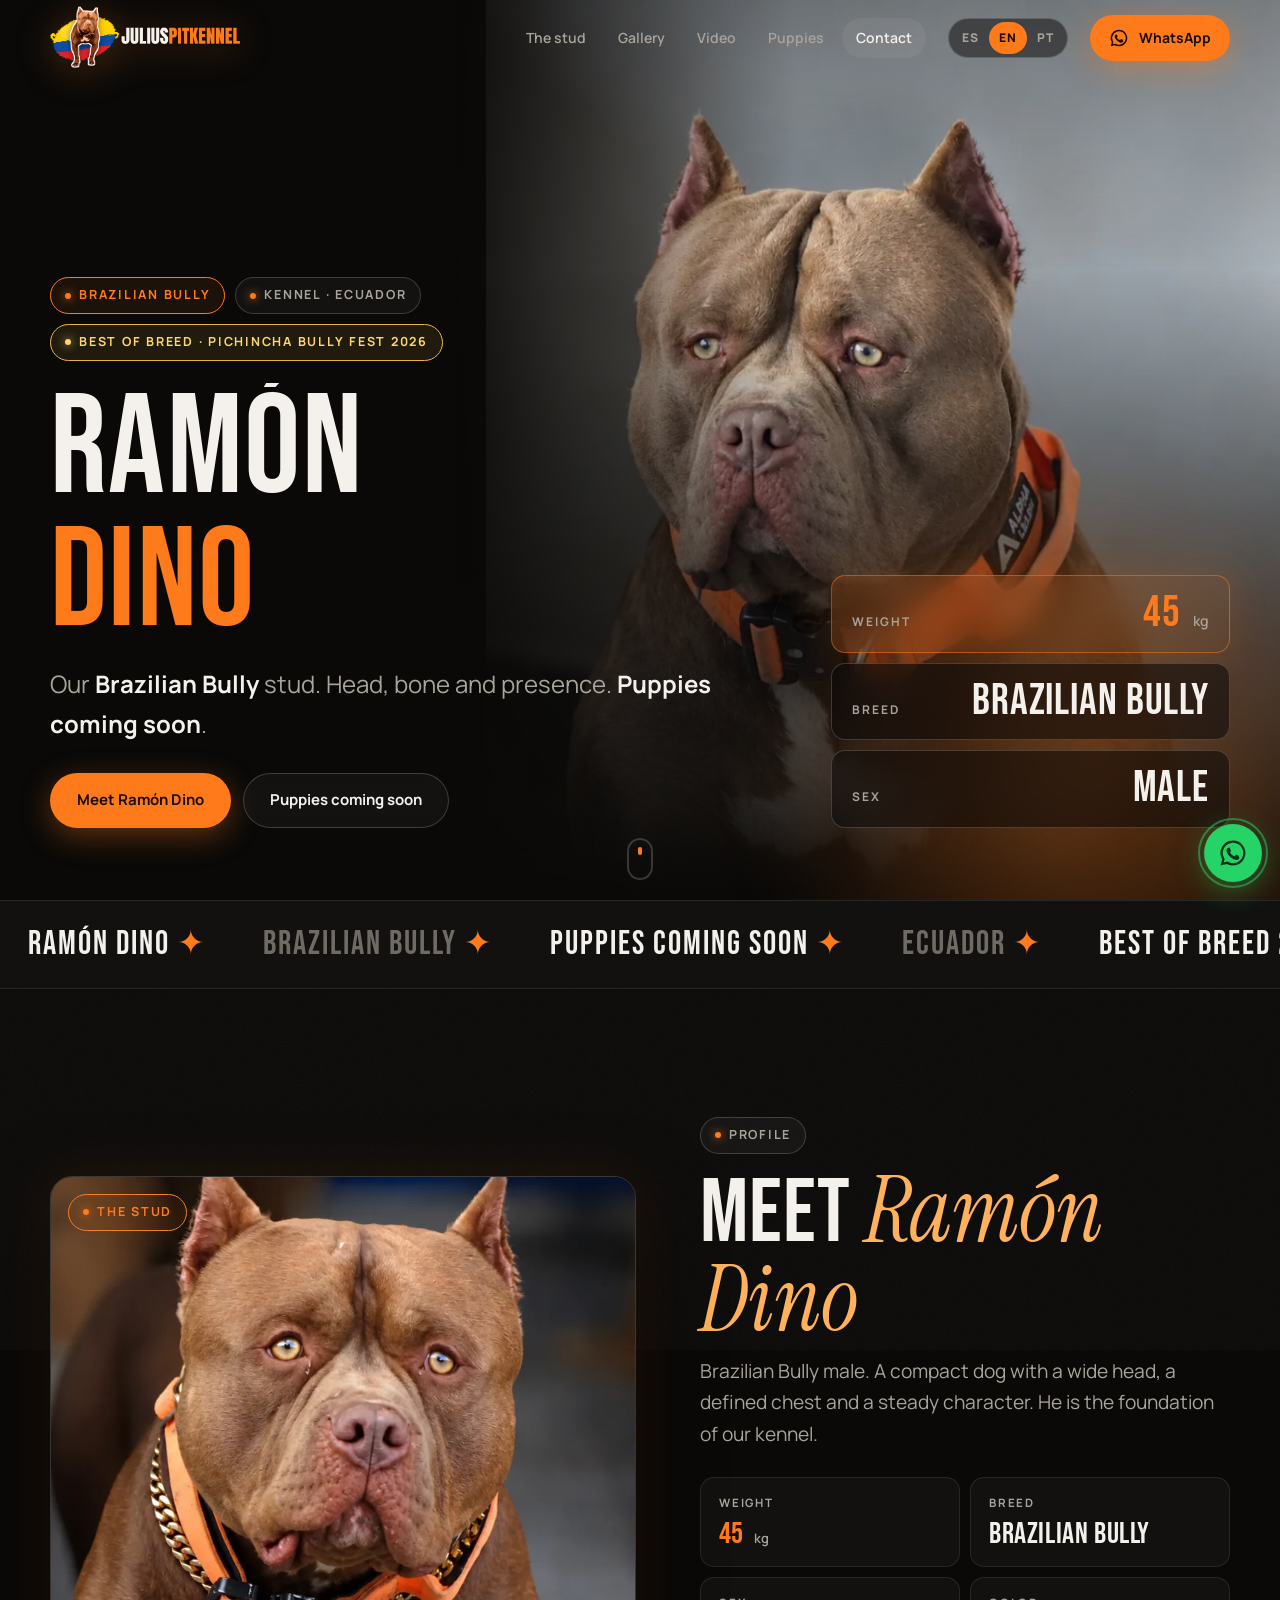
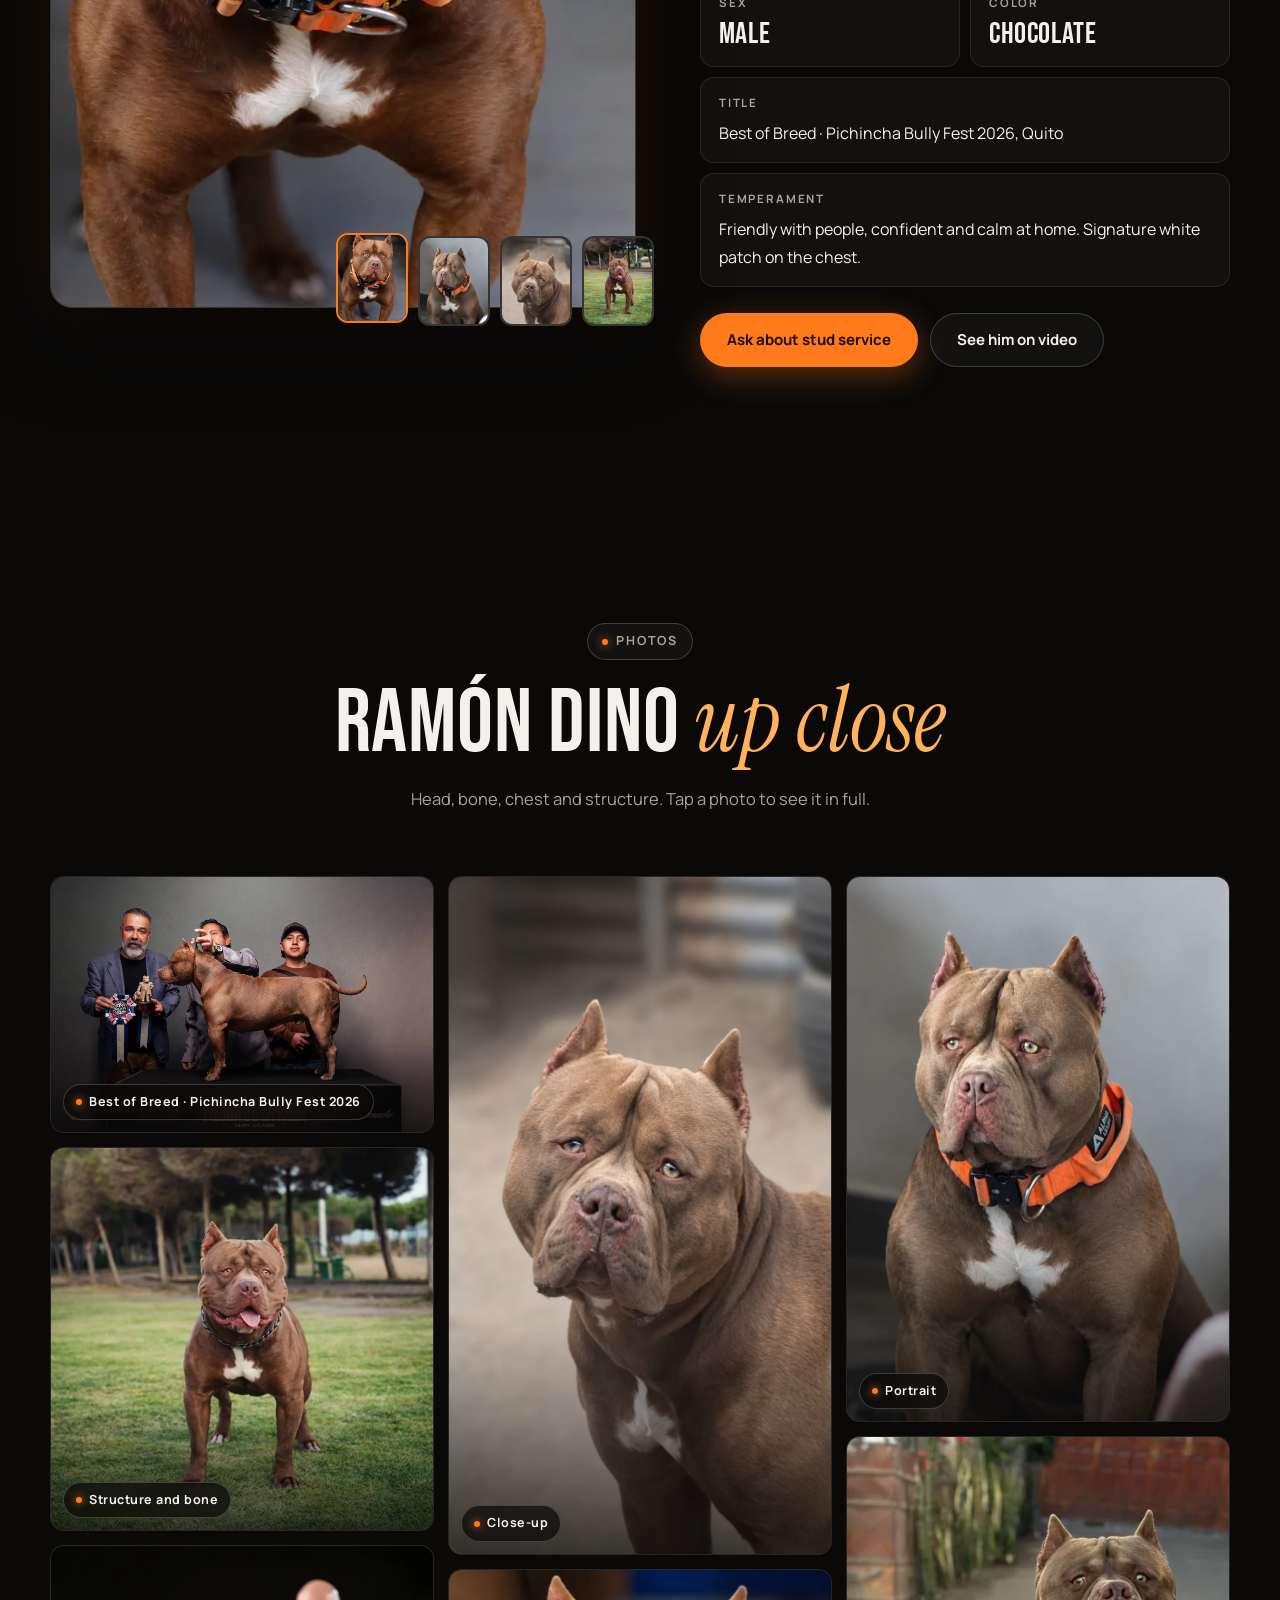
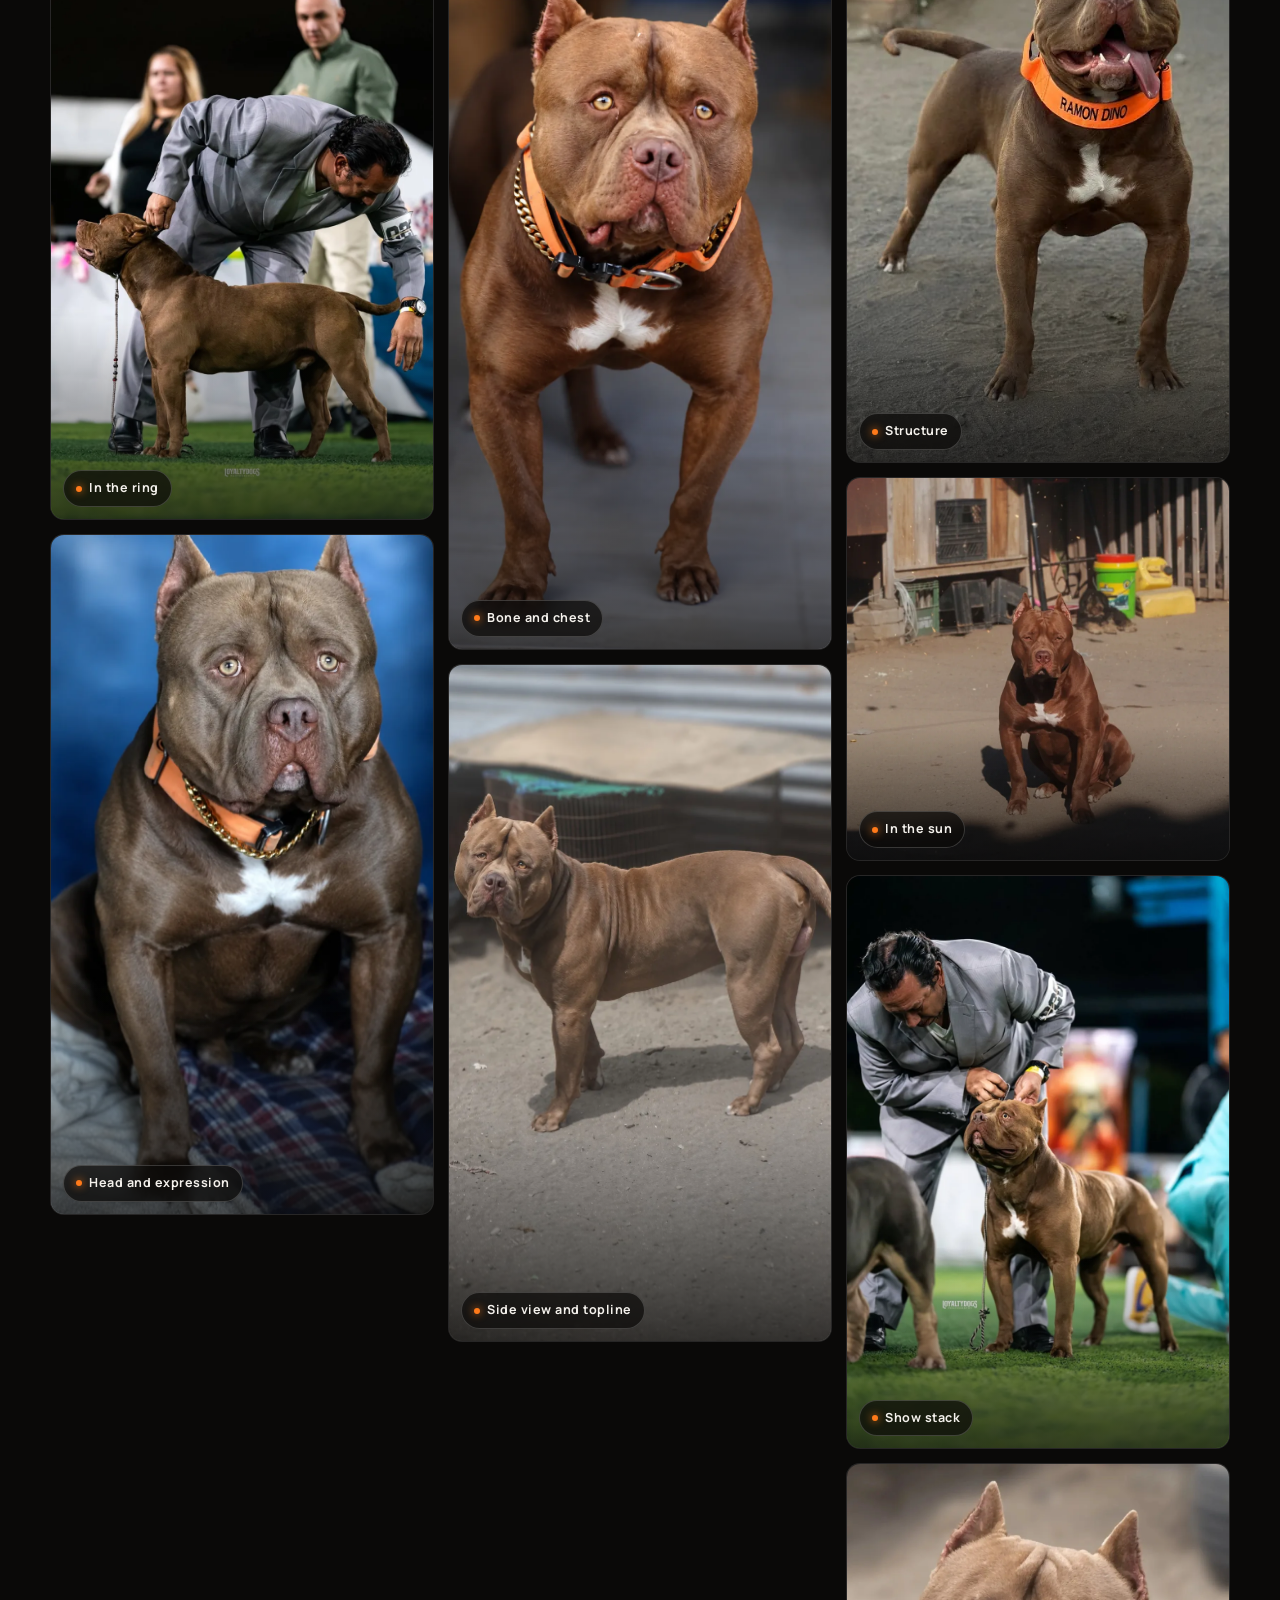
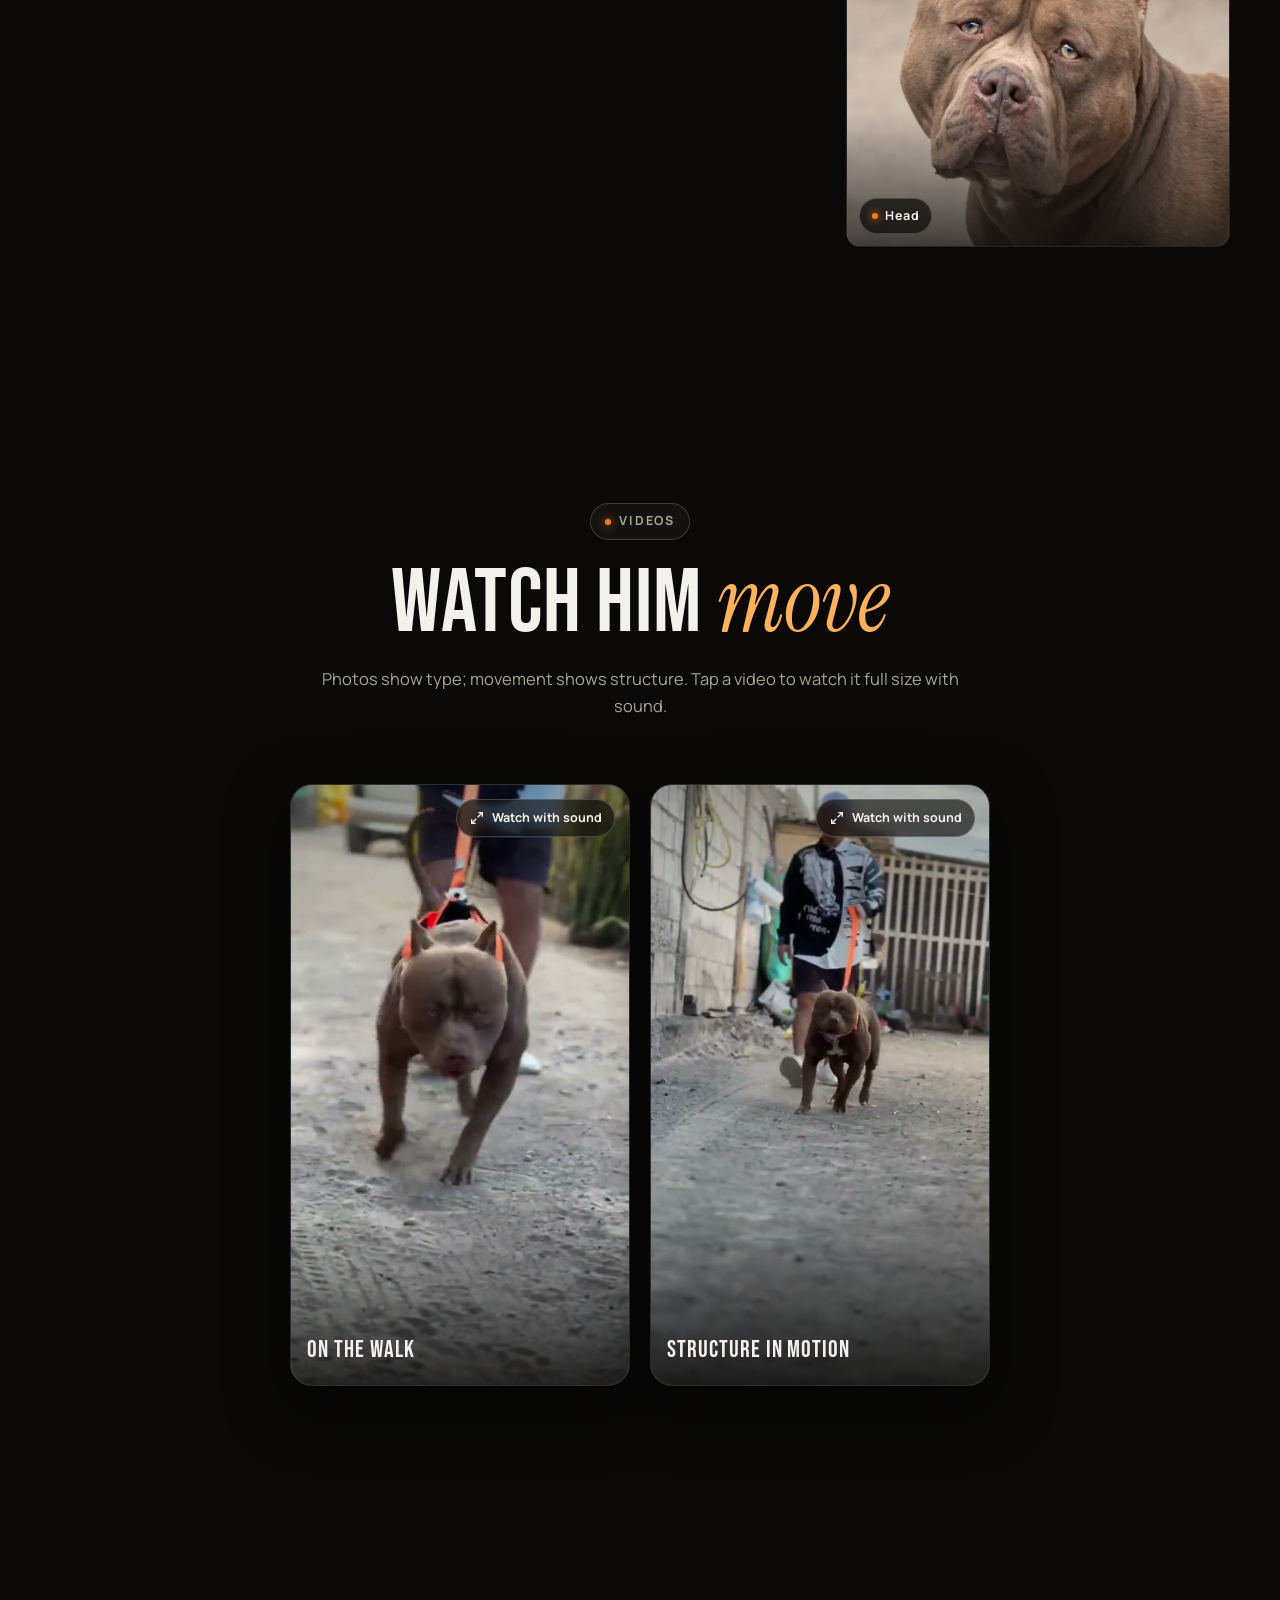
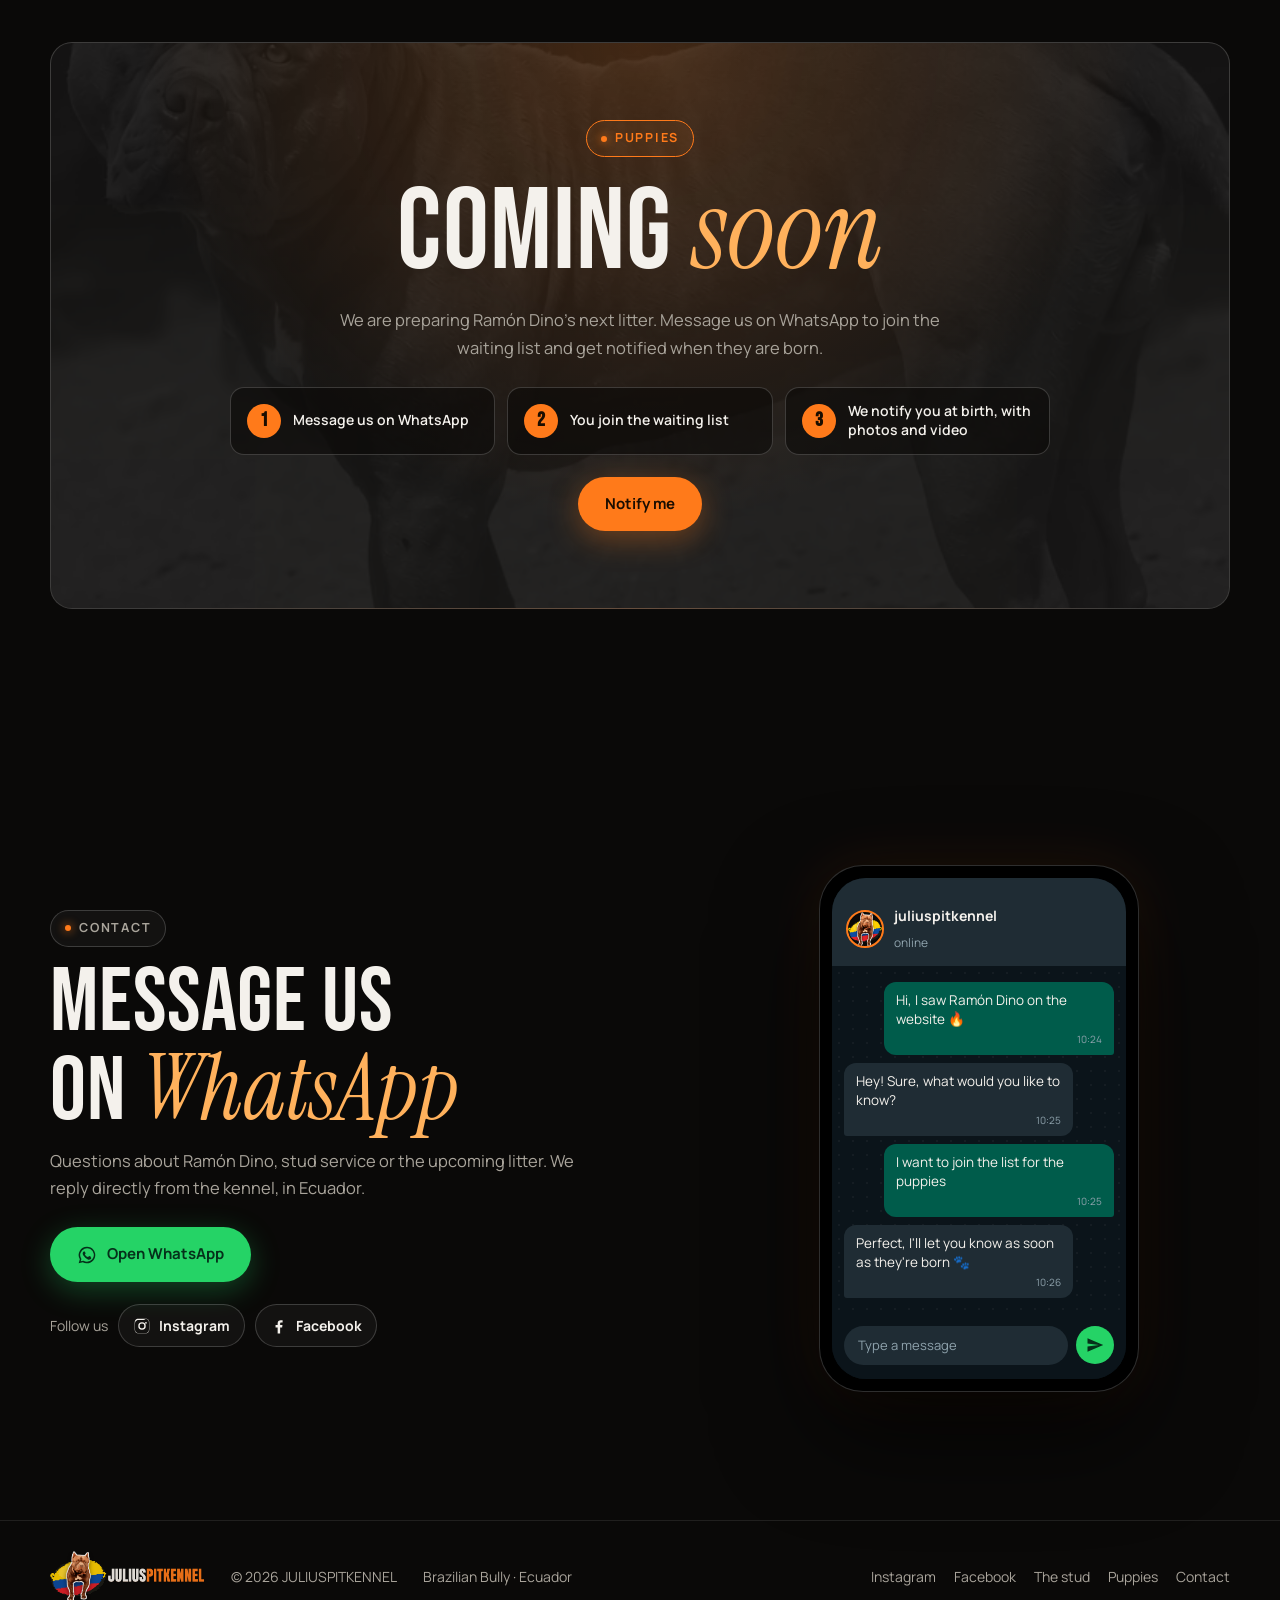
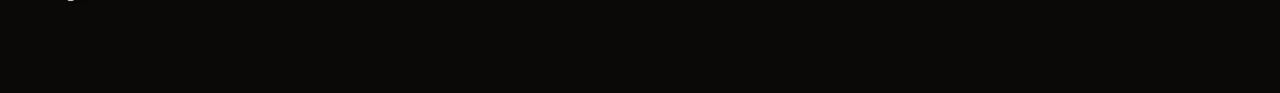
==== index.html @ 2fcb2f7b "Seis fotos nuevas de Instagram en la galería; título Mejor de la Raza, Pichincha Bully Fest 2026" ====
<!DOCTYPE html>
<html lang="es">
<head>
<meta charset="utf-8">
<meta name="viewport" content="width=device-width, initial-scale=1">
<title data-i18n="meta.title">JULIUSPITKENNEL | Ramón Dino, Brazilian Bully</title>
<meta name="description" data-i18n-content="meta.desc" content="Criadero de bullies en Ecuador. Conoce a Ramón Dino, nuestro macho Brazilian Bully. Cachorros próximamente.">
<meta name="theme-color" content="#0a0908">
<meta property="og:title" content="JULIUSPITKENNEL | Ramón Dino, Brazilian Bully">
<meta property="og:description" content="Conoce a Ramón Dino, Brazilian Bully. Cachorros próximamente.">
<meta property="og:type" content="website">
<meta property="og:image" content="img/logo/og.jpg">
<link rel="icon" type="image/png" href="img/logo/favicon.png">
<link rel="apple-touch-icon" href="img/logo/favicon.png">
<link rel="preconnect" href="https://fonts.googleapis.com">
<link rel="preconnect" href="https://fonts.gstatic.com" crossorigin>
<link rel="stylesheet" href="https://fonts.googleapis.com/css2?family=Bebas+Neue&family=Instrument+Serif:ital@1&family=Manrope:wght@400;500;600;700&display=swap">
<link rel="preload" as="image" href="img/ramon-retrato.webp" type="image/webp">
<link rel="stylesheet" href="css/style.css">
<script type="application/ld+json">
{ "@context": "https://schema.org", "@type": "LocalBusiness", "name": "JULIUSPITKENNEL", "sameAs": ["https://www.instagram.com/juliuspitkennel", "https://www.facebook.com/julio.ortiz.232523"],
  "description": "Criadero de bullies en Ecuador. Ramón Dino, macho Brazilian Bully.",
  "image": "img/logo/og.jpg", "address": { "@type": "PostalAddress", "addressCountry": "EC" } }
</script>
</head>
<body>

<a class="skip" href="#macho" data-i18n="skip">Ir al contenido</a>
<div class="progress" aria-hidden="true"><span></span></div>
<div class="grain" aria-hidden="true"></div>

<header class="nav" id="top">
  <div class="wrap nav__in">
    <a class="brand" href="#top" aria-label="JULIUSPITKENNEL, inicio">
      <img class="brand__logo" src="img/logo/logo-nav.png" width="1200" height="403" alt="JULIUSPITKENNEL">
    </a>
    <nav class="nav__links" id="menu" aria-label="Secciones">
      <a href="#macho" data-i18n="nav.stud">El macho</a>
      <a href="#galeria" data-i18n="nav.gallery">Galería</a>
      <a href="#video" data-i18n="nav.video">Video</a>
      <a href="#cachorros" data-i18n="nav.puppies">Cachorros</a>
      <a href="#contacto" data-i18n="nav.contact">Contacto</a>
    </nav>
    <div class="lang" role="group" aria-label="Idioma">
      <button type="button" data-lang="es" class="is-active" lang="es">ES</button>
      <button type="button" data-lang="en" lang="en">EN</button>
      <button type="button" data-lang="pt" lang="pt">PT</button>
    </div>
    <a class="btn btn--accent btn--sm js-wa" href="#contacto">
      <svg viewBox="0 0 24 24" aria-hidden="true"><path d="M12 2a10 10 0 0 0-8.6 15.1L2 22l5-1.3A10 10 0 1 0 12 2Zm0 18.2a8.2 8.2 0 0 1-4.2-1.2l-.3-.2-3 .8.8-2.9-.2-.3A8.2 8.2 0 1 1 12 20.2Zm4.5-6.1c-.2-.1-1.5-.7-1.7-.8-.2-.1-.4-.1-.6.1l-.8 1c-.1.2-.3.2-.5.1a6.7 6.7 0 0 1-3.3-2.9c-.3-.4.3-.4.7-1.3.1-.2 0-.3 0-.4l-.8-1.8c-.2-.5-.4-.4-.6-.4h-.5a1 1 0 0 0-.7.3 3 3 0 0 0-.9 2.2 5.2 5.2 0 0 0 1.1 2.8 12 12 0 0 0 4.6 4c1.7.7 2.1.6 2.8.5a2.4 2.4 0 0 0 1.6-1.1 2 2 0 0 0 .1-1.1c0-.1-.2-.2-.5-.3Z"/></svg>
      <span data-i18n="nav.cta">WhatsApp</span>
    </a>
    <button class="nav__toggle" type="button" aria-expanded="false" aria-controls="menu" aria-label="Abrir menú">
      <span></span><span></span>
    </button>
  </div>
</header>

<main>

<!-- HERO -->
<section class="hero">
  <div class="hero__bg" aria-hidden="true">
    <img src="img/ramon-retrato.webp" alt="" width="841" height="1197" fetchpriority="high">
  </div>
  <div class="hero__glow" aria-hidden="true"></div>

  <div class="wrap hero__in">
    <div class="hero__text">
      <div class="hero__kicker">
        <span class="pill pill--accent" data-i18n="hero.pill1">Brazilian Bully</span>
        <span class="pill" data-i18n="hero.pill2">Criadero · Ecuador</span>
        <span class="pill pill--gold" data-i18n="hero.pill3">Mejor de la Raza · Pichincha Bully Fest 2026</span>
      </div>
      <h1><span class="line"><span>Ramón</span></span><span class="line"><span class="accent">Dino</span></span></h1>
      <p class="hero__sub" data-i18n="hero.sub">Nuestro macho <b>Brazilian Bully</b>. Cabeza, hueso y presencia. <b>Cachorros próximamente</b>.</p>
      <div class="hero__cta">
        <a class="btn btn--accent" href="#macho" data-i18n="hero.btn1">Conocer a Ramón Dino</a>
        <a class="btn btn--ghost" href="#cachorros" data-i18n="hero.btn2">Cachorros próximamente</a>
      </div>
    </div>
    <ul class="stats" aria-label="Datos de Ramón Dino">
      <li class="stat stat--main"><span class="stat__k" data-i18n="stat.weight">Peso</span><span class="stat__v js-weight">— <small>kg</small></span></li>
      <li class="stat"><span class="stat__k" data-i18n="stat.breed">Raza</span><span class="stat__v">Brazilian Bully</span></li>
      <li class="stat"><span class="stat__k" data-i18n="stat.sex">Sexo</span><span class="stat__v" data-i18n="stat.male">Macho</span></li>
    </ul>
  </div>
  <a class="hero__scroll" href="#macho" aria-label="Bajar"><span></span></a>
</section>

<!-- MARQUEE -->
<div class="marquee" aria-hidden="true">
  <div class="marquee__track js-marquee">
    <span>Ramón Dino <i>✦</i></span><span>Brazilian Bully <i>✦</i></span><span data-i18n="mq.puppies">Cachorros próximamente <i>✦</i></span><span>Ecuador <i>✦</i></span><span data-i18n="mq.title">Mejor de la Raza 2026 <i>✦</i></span>
  </div>
</div>

<!-- EL MACHO -->
<section class="section" id="macho">
  <div class="wrap stud">
    <div class="stud__media reveal">
      <div class="stud__main">
        <img class="js-stud-img" src="img/ramon-frontal.webp" width="788" height="1400" alt="Ramón Dino, Brazilian Bully, de frente" loading="lazy">
      </div>
      <span class="stud__badge pill pill--accent" data-i18n="stud.badge">El macho</span>
      <div class="stud__thumbs" role="tablist" aria-label="Fotos de Ramón Dino">
        <button type="button" class="is-active" data-src="img/ramon-frontal.webp"><img src="img/ramon-frontal.webp" alt="" loading="lazy"></button>
        <button type="button" data-src="img/ramon-retrato.webp"><img src="img/ramon-retrato.webp" alt="" loading="lazy"></button>
        <button type="button" data-src="img/ramon-cabeza.webp"><img style="object-position:50% 30%" src="img/ramon-cabeza.webp" alt="" loading="lazy"></button>
        <button type="button" data-src="img/ramon-cesped.webp"><img src="img/ramon-cesped.webp" alt="" loading="lazy"></button>
      </div>
    </div>
    <div class="stud__text reveal" data-delay="1">
      <span class="pill" data-i18n="stud.pill">Ficha</span>
      <h2 data-i18n="stud.title">Conoce a <em>Ramón Dino</em></h2>
      <p class="lead" data-i18n="stud.lead">Brazilian Bully macho. Un ejemplar compacto, de cabeza ancha, pecho marcado y carácter estable. Es el pilar de nuestro criadero.</p>
      <ul class="specs">
        <li class="spec spec--accent"><span class="spec__k" data-i18n="stat.weight">Peso</span><span class="spec__v js-weight">— <small>kg</small></span></li>
        <li class="spec"><span class="spec__k" data-i18n="stat.breed">Raza</span><span class="spec__v">Brazilian Bully</span></li>
        <li class="spec"><span class="spec__k" data-i18n="stat.sex">Sexo</span><span class="spec__v" data-i18n="stat.male">Macho</span></li>
        <li class="spec"><span class="spec__k" data-i18n="stat.color">Color</span><span class="spec__v" data-i18n="stat.colorv">Chocolate</span></li>
        <li class="spec spec--wide spec--gold"><span class="spec__k" data-i18n="stat.title">Título</span><span class="spec__v" data-i18n="stat.titlev">Mejor de la Raza · Pichincha Bully Fest 2026, Quito</span></li>
        <li class="spec spec--wide"><span class="spec__k" data-i18n="stat.temper">Temperamento</span><span class="spec__v" data-i18n="stat.temperv">Sociable con personas, seguro y tranquilo en casa. Pecho con mancha blanca característica.</span></li>
      </ul>
      <div class="stud__cta">
        <a class="btn btn--accent js-wa" href="#contacto" data-i18n="stud.btn1">Consultar monta</a>
        <a class="btn btn--ghost" href="#video" data-i18n="stud.btn2">Verlo en video</a>
      </div>
    </div>
  </div>
</section>

<!-- GALERÍA -->
<section class="section" id="galeria">
  <div class="wrap">
    <div class="section__head reveal">
      <span class="pill" data-i18n="gal.pill">Fotos</span>
      <h2 data-i18n="gal.title">Ramón Dino <em>de cerca</em></h2>
      <p data-i18n="gal.p">Cabeza, hueso, pecho y estructura. Toca una foto para verla completa.</p>
    </div>
    <div class="masonry reveal" data-delay="1">
      <button class="tile" type="button" data-full="img/ramon-mejor-raza.webp"><img src="img/ramon-mejor-raza.webp" width="1400" height="934" alt="Ramón Dino en el podio del Pichincha Bully Fest 2026 como Mejor de la Raza" loading="lazy"><span class="tile__cap" data-i18n="gal.c7">Mejor de la Raza · Pichincha Bully Fest 2026</span></button>
      <button class="tile" type="button" data-full="img/ramon-cesped.webp"><img src="img/ramon-cesped.webp" width="1080" height="1080" alt="Ramón Dino de pie sobre el césped" loading="lazy"><span class="tile__cap" data-i18n="gal.c8">Estructura y hueso</span></button>
      <button class="tile" type="button" data-full="img/ramon-ring-1.webp"><img src="img/ramon-ring-1.webp" width="934" height="1400" alt="Ramón Dino en el ring, evaluado por el juez" loading="lazy"><span class="tile__cap" data-i18n="gal.c9">En el ring</span></button>
      <button class="tile" type="button" data-full="img/ramon-estudio.webp"><img src="img/ramon-estudio.webp" width="788" height="1400" alt="Ramón Dino sentado, foto de estudio con fondo azul" loading="lazy"><span class="tile__cap" data-i18n="gal.c1">Cabeza y expresión</span></button>
      <button class="tile" type="button" data-full="img/ramon-cabeza.webp"><img src="img/ramon-cabeza.webp" width="768" height="1360" alt="Primer plano de la cabeza de Ramón Dino" loading="lazy"><span class="tile__cap" data-i18n="gal.c4">Primer plano</span></button>
      <button class="tile" type="button" data-full="img/ramon-frontal.webp"><img src="img/ramon-frontal.webp" width="788" height="1400" alt="Ramón Dino de frente" loading="lazy"><span class="tile__cap" data-i18n="gal.c6">Hueso y pecho</span></button>
      <button class="tile" type="button" data-full="img/ramon-perfil.webp"><img src="img/ramon-perfil.webp" width="768" height="1360" alt="Ramón Dino de perfil, de pie" loading="lazy"><span class="tile__cap" data-i18n="gal.c2">Perfil y línea superior</span></button>
      <button class="tile" type="button" data-full="img/ramon-retrato.webp"><img src="img/ramon-retrato.webp" width="841" height="1197" alt="Retrato de Ramón Dino mirando a un lado" loading="lazy"><span class="tile__cap" data-i18n="gal.c5">Retrato</span></button>
      <button class="tile" type="button" data-full="img/ramon-calle.webp"><img src="img/ramon-calle.webp" width="458" height="749" alt="Ramón Dino de pie con su collar naranja" loading="lazy"><span class="tile__cap" data-i18n="gal.c3">Estructura</span></button>
      <button class="tile" type="button" data-full="img/ramon-sol.webp"><img src="img/ramon-sol.webp" width="1080" height="1080" alt="Ramón Dino sentado al sol" loading="lazy"><span class="tile__cap" data-i18n="gal.c10">Al sol</span></button>
      <button class="tile" type="button" data-full="img/ramon-ring-2.webp"><img src="img/ramon-ring-2.webp" width="934" height="1400" alt="Ramón Dino posando en el ring" loading="lazy"><span class="tile__cap" data-i18n="gal.c11">Pose de exposición</span></button>
      <button class="tile" type="button" data-full="img/ramon-cabeza-2.webp"><img src="img/ramon-cabeza-2.webp" width="1080" height="1080" alt="Primer plano de la cabeza de Ramón Dino" loading="lazy"><span class="tile__cap" data-i18n="gal.c12">Cabeza</span></button>
    </div>
  </div>
</section>

<!-- VIDEO -->
<section class="section" id="video">
  <div class="wrap">
    <div class="section__head reveal">
      <span class="pill" data-i18n="vid.pill">Videos</span>
      <h2 data-i18n="vid.title">Míralo <em>caminar</em></h2>
      <p data-i18n="vid.p">Las fotos muestran el tipo; el movimiento muestra la estructura. Toca un video para verlo en grande y con sonido.</p>
    </div>
    <div class="reel">
      <figure class="vcard reveal">
        <video src="video/ramon-paseo-1.mp4" poster="video/ramon-paseo-1.jpg" preload="metadata" autoplay muted loop playsinline></video>
        <button class="vcard__open" type="button" aria-label="Ver en grande"><svg viewBox="0 0 24 24"><path d="M14 3h7v7h-2V6.4l-5.3 5.3-1.4-1.4L17.6 5H14V3ZM3 14h2v3.6l5.3-5.3 1.4 1.4L6.4 19H10v2H3v-7Z"/></svg><span data-i18n="vid.open">Ver con sonido</span></button>
        <figcaption data-i18n="vid.c1">Caminando</figcaption>
      </figure>
      <figure class="vcard reveal" data-delay="1">
        <video src="video/ramon-paseo-2.mp4" poster="video/ramon-paseo-2.jpg" preload="metadata" autoplay muted loop playsinline></video>
        <button class="vcard__open" type="button" aria-label="Ver en grande"><svg viewBox="0 0 24 24"><path d="M14 3h7v7h-2V6.4l-5.3 5.3-1.4-1.4L17.6 5H14V3ZM3 14h2v3.6l5.3-5.3 1.4 1.4L6.4 19H10v2H3v-7Z"/></svg><span data-i18n="vid.open">Ver con sonido</span></button>
        <figcaption data-i18n="vid.c2">Estructura en movimiento</figcaption>
      </figure>
    </div>
  </div>
</section>

<!-- CACHORROS -->
<section class="section" id="cachorros">
  <div class="wrap">
    <div class="soon reveal">
      <span class="pill pill--accent" data-i18n="pup.pill">Cachorros</span>
      <h2 data-i18n="pup.title">Muy <em>pronto</em></h2>
      <p data-i18n="pup.p">Estamos preparando la próxima camada de Ramón Dino. Escríbenos por WhatsApp para entrar en la lista de espera y recibir aviso cuando nazcan.</p>
      <ol class="steps">
        <li><b>1</b><span data-i18n="pup.s1">Escríbenos por WhatsApp</span></li>
        <li><b>2</b><span data-i18n="pup.s2">Entras a la lista de espera</span></li>
        <li><b>3</b><span data-i18n="pup.s3">Te avisamos al nacer, con fotos y video</span></li>
      </ol>
      <a class="btn btn--accent js-wa" href="#contacto" data-i18n="pup.btn">Quiero que me avisen</a>
    </div>
  </div>
</section>

<!-- CONTACTO -->
<section class="section" id="contacto">
  <div class="wrap contact">
    <div class="contact__text reveal">
      <span class="pill" data-i18n="ct.pill">Contacto</span>
      <h2 data-i18n="ct.title">Escríbenos por <em>WhatsApp</em></h2>
      <p data-i18n="ct.p">Preguntas sobre Ramón Dino, montas o la próxima camada. Respondemos directo desde el criadero.</p>
      <a class="btn btn--wa js-wa" href="#contacto">
        <svg viewBox="0 0 24 24" aria-hidden="true"><path d="M12 2a10 10 0 0 0-8.6 15.1L2 22l5-1.3A10 10 0 1 0 12 2Zm0 18.2a8.2 8.2 0 0 1-4.2-1.2l-.3-.2-3 .8.8-2.9-.2-.3A8.2 8.2 0 1 1 12 20.2Zm4.5-6.1c-.2-.1-1.5-.7-1.7-.8-.2-.1-.4-.1-.6.1l-.8 1c-.1.2-.3.2-.5.1a6.7 6.7 0 0 1-3.3-2.9c-.3-.4.3-.4.7-1.3.1-.2 0-.3 0-.4l-.8-1.8c-.2-.5-.4-.4-.6-.4h-.5a1 1 0 0 0-.7.3 3 3 0 0 0-.9 2.2 5.2 5.2 0 0 0 1.1 2.8 12 12 0 0 0 4.6 4c1.7.7 2.1.6 2.8.5a2.4 2.4 0 0 0 1.6-1.1 2 2 0 0 0 .1-1.1c0-.1-.2-.2-.5-.3Z"/></svg>
        <span data-i18n="ct.btn">Abrir WhatsApp</span>
      </a>
      <div class="social">
        <span data-i18n="ct.social">Síguenos</span>
        <a href="https://www.instagram.com/juliuspitkennel" target="_blank" rel="noopener" aria-label="Instagram">
          <svg viewBox="0 0 24 24" aria-hidden="true"><path d="M12 2.2c3.2 0 3.6 0 4.8.1 1.2.1 1.8.2 2.2.4.6.2 1 .5 1.4.9.4.4.7.8.9 1.4.2.4.4 1 .4 2.2.1 1.3.1 1.6.1 4.8s0 3.6-.1 4.8c-.1 1.2-.2 1.8-.4 2.2-.2.6-.5 1-.9 1.4-.4.4-.8.7-1.4.9-.4.2-1 .4-2.2.4-1.3.1-1.6.1-4.8.1s-3.6 0-4.8-.1c-1.2-.1-1.8-.2-2.2-.4-.6-.2-1-.5-1.4-.9-.4-.4-.7-.8-.9-1.4-.2-.4-.4-1-.4-2.2C2.2 15.6 2.2 15.2 2.2 12s0-3.6.1-4.8c.1-1.2.2-1.8.4-2.2.2-.6.5-1 .9-1.4.4-.4.8-.7 1.4-.9.4-.2 1-.4 2.2-.4C8.4 2.2 8.8 2.2 12 2.2Zm0 1.8c-3.1 0-3.5 0-4.7.1-1.1 0-1.7.2-2.1.4-.5.2-.9.4-1.3.8-.4.4-.6.8-.8 1.3-.2.4-.3 1-.4 2.1C2.6 9.9 2.6 10.3 2.6 12s0 3.5.1 4.7c0 1.1.2 1.7.4 2.1.2.5.4.9.8 1.3.4.4.8.6 1.3.8.4.2 1 .3 2.1.4 1.2.1 1.6.1 4.7.1s3.5 0 4.7-.1c1.1 0 1.7-.2 2.1-.4.5-.2.9-.4 1.3-.8.4-.4.6-.8.8-1.3.2-.4.3-1 .4-2.1.1-1.2.1-1.6.1-4.7s0-3.5-.1-4.7c0-1.1-.2-1.7-.4-2.1-.2-.5-.4-.9-.8-1.3-.4-.4-.8-.6-1.3-.8-.4-.2-1-.3-2.1-.4C15.5 4 15.1 4 12 4Zm0 3a5 5 0 1 1 0 10 5 5 0 0 1 0-10Zm0 1.8a3.2 3.2 0 1 0 0 6.4 3.2 3.2 0 0 0 0-6.4Zm5.3-2.2a1.2 1.2 0 1 1 0 2.4 1.2 1.2 0 0 1 0-2.4Z"/></svg>
          <span>Instagram</span>
        </a>
        <a href="https://www.facebook.com/julio.ortiz.232523" target="_blank" rel="noopener" aria-label="Facebook">
          <svg viewBox="0 0 24 24" aria-hidden="true"><path d="M13.5 22v-8h2.7l.4-3.2h-3.1V8.8c0-.9.3-1.6 1.6-1.6h1.7V4.4c-.3 0-1.3-.1-2.5-.1-2.5 0-4.1 1.5-4.1 4.2v2.3H7.4V14h2.8v8h3.3Z"/></svg>
          <span>Facebook</span>
        </a>
      </div>
    </div>
    <div class="phone reveal" data-delay="1" aria-hidden="true">
      <div class="phone__screen">
        <div class="phone__top">
          <span class="phone__avatar"><img src="img/logo/mark-240.png" alt=""></span>
          <div><b>juliuspitkennel</b><small data-i18n="ph.status">en línea</small></div>
        </div>
        <div class="phone__chat">
          <div class="bubble bubble--me" data-i18n="ph.b1">Hola, vi a Ramón Dino en la web 🔥<time>10:24</time></div>
          <div class="bubble" data-i18n="ph.b2">¡Hola! Claro, ¿qué te gustaría saber?<time>10:25</time></div>
          <div class="bubble bubble--me" data-i18n="ph.b3">Quiero entrar en la lista para los cachorros<time>10:25</time></div>
          <div class="bubble" data-i18n="ph.b4">Perfecto, te aviso apenas nazcan 🐾<time>10:26</time></div>
        </div>
        <div class="phone__input"><span data-i18n="ph.input">Escribe un mensaje</span><i><svg viewBox="0 0 24 24"><path d="M2 21l21-9L2 3v7l15 2-15 2z"/></svg></i></div>
      </div>
    </div>
  </div>
</section>

</main>

<footer class="footer">
  <div class="wrap footer__in">
    <img class="footer__logo" src="img/logo/logo-nav.png" width="1200" height="403" alt="JULIUSPITKENNEL">
    <span>© <span class="js-year">2026</span> JULIUSPITKENNEL</span>
    <span data-i18n="ft.tag">Brazilian Bully · Ecuador</span>
    <nav class="footer__links" aria-label="Pie">
      <a href="https://www.instagram.com/juliuspitkennel" target="_blank" rel="noopener">Instagram</a>
      <a href="https://www.facebook.com/julio.ortiz.232523" target="_blank" rel="noopener">Facebook</a>
      <a href="#macho" data-i18n="nav.stud">El macho</a>
      <a href="#cachorros" data-i18n="nav.puppies">Cachorros</a>
      <a href="#contacto" data-i18n="nav.contact">Contacto</a>
    </nav>
  </div>
</footer>

<a class="wa-float js-wa" href="#contacto" aria-label="WhatsApp">
  <svg viewBox="0 0 24 24" aria-hidden="true"><path d="M12 2a10 10 0 0 0-8.6 15.1L2 22l5-1.3A10 10 0 1 0 12 2Zm0 18.2a8.2 8.2 0 0 1-4.2-1.2l-.3-.2-3 .8.8-2.9-.2-.3A8.2 8.2 0 1 1 12 20.2Zm4.5-6.1c-.2-.1-1.5-.7-1.7-.8-.2-.1-.4-.1-.6.1l-.8 1c-.1.2-.3.2-.5.1a6.7 6.7 0 0 1-3.3-2.9c-.3-.4.3-.4.7-1.3.1-.2 0-.3 0-.4l-.8-1.8c-.2-.5-.4-.4-.6-.4h-.5a1 1 0 0 0-.7.3 3 3 0 0 0-.9 2.2 5.2 5.2 0 0 0 1.1 2.8 12 12 0 0 0 4.6 4c1.7.7 2.1.6 2.8.5a2.4 2.4 0 0 0 1.6-1.1 2 2 0 0 0 .1-1.1c0-.1-.2-.2-.5-.3Z"/></svg>
</a>

<div class="lightbox" id="lightbox" hidden role="dialog" aria-modal="true" aria-label="Foto ampliada">
  <button class="lightbox__close" type="button" aria-label="Cerrar">×</button>
  <button class="lightbox__nav lightbox__nav--prev" type="button" aria-label="Anterior">‹</button>
  <figure><img src="" alt=""><figcaption></figcaption></figure>
  <button class="lightbox__nav lightbox__nav--next" type="button" aria-label="Siguiente">›</button>
</div>

<div class="vmodal" id="vmodal" hidden role="dialog" aria-modal="true" aria-label="Video">
  <button class="vmodal__close" type="button" aria-label="Cerrar">×</button>
  <video controls playsinline></video>
</div>

<script src="js/i18n.js"></script>
<script src="js/main.js"></script>
</body>
</html>
---- css/style.css ----
/* Criadero — hoja de estilos
   Tema oscuro: fondo casi negro, acento naranja (como el collar de Ramón Dino),
   títulos Bebas Neue, tarjetas redondeadas con borde sutil y resplandor. */

:root {
  --bg: #0a0908;
  --bg-2: #121110;
  --bg-3: #1a1816;
  --card: rgba(255,255,255,.035);
  --line: rgba(255,255,255,.09);
  --line-2: rgba(255,255,255,.18);
  --text: #f4f1ec;
  --muted: #a9a49b;
  --muted-2: #6f6b64;
  --accent: #ff7a1a;
  --accent-2: #ffb15c;
  --accent-ink: #1a0d00;
  --accent-glow: rgba(255,122,26,.35);
  --wa: #25d366;
  --wa-ink: #05301a;

  --display: "Bebas Neue", "Oswald", Impact, "Arial Narrow", sans-serif;
  --serif: "Instrument Serif", Georgia, serif;
  --font: "Manrope", "Helvetica Neue", Arial, sans-serif;
  --wrap: 1180px;
  --gutter: clamp(18px, 4vw, 40px);
  --section: clamp(72px, 10vw, 128px);
  --r: 22px;
  --r-sm: 14px;
}

*, *::before, *::after { box-sizing: border-box; }
html { scroll-behavior: smooth; -webkit-text-size-adjust: 100%; background: var(--bg); }
body { margin: 0; font-family: var(--font); font-size: 16.5px; line-height: 1.65; color: var(--text); background: var(--bg); overflow-x: hidden; }
img { display: block; max-width: 100%; height: auto; }
video { display: block; max-width: 100%; }
a { color: inherit; }
p { margin: 0; }
ul, ol { margin: 0; padding: 0; list-style: none; }
button { font: inherit; color: inherit; cursor: pointer; background: none; border: 0; }
:focus-visible { outline: 2px solid var(--accent); outline-offset: 3px; }
::selection { background: var(--accent); color: var(--accent-ink); }

h1, h2, h3 { margin: 0; font-weight: 400; line-height: .95; text-wrap: balance; }
h1, h2 { font-family: var(--display); text-transform: uppercase; letter-spacing: .01em; }
h1 { font-size: clamp(64px, 11vw, 150px); }
h2 { font-size: clamp(46px, 7vw, 96px); }
h3 { font-family: var(--display); font-size: clamp(26px, 3vw, 36px); text-transform: uppercase; letter-spacing: .02em; }
h1 em, h2 em, h3 em, .serif { font-family: var(--serif); font-style: italic; font-weight: 400; text-transform: none; letter-spacing: 0; color: var(--accent-2); }
h1 .accent, h2 .accent { color: var(--accent); }

.wrap { width: min(var(--wrap), 100% - 2 * var(--gutter)); margin-inline: auto; }
.skip { position: absolute; left: -999px; top: 8px; background: var(--accent); color: var(--accent-ink); padding: 8px 12px; z-index: 100; border-radius: 8px; }
.skip:focus { left: 8px; }

.grain { position: fixed; inset: -50%; z-index: 1; pointer-events: none; opacity: .045; mix-blend-mode: screen;
  background-image: url("data:image/svg+xml,%3Csvg xmlns='http://www.w3.org/2000/svg' width='300' height='300'%3E%3Cfilter id='n'%3E%3CfeTurbulence type='fractalNoise' baseFrequency='.9' numOctaves='3' stitchTiles='stitch'/%3E%3C/filter%3E%3Crect width='100%25' height='100%25' filter='url(%23n)'/%3E%3C/svg%3E"); }
.progress { position: fixed; top: 0; left: 0; right: 0; height: 2px; z-index: 60; pointer-events: none; }
.progress span { display: block; height: 100%; width: 0; background: linear-gradient(90deg, var(--accent), var(--accent-2)); }

.pill { display: inline-flex; align-items: center; gap: 8px; padding: 7px 14px; border-radius: 999px; border: 1px solid var(--line-2); background: rgba(255,255,255,.04);
  font-size: 12.5px; font-weight: 700; letter-spacing: .14em; text-transform: uppercase; color: var(--muted); }
.pill::before { content: ""; width: 6px; height: 6px; border-radius: 50%; background: var(--accent); box-shadow: 0 0 10px var(--accent); }
.pill--gold { border-color: #e6b64a; color: #ffd66b; background: rgba(230,182,74,.1); }
.pill--gold::before { background: #ffd66b; box-shadow: 0 0 10px #ffd66b; }
.spec--gold { border-color: rgba(230,182,74,.45); background: linear-gradient(135deg, rgba(230,182,74,.14), rgba(230,182,74,.03)); }
.spec--gold .spec__v { color: #ffd66b; }
.pill--accent { border-color: var(--accent); color: var(--accent); background: rgba(255,122,26,.08); }
.lead { font-size: clamp(17px, 1.5vw, 20px); color: var(--muted); max-width: 36em; }
.section { padding: var(--section) 0; position: relative; z-index: 2; }
.section__head { text-align: center; max-width: 52em; margin: 0 auto clamp(36px, 5vw, 64px); display: grid; justify-items: center; gap: 18px; }
.section__head p { color: var(--muted); max-width: 40em; }

/* ---------- Botones ---------- */
.btn { display: inline-flex; align-items: center; justify-content: center; gap: 10px; padding: 14px 26px; min-height: 52px; border-radius: 999px;
  font-weight: 700; font-size: 15px; text-decoration: none; border: 1.5px solid transparent; transition: transform .2s, box-shadow .2s, background .2s, border-color .2s; white-space: nowrap; }
.btn svg { width: 20px; height: 20px; fill: currentColor; flex: none; }
.btn:hover { transform: translateY(-2px); }
.btn--accent { background: var(--accent); color: var(--accent-ink); box-shadow: 0 8px 30px var(--accent-glow); }
.btn--accent:hover { background: var(--accent-2); box-shadow: 0 12px 40px var(--accent-glow); }
.btn--ghost { background: rgba(255,255,255,.04); color: var(--text); border-color: var(--line-2); backdrop-filter: blur(8px); }
.btn--ghost:hover { border-color: var(--text); }
.btn--wa { background: var(--wa); color: var(--wa-ink); box-shadow: 0 8px 30px rgba(37,211,102,.3); }
.btn--sm { padding: 10px 18px; min-height: 42px; font-size: 14px; }

/* ---------- Navegación ---------- */
.nav { position: fixed; top: 0; left: 0; right: 0; z-index: 50; transition: background .3s, border-color .3s; border-bottom: 1px solid transparent; }
.nav.is-scrolled { background: rgba(10,9,8,.8); backdrop-filter: blur(14px); -webkit-backdrop-filter: blur(14px); border-color: var(--line); }
.nav__in { display: flex; align-items: center; gap: 22px; min-height: 76px; }
.brand { display: inline-flex; align-items: center; gap: 12px; text-decoration: none; margin-right: auto; }
.brand__logo { height: 64px; width: auto; filter: drop-shadow(0 4px 18px rgba(255,122,26,.25)); }
.footer__logo { height: 52px; width: auto; opacity: .9; }
.nav__links { display: flex; gap: 4px; }
.nav__links a { text-decoration: none; font-size: 14px; font-weight: 600; color: var(--muted); padding: 8px 14px; border-radius: 999px; transition: color .2s, background .2s; }
.nav__links a:hover, .nav__links a.is-active { color: var(--text); background: rgba(255,255,255,.06); }
.nav__toggle { display: none; width: 44px; height: 44px; padding: 10px; flex-direction: column; justify-content: center; gap: 6px; }
.nav__toggle span { display: block; height: 2px; border-radius: 2px; background: var(--text); transition: transform .2s; }

/* ---------- Hero ---------- */
.hero { position: relative; min-height: 100svh; display: grid; align-items: end; overflow: hidden; padding: 120px 0 clamp(40px, 6vw, 72px); z-index: 2; }
.hero__bg { position: absolute; inset: 0; z-index: -2; }
.hero__bg img { position: absolute; top: 0; right: 0; width: 62%; height: 100%; object-fit: cover; object-position: 50% 0; transform: scale(1.04); transform-origin: 50% 0; animation: heroZoom 14s ease-out forwards; }
@keyframes heroZoom { to { transform: scale(1); } }
.hero__bg::after { content: ""; position: absolute; inset: 0;
  background: linear-gradient(180deg, rgba(10,9,8,.35) 0%, rgba(10,9,8,0) 30%, rgba(10,9,8,.55) 68%, var(--bg) 100%),
              linear-gradient(90deg, var(--bg) 34%, rgba(10,9,8,.55) 46%, rgba(10,9,8,0) 62%); }
.hero__glow { position: absolute; z-index: -1; width: 60vw; height: 60vw; max-width: 800px; max-height: 800px; right: -15vw; bottom: -20vw; border-radius: 50%;
  background: radial-gradient(circle, var(--accent-glow), transparent 60%); filter: blur(40px); pointer-events: none; }
.hero__in { display: grid; grid-template-columns: 1.3fr .7fr; gap: 40px; align-items: end; }
.hero__kicker { display: flex; flex-wrap: wrap; gap: 10px; margin-bottom: 22px; }
.hero h1 { margin-bottom: 14px; }
.hero h1 .line { display: block; overflow: hidden; }
.hero h1 .line > span { display: inline-block; transform: translateY(110%); animation: rise .9s cubic-bezier(.2,.8,.2,1) forwards; }
.hero h1 .line:nth-child(2) > span { animation-delay: .12s; }
@keyframes rise { to { transform: translateY(0); } }
.hero__sub { font-size: clamp(18px, 2vw, 24px); color: var(--muted); max-width: 30em; }
.hero__sub b { color: var(--text); font-weight: 700; }
.hero__cta { display: flex; flex-wrap: wrap; gap: 12px; margin-top: 30px; }

.stats { display: grid; gap: 10px; }
.stat { background: rgba(10,9,8,.55); backdrop-filter: blur(14px); -webkit-backdrop-filter: blur(14px); border: 1px solid var(--line-2); border-radius: var(--r-sm); padding: 16px 20px; display: flex; align-items: baseline; justify-content: space-between; gap: 14px; }
.stat--main { background: linear-gradient(135deg, rgba(255,122,26,.22), rgba(255,122,26,.06)); border-color: rgba(255,122,26,.5); box-shadow: 0 0 40px rgba(255,122,26,.15); }
.stat__k { font-size: 12px; letter-spacing: .16em; text-transform: uppercase; color: var(--muted); font-weight: 700; }
.stat__v { font-family: var(--display); font-size: clamp(30px, 3.4vw, 44px); line-height: 1; letter-spacing: .02em; }
.stat__v .dash, .spec__v .dash { font-family: var(--font); font-weight: 700; color: var(--muted); }
.stat__v small { font-family: var(--font); font-size: 14px; font-weight: 600; color: var(--muted); letter-spacing: 0; margin-left: 4px; }
.stat--main .stat__v { color: var(--accent); }
.hero__scroll { position: absolute; left: 50%; bottom: 20px; width: 26px; height: 42px; margin-left: -13px; border: 2px solid var(--line-2); border-radius: 14px; display: none; }
.hero__scroll span { position: absolute; left: 50%; top: 7px; width: 4px; height: 8px; margin-left: -2px; border-radius: 2px; background: var(--accent); animation: wheel 1.6s infinite; }
@keyframes wheel { 50% { transform: translateY(12px); opacity: .2; } }

/* ---------- Marquee ---------- */
.marquee { position: relative; z-index: 2; overflow: hidden; border-block: 1px solid var(--line); background: var(--bg-2); padding: 16px 0; }
.marquee__track { display: flex; width: max-content; gap: 0; animation: marquee 32s linear infinite; }
.marquee span { font-family: var(--display); font-size: clamp(22px, 2.6vw, 34px); letter-spacing: .06em; text-transform: uppercase; color: var(--muted-2); padding: 0 28px; white-space: nowrap; }
.marquee span:nth-child(odd) { color: var(--text); }
.marquee i { color: var(--accent); font-style: normal; }
@keyframes marquee { to { transform: translateX(-50%); } }

/* ---------- Ficha del macho ---------- */
.stud { display: grid; grid-template-columns: 1.05fr .95fr; gap: clamp(28px, 5vw, 72px); align-items: center; }
.stud__media { position: relative; }
.stud__main { border-radius: var(--r); overflow: hidden; border: 1px solid var(--line-2); box-shadow: 0 30px 80px rgba(0,0,0,.6), 0 0 60px rgba(255,122,26,.12); aspect-ratio: 4 / 5; }
.stud__main img { width: 100%; height: 100%; object-fit: cover; object-position: 50% 10%; transition: transform .8s; }
.stud__main:hover img { transform: scale(1.04); }
.stud__badge { position: absolute; top: 18px; left: 18px; }
.stud__thumbs { position: absolute; right: -18px; bottom: -18px; display: flex; gap: 10px; }
.stud__thumbs button { width: 72px; height: 90px; border-radius: 12px; overflow: hidden; border: 2px solid var(--line-2); background: var(--bg); padding: 0; transition: border-color .2s, transform .2s; }
.stud__thumbs button img { width: 100%; height: 100%; object-fit: cover; object-position: 50% 12%; }
.stud__thumbs button.is-active, .stud__thumbs button:hover { border-color: var(--accent); transform: translateY(-3px); }
.stud__text h2 { margin: 14px 0 10px; }
.stud__text .lead { margin-bottom: 26px; }
.specs { display: grid; grid-template-columns: 1fr 1fr; gap: 10px; }
.spec { background: var(--card); border: 1px solid var(--line); border-radius: var(--r-sm); padding: 16px 18px; transition: border-color .2s, box-shadow .2s; }
.spec:hover { border-color: rgba(255,122,26,.5); box-shadow: 0 0 30px rgba(255,122,26,.1); }
.spec__k { display: block; font-size: 11.5px; letter-spacing: .16em; text-transform: uppercase; color: var(--muted); font-weight: 700; margin-bottom: 6px; }
.spec__v { font-family: var(--display); font-size: 30px; line-height: 1; letter-spacing: .02em; }
.spec__v small { font-family: var(--font); font-size: 13px; font-weight: 600; color: var(--muted); letter-spacing: 0; margin-left: 4px; }
.spec--accent .spec__v { color: var(--accent); }
.spec--wide { grid-column: 1 / -1; }
.spec--wide .spec__v { font-family: var(--font); font-size: 16px; color: var(--text); line-height: 1.5; letter-spacing: 0; }
.stud__cta { display: flex; flex-wrap: wrap; gap: 12px; margin-top: 26px; }

/* ---------- Galería (masonry: cada foto completa, sin recorte) ---------- */
.masonry { columns: 3; column-gap: 14px; }
.tile { position: relative; display: block; width: 100%; margin: 0 0 14px; break-inside: avoid; border-radius: var(--r-sm); overflow: hidden; border: 1px solid var(--line); background: var(--bg-2); cursor: zoom-in; padding: 0; transition: border-color .3s, box-shadow .3s; }
.tile img { width: 100%; height: auto; transition: transform .7s; }
.tile:hover { border-color: rgba(255,122,26,.5); box-shadow: 0 0 40px rgba(255,122,26,.12); }
.tile:hover img { transform: scale(1.03); }
.tile::after { content: ""; position: absolute; inset: 0; background: linear-gradient(180deg, transparent 65%, rgba(10,9,8,.7)); }
.tile__cap { position: absolute; left: 12px; bottom: 12px; z-index: 2; display: inline-flex; align-items: center; gap: 7px; padding: 7px 12px; border-radius: 999px; background: rgba(10,9,8,.7); border: 1px solid var(--line-2); backdrop-filter: blur(8px); font-size: 12.5px; font-weight: 700; letter-spacing: .04em; }
.tile__cap::before { content: ""; width: 6px; height: 6px; border-radius: 50%; background: var(--accent); box-shadow: 0 0 8px var(--accent); }

/* ---------- Video ---------- */
.reel { display: grid; grid-template-columns: repeat(2, minmax(0, 340px)); justify-content: center; gap: 20px; }
.vcard { margin: 0; position: relative; border-radius: var(--r); overflow: hidden; border: 1px solid var(--line-2); background: #000; box-shadow: 0 20px 60px rgba(0,0,0,.5); cursor: pointer; }
.vcard video { width: 100%; aspect-ratio: 9 / 16; object-fit: cover; display: block; }
.vcard::after { content: ""; position: absolute; inset: 0; pointer-events: none; background: linear-gradient(180deg, rgba(10,9,8,.3) 0%, transparent 25%, transparent 70%, rgba(10,9,8,.85) 100%); }
.vcard figcaption { position: absolute; left: 16px; bottom: 16px; right: 16px; z-index: 2; font-family: var(--display); font-size: 24px; letter-spacing: .04em; text-transform: uppercase; pointer-events: none; }
.vcard__open { position: absolute; top: 14px; right: 14px; z-index: 2; display: inline-flex; align-items: center; gap: 7px; padding: 8px 12px; border-radius: 999px; background: rgba(10,9,8,.6); border: 1px solid var(--line-2); backdrop-filter: blur(8px); font-size: 12.5px; font-weight: 700; transition: background .2s; }
.vcard__open svg { width: 16px; height: 16px; fill: currentColor; }
.vcard:hover .vcard__open { background: var(--accent); color: var(--accent-ink); border-color: var(--accent); }
.vmodal { position: fixed; inset: 0; z-index: 95; background: rgba(10,9,8,.96); display: flex; align-items: center; justify-content: center; padding: 20px; }
.vmodal[hidden] { display: none; }
.vmodal video { max-width: min(560px, 100%); max-height: 92vh; width: auto; border-radius: var(--r); background: #000; box-shadow: 0 30px 90px rgba(0,0,0,.8), 0 0 60px rgba(255,122,26,.15); }
.vmodal__close { position: absolute; top: 14px; right: 14px; width: 50px; height: 50px; border-radius: 50%; background: rgba(255,255,255,.06); border: 1px solid var(--line-2); color: #fff; font-size: 30px; line-height: 1; display: flex; align-items: center; justify-content: center; }

/* ---------- Pareja / cruce ---------- */
.pair { display: grid; grid-template-columns: 1fr auto 1fr; gap: clamp(14px, 3vw, 32px); align-items: stretch; }
.pcard { position: relative; border-radius: var(--r); overflow: hidden; border: 1px solid var(--line-2); background: var(--bg-2); min-height: 520px; display: flex; flex-direction: column; justify-content: flex-end; box-shadow: 0 30px 70px rgba(0,0,0,.5); transition: box-shadow .3s, border-color .3s; }
.pcard:hover { border-color: rgba(255,122,26,.5); box-shadow: 0 30px 70px rgba(0,0,0,.5), 0 0 60px rgba(255,122,26,.15); }
.pcard img { position: absolute; inset: 0; width: 100%; height: 100%; object-fit: cover; object-position: 50% 15%; }
.pcard::after { content: ""; position: absolute; inset: 0; background: linear-gradient(180deg, rgba(10,9,8,0) 30%, rgba(10,9,8,.92) 100%); }
.pcard__body { position: relative; z-index: 2; padding: 24px; display: grid; gap: 8px; }
.pcard__body h3 { font-size: clamp(34px, 4vw, 52px); }
.pcard__body p { color: var(--muted); font-size: 15px; }
.pcard--soon { background: radial-gradient(circle at 50% 30%, rgba(255,122,26,.12), transparent 55%), var(--bg-2); justify-content: center; align-items: center; text-align: center; border-style: dashed; }
.pcard--soon::after { display: none; }
.pcard--soon .pcard__body { justify-items: center; }
.pcard__sil { width: 150px; height: 150px; border-radius: 50%; border: 1px solid var(--line-2); display: grid; place-items: center; background: rgba(255,255,255,.03); margin-bottom: 10px; }
.pcard__sil svg { width: 84px; height: 84px; fill: var(--muted-2); }
.pair__x { align-self: center; display: grid; place-items: center; width: 64px; height: 64px; border-radius: 50%; background: var(--accent); color: var(--accent-ink); font-family: var(--display); font-size: 34px; box-shadow: 0 0 40px var(--accent-glow); }

/* ---------- Cachorros ---------- */
.soon { position: relative; border-radius: var(--r); overflow: hidden; border: 1px solid var(--line-2); padding: clamp(36px, 6vw, 80px) clamp(24px, 5vw, 72px); text-align: center; display: grid; justify-items: center; gap: 18px;
  background: radial-gradient(ellipse at 50% 0%, rgba(255,122,26,.22), transparent 60%), var(--bg-2); }
.soon::before { content: ""; position: absolute; inset: 0; background: url("../img/ramon-perfil.webp") center 40% / cover; opacity: .12; filter: grayscale(1); }
.soon > * { position: relative; }
.soon h2 { font-size: clamp(54px, 9vw, 120px); }
.soon p { color: var(--muted); max-width: 38em; }
.soon__list { display: flex; flex-wrap: wrap; justify-content: center; gap: 10px; margin-top: 4px; }
.soon__list li { padding: 9px 16px; border-radius: 999px; border: 1px solid var(--line-2); background: rgba(10,9,8,.5); font-size: 14px; font-weight: 600; }

.steps { display: grid; grid-template-columns: repeat(3, 1fr); gap: 12px; width: min(820px, 100%); margin: 8px 0 4px; }
.steps li { display: flex; align-items: center; gap: 12px; text-align: left; padding: 14px 16px; border-radius: var(--r-sm); background: rgba(10,9,8,.6); border: 1px solid var(--line-2); font-size: 14px; font-weight: 600; line-height: 1.35; }
.steps b { flex: none; width: 34px; height: 34px; border-radius: 50%; background: var(--accent); color: var(--accent-ink); font-family: var(--display); font-size: 20px; display: grid; place-items: center; }

/* ---------- Contacto ---------- */
.contact { display: grid; grid-template-columns: 1.1fr .9fr; gap: clamp(28px, 5vw, 72px); align-items: center; }
.contact__text h2 { margin: 14px 0 12px; }
.contact__text > p { color: var(--muted); max-width: 32em; margin-bottom: 26px; }
.phone { margin-inline: auto; width: min(320px, 100%); border-radius: 44px; border: 1px solid var(--line-2); background: #000; padding: 12px; box-shadow: 0 40px 100px rgba(0,0,0,.7), 0 0 60px rgba(255,122,26,.1); }
.phone__screen { border-radius: 34px; background: #0b141a; overflow: hidden; }
.phone__top { display: flex; align-items: center; gap: 10px; padding: 26px 14px 12px; background: #1f2c34; }
.phone__avatar { width: 38px; height: 38px; border-radius: 50%; overflow: hidden; border: 2px solid var(--accent); background: var(--bg); display: grid; place-items: center; }
.phone__avatar img { width: 90%; height: 90%; object-fit: contain; }
.phone__avatar img { width: 100%; height: 100%; object-fit: cover; }
.phone__top b { font-size: 14px; display: block; }
.phone__top small { color: #8fa3ad; font-size: 12px; }
.phone__chat { padding: 16px 12px 18px; display: grid; gap: 8px; min-height: 250px; background-image: radial-gradient(rgba(255,255,255,.04) 1px, transparent 1px); background-size: 14px 14px; }
.bubble { max-width: 85%; padding: 9px 12px; border-radius: 12px; font-size: 13.5px; line-height: 1.4; background: #1f2c34; border-bottom-left-radius: 3px; opacity: 0; transform: translateY(8px); animation: bub .5s forwards; }
.bubble--me { margin-left: auto; background: #005c4b; border-bottom-left-radius: 12px; border-bottom-right-radius: 3px; }
.bubble:nth-child(2) { animation-delay: .6s; } .bubble:nth-child(3) { animation-delay: 1.3s; } .bubble:nth-child(4) { animation-delay: 2s; }
@keyframes bub { to { opacity: 1; transform: none; } }
.bubble time { display: block; text-align: right; font-size: 10px; color: #8fa3ad; margin-top: 3px; }
.phone__input { display: flex; align-items: center; gap: 8px; padding: 10px 12px 14px; background: #0b141a; }
.phone__input span { flex: 1; background: #1f2c34; border-radius: 999px; padding: 9px 14px; font-size: 13px; color: #8fa3ad; }
.phone__input i { width: 38px; height: 38px; border-radius: 50%; background: var(--wa); display: grid; place-items: center; }
.phone__input svg { width: 18px; height: 18px; fill: var(--wa-ink); }

/* ---------- Redes ---------- */
.social { display: flex; flex-wrap: wrap; align-items: center; gap: 10px; margin-top: 22px; font-size: 14px; color: var(--muted); }
.social a { display: inline-flex; align-items: center; gap: 8px; padding: 9px 14px; border-radius: 999px; border: 1px solid var(--line-2); background: rgba(255,255,255,.04); text-decoration: none; font-weight: 700; color: var(--text); transition: border-color .2s, background .2s; }
.social a:hover { border-color: var(--accent); background: rgba(255,122,26,.08); }
.social svg { width: 18px; height: 18px; fill: currentColor; }

/* ---------- Footer ---------- */
.footer { position: relative; z-index: 2; border-top: 1px solid var(--line); padding: 30px 0 90px; font-size: 14px; color: var(--muted); }
.footer__in { display: flex; flex-wrap: wrap; gap: 14px 26px; align-items: center; }
.footer a { text-decoration: none; }
.footer__links { margin-left: auto; display: flex; gap: 18px; }
.footer__links a:hover { color: var(--text); }

/* ---------- WhatsApp flotante ---------- */
.wa-float { position: fixed; right: 18px; bottom: 18px; z-index: 40; width: 58px; height: 58px; border-radius: 50%; background: var(--wa); display: flex; align-items: center; justify-content: center; box-shadow: 0 8px 30px rgba(37,211,102,.4); transition: transform .2s; }
.wa-float:hover { transform: scale(1.06); }
.wa-float svg { width: 30px; height: 30px; fill: var(--wa-ink); }
.wa-float::before { content: ""; position: absolute; inset: -6px; border-radius: 50%; border: 2px solid var(--wa); opacity: .5; animation: pulse 2s infinite; }
@keyframes pulse { to { transform: scale(1.5); opacity: 0; } }

/* ---------- Lightbox ---------- */
.lightbox { position: fixed; inset: 0; z-index: 90; background: rgba(10,9,8,.95); display: flex; align-items: center; justify-content: center; }
.lightbox[hidden] { display: none; }
.lightbox figure { margin: 0; max-width: min(1100px, 92vw); max-height: 92vh; display: flex; flex-direction: column; align-items: center; gap: 12px; }
.lightbox img { max-width: 100%; max-height: 84vh; object-fit: contain; border-radius: var(--r-sm); }
.lightbox figcaption { color: var(--muted); font-size: 14px; }
.lightbox__close, .lightbox__nav { position: absolute; background: rgba(255,255,255,.06); border: 1px solid var(--line-2); border-radius: 50%; color: #fff; font-size: 30px; line-height: 1; width: 50px; height: 50px; display: flex; align-items: center; justify-content: center; }
.lightbox__close { top: 14px; right: 14px; }
.lightbox__nav { top: 50%; margin-top: -25px; }
.lightbox__nav--prev { left: 12px; }
.lightbox__nav--next { right: 12px; }
body.has-lightbox { overflow: hidden; }

/* ---------- Animación de aparición ---------- */
.reveal { opacity: 0; transform: translateY(28px); transition: opacity .8s cubic-bezier(.2,.8,.2,1), transform .8s cubic-bezier(.2,.8,.2,1); }
.reveal.is-in { opacity: 1; transform: none; }
.reveal[data-delay="1"] { transition-delay: .1s; } .reveal[data-delay="2"] { transition-delay: .2s; } .reveal[data-delay="3"] { transition-delay: .3s; }

/* ---------- Responsive ---------- */
@media (min-width: 861px) { .hero__scroll { display: block; } }
@media (max-width: 1020px) {
  .steps { grid-template-columns: 1fr; }
}
@media (max-width: 860px) {
  .nav__in { gap: 12px; min-height: 68px; }
  .brand__logo { height: 54px; }
  .nav { background: rgba(10,9,8,.8); backdrop-filter: blur(14px); border-color: var(--line); }
  .nav__links { display: none; position: absolute; left: 0; right: 0; top: 100%; padding: 10px var(--gutter) 16px; flex-direction: column; gap: 2px; background: rgba(10,9,8,.96); border-bottom: 1px solid var(--line); }
  .nav__links a { padding: 12px 14px; }
  .nav.is-open .nav__links { display: flex; }
  .nav__toggle { display: flex; }
  .nav.is-open .nav__toggle span:first-child { transform: translateY(4px) rotate(45deg); }
  .nav.is-open .nav__toggle span:last-child { transform: translateY(-4px) rotate(-45deg); }
  .nav .btn--sm { display: none; }
  .hero { padding-top: 58svh; }
  .hero__in { grid-template-columns: 1fr; gap: 26px; }
  .hero__bg img { width: 100%; height: 72svh; object-position: 50% 0; }
  .hero__bg::after { background: linear-gradient(180deg, rgba(10,9,8,.5) 0%, rgba(10,9,8,0) 18%, rgba(10,9,8,0) 42%, rgba(10,9,8,.9) 66%, var(--bg) 74%); }
  .stats { grid-template-columns: 1fr 1fr; }
  .stat--main { grid-column: 1 / -1; }
  .stud { grid-template-columns: 1fr; }
  .stud__thumbs { right: 10px; bottom: 10px; }
  .pair { grid-template-columns: 1fr; }
  .pair__x { justify-self: center; }
  .pcard { min-height: 420px; }
  .contact { grid-template-columns: 1fr; }
}
@media (max-width: 600px) {
  body { font-size: 16px; }
  h1 { font-size: clamp(58px, 17vw, 84px); }
  .stats { grid-template-columns: 1fr; }
  .stat { padding: 13px 16px; }
  .masonry { columns: 2; column-gap: 8px; }
  .tile { margin-bottom: 8px; }
  .tile__cap { left: 8px; bottom: 8px; padding: 5px 9px; font-size: 11px; }
  .vcard figcaption { font-size: 20px; }
  .reel { grid-template-columns: 1fr; }
  .specs { grid-template-columns: 1fr; }
  .stud__thumbs button { width: 54px; height: 68px; }
  .hero__cta .btn, .stud__cta .btn { width: 100%; }
}
@media (prefers-reduced-motion: reduce) {
  html { scroll-behavior: auto; }
  .reveal { opacity: 1; transform: none; transition: none; }
  .marquee__track, .hero__bg img, .hero h1 .line > span, .bubble { animation: none; transform: none; opacity: 1; }
}

/* ---------- Selector de idioma ---------- */
.lang { display: inline-flex; padding: 3px; border-radius: 999px; border: 1px solid var(--line-2); background: rgba(10,9,8,.5); backdrop-filter: blur(8px); }
.lang button { padding: 6px 10px; border-radius: 999px; font-size: 12px; font-weight: 800; letter-spacing: .08em; color: var(--muted); transition: background .2s, color .2s; }
.lang button:hover { color: var(--text); }
.lang button.is-active { background: var(--accent); color: var(--accent-ink); }

.pcard__body .pill { justify-self: start; }
.pcard--soon .pcard__body .pill { justify-self: center; }
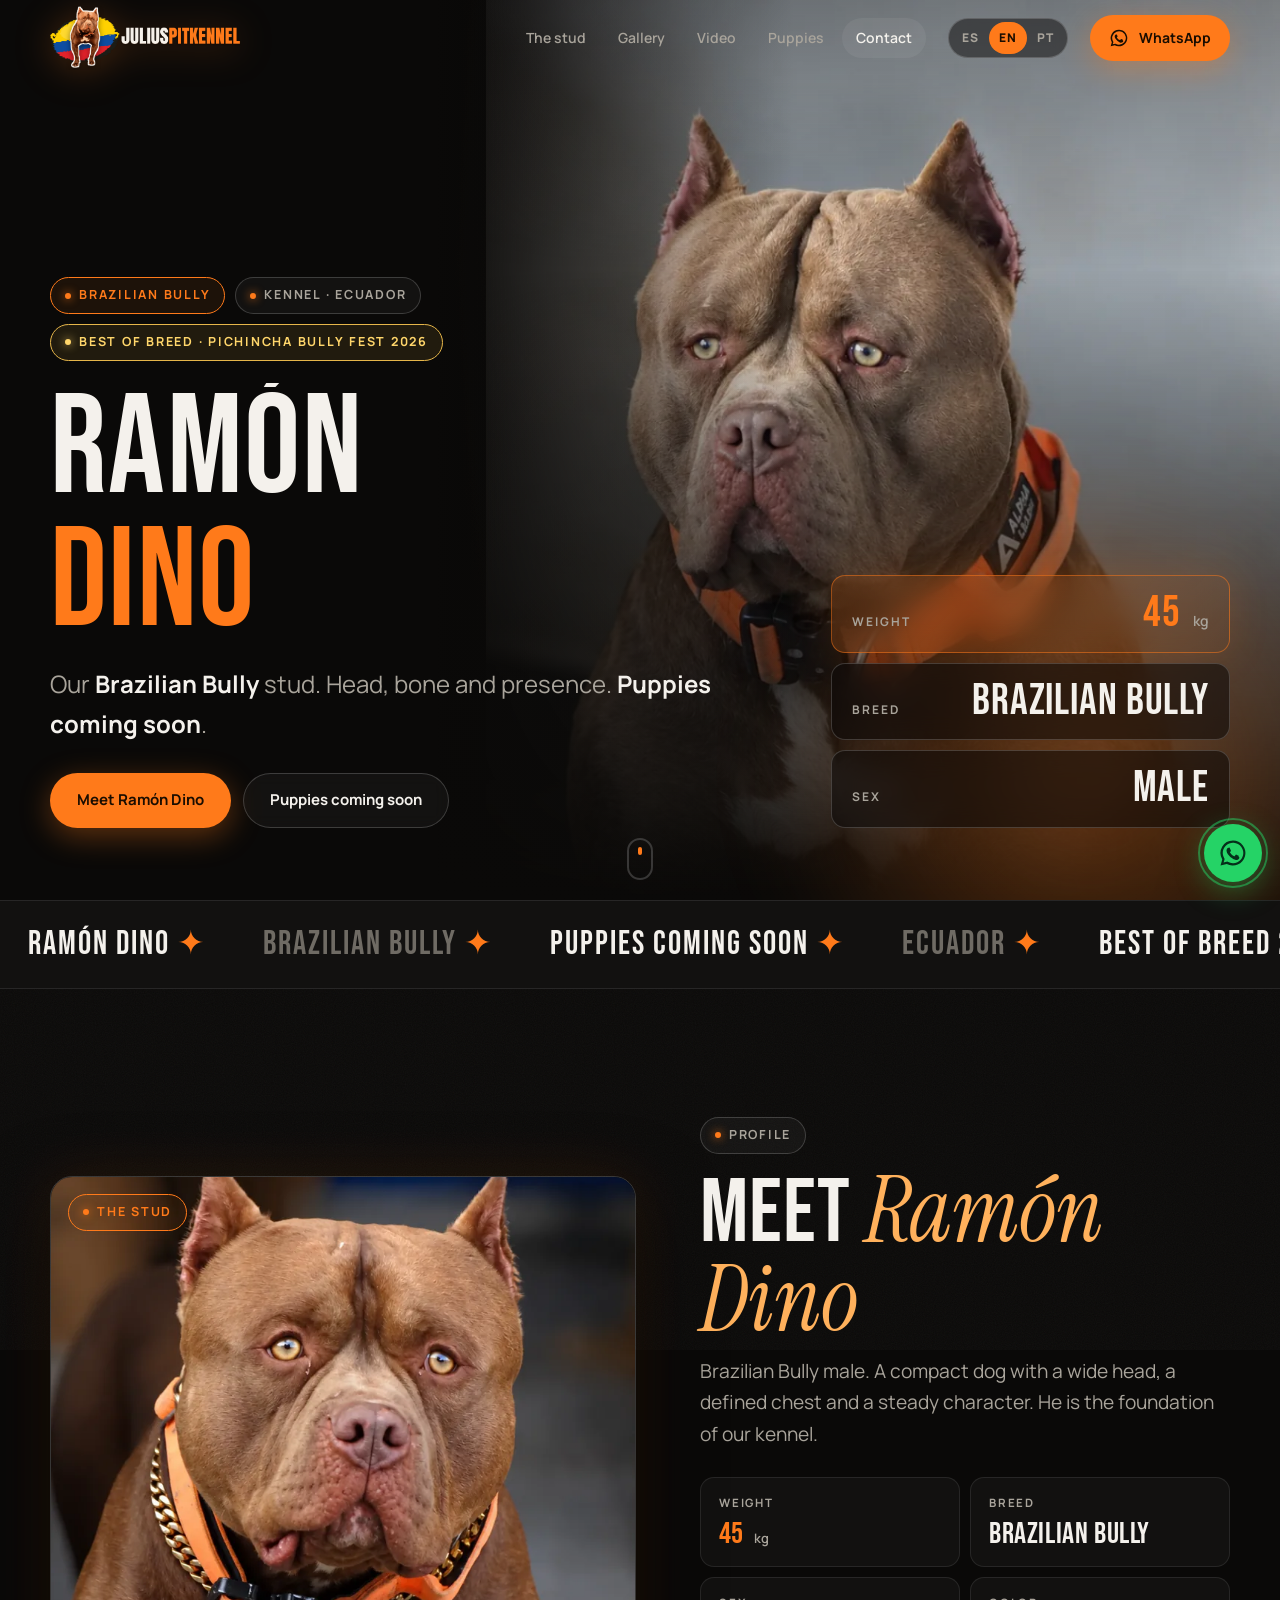
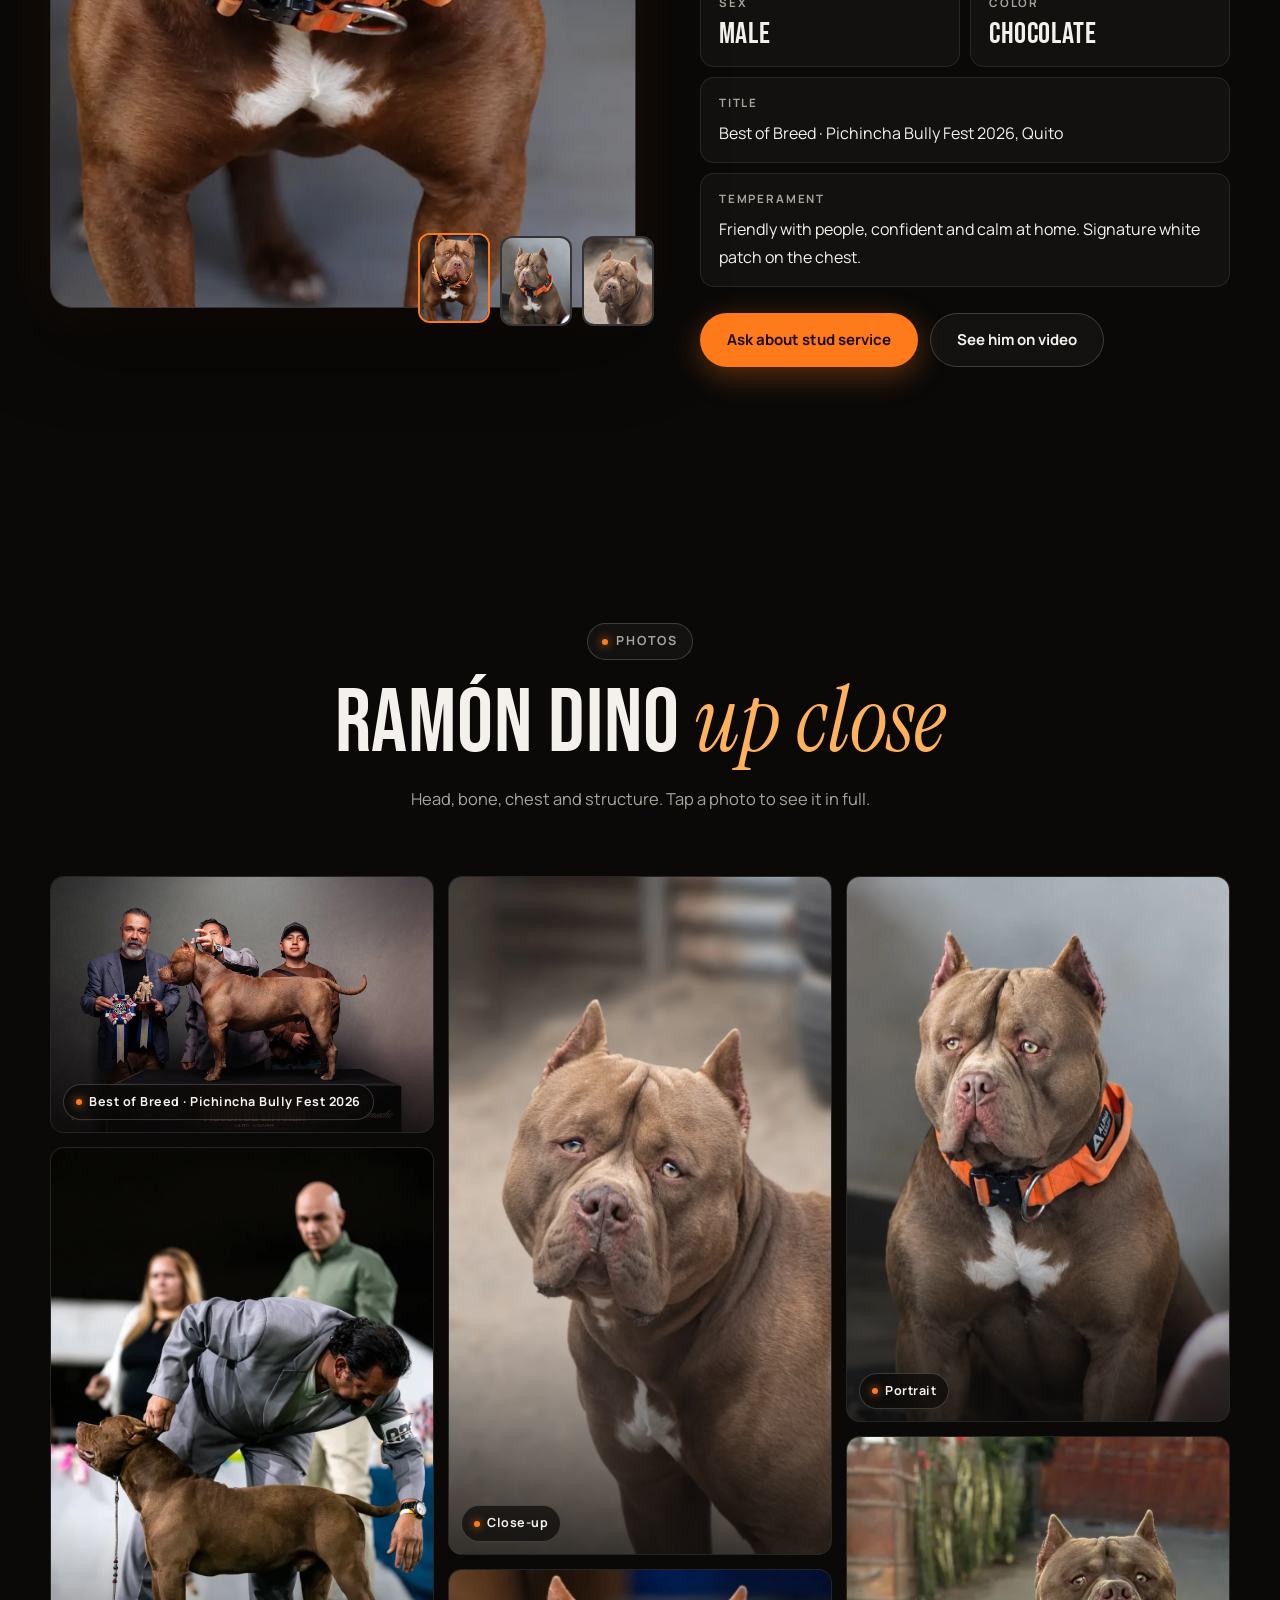
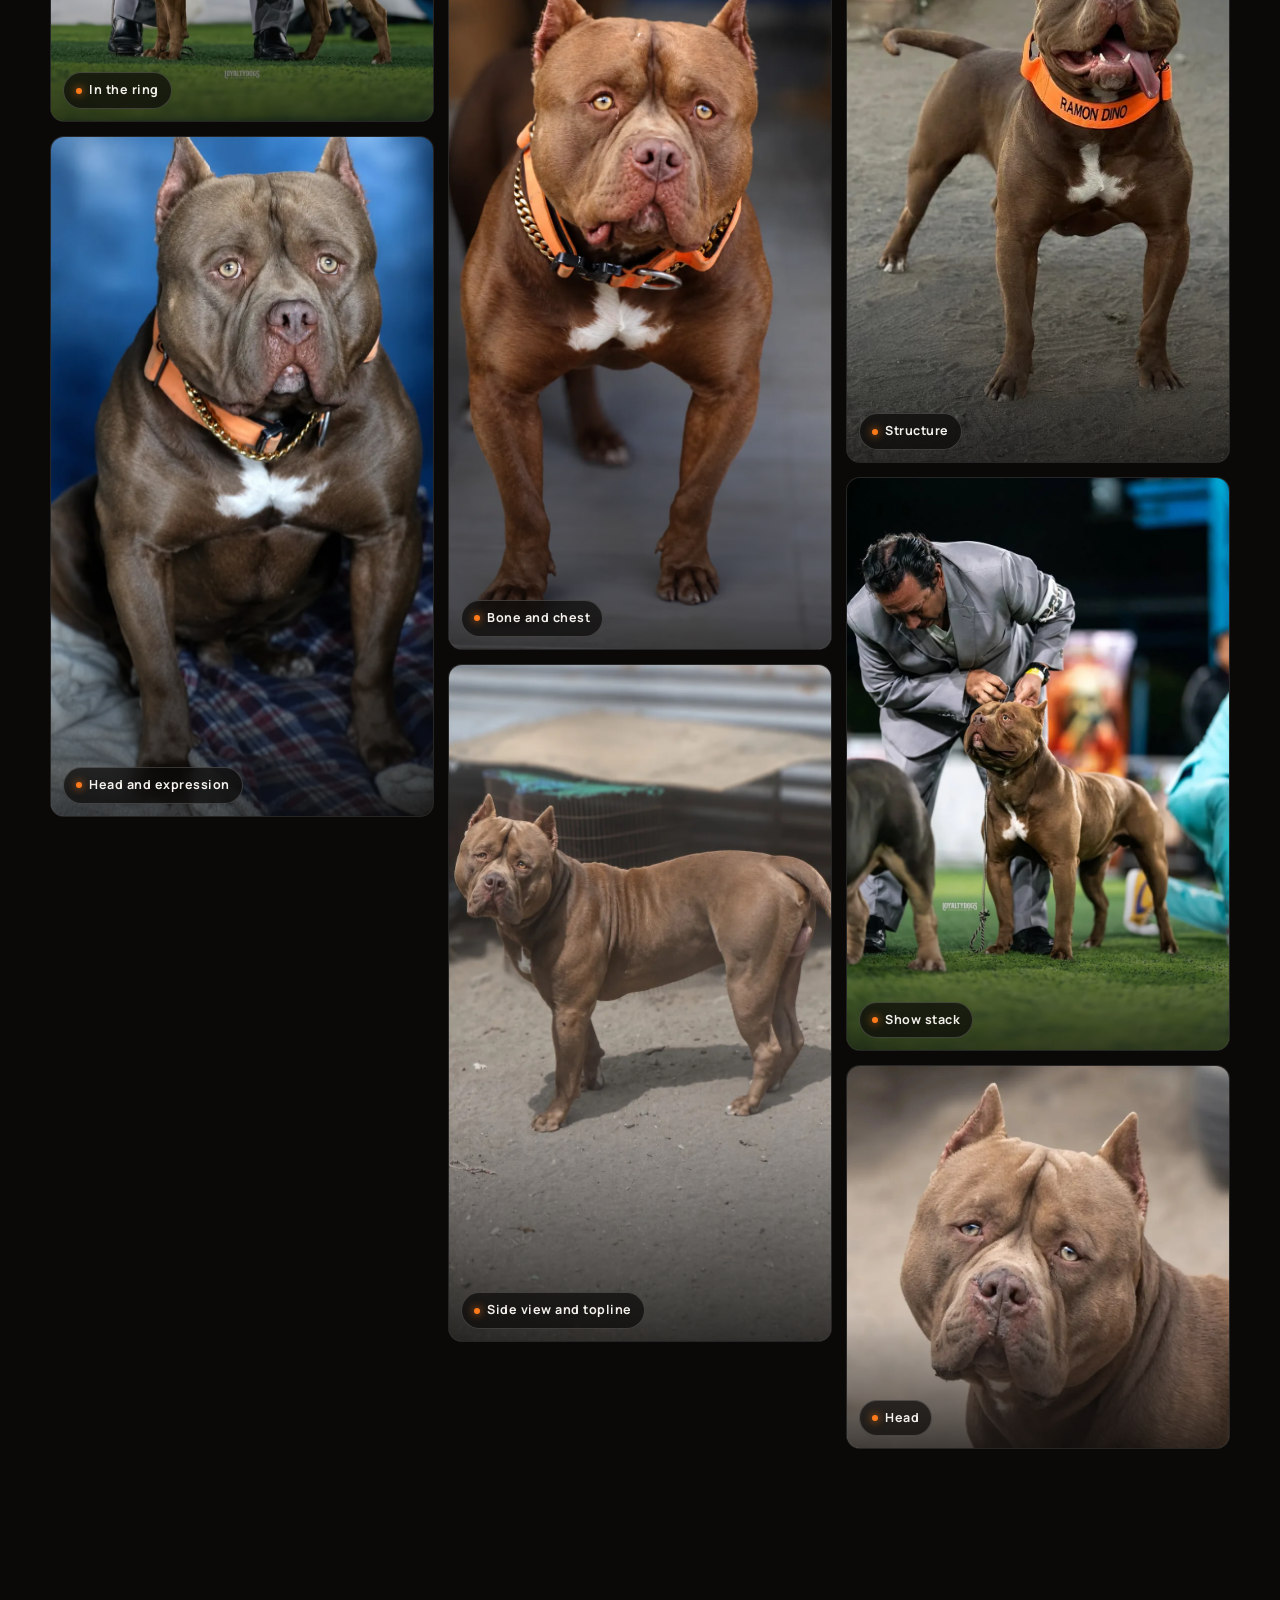
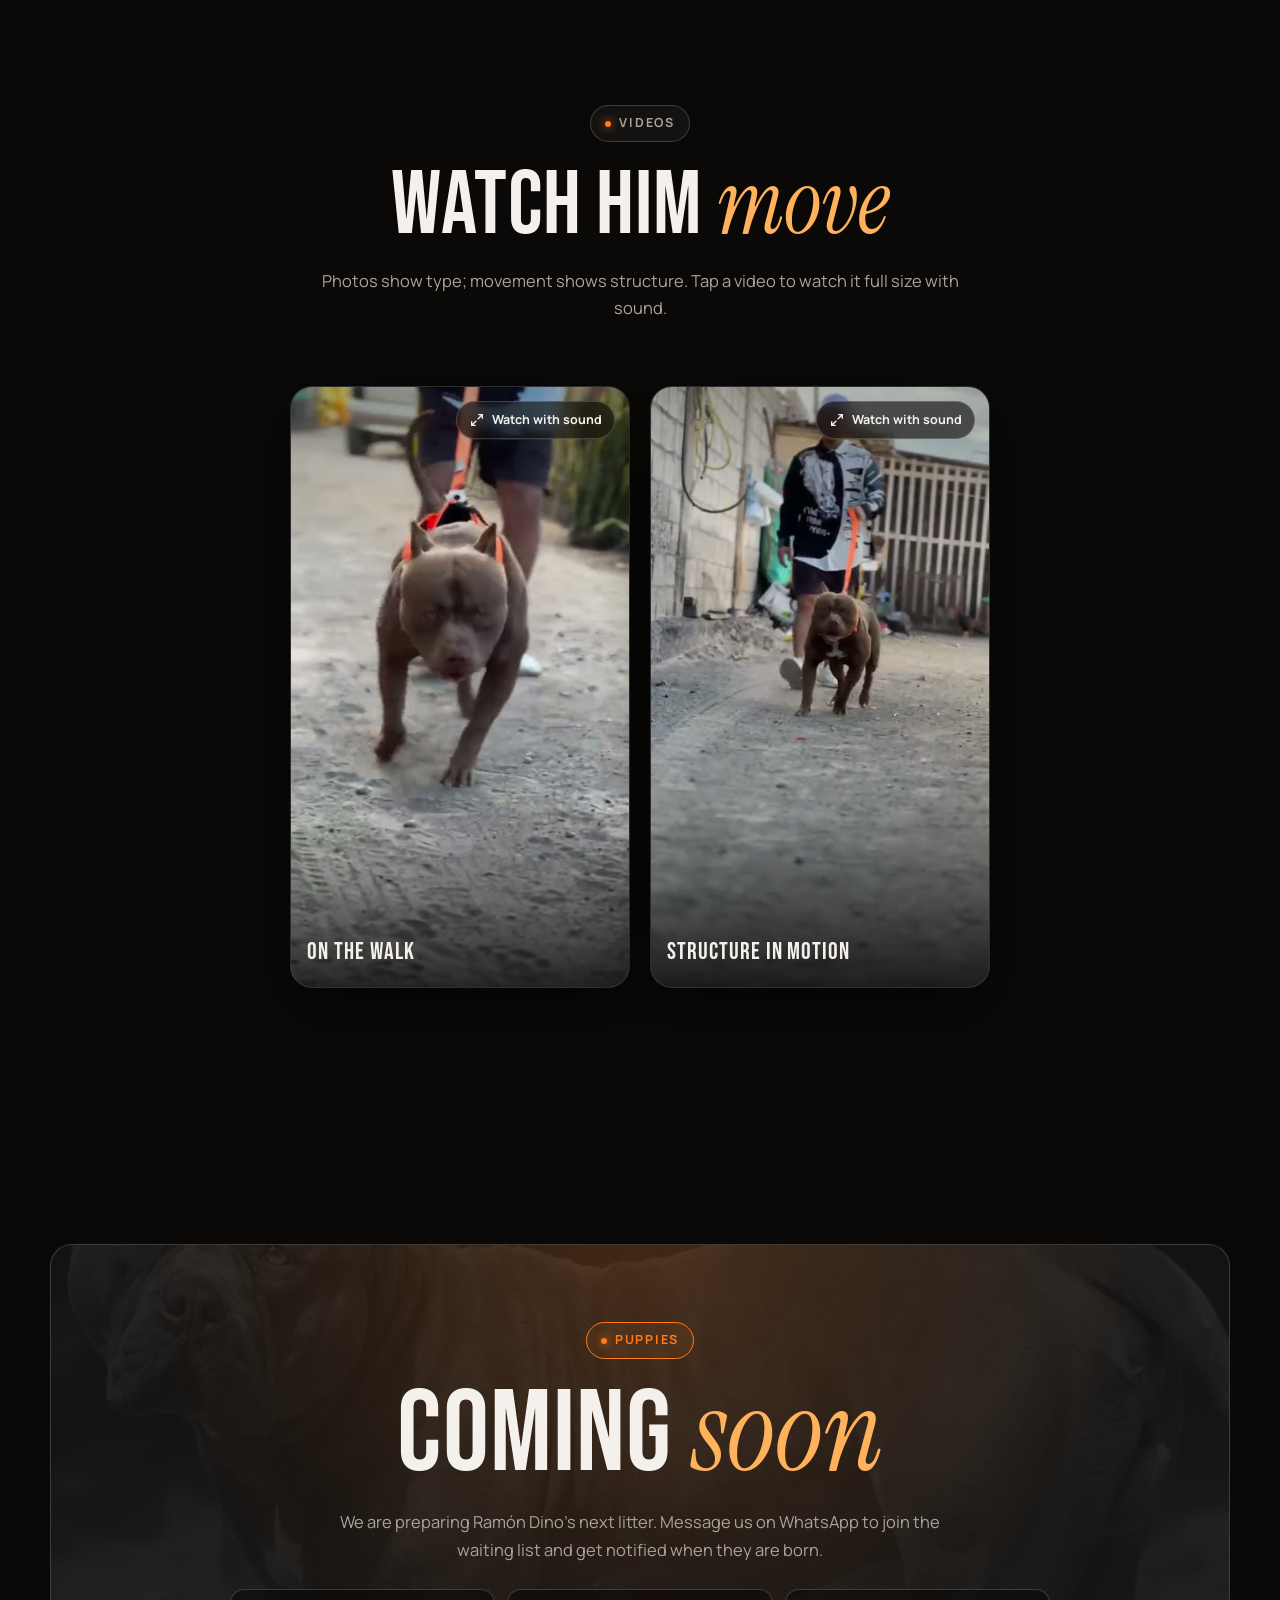
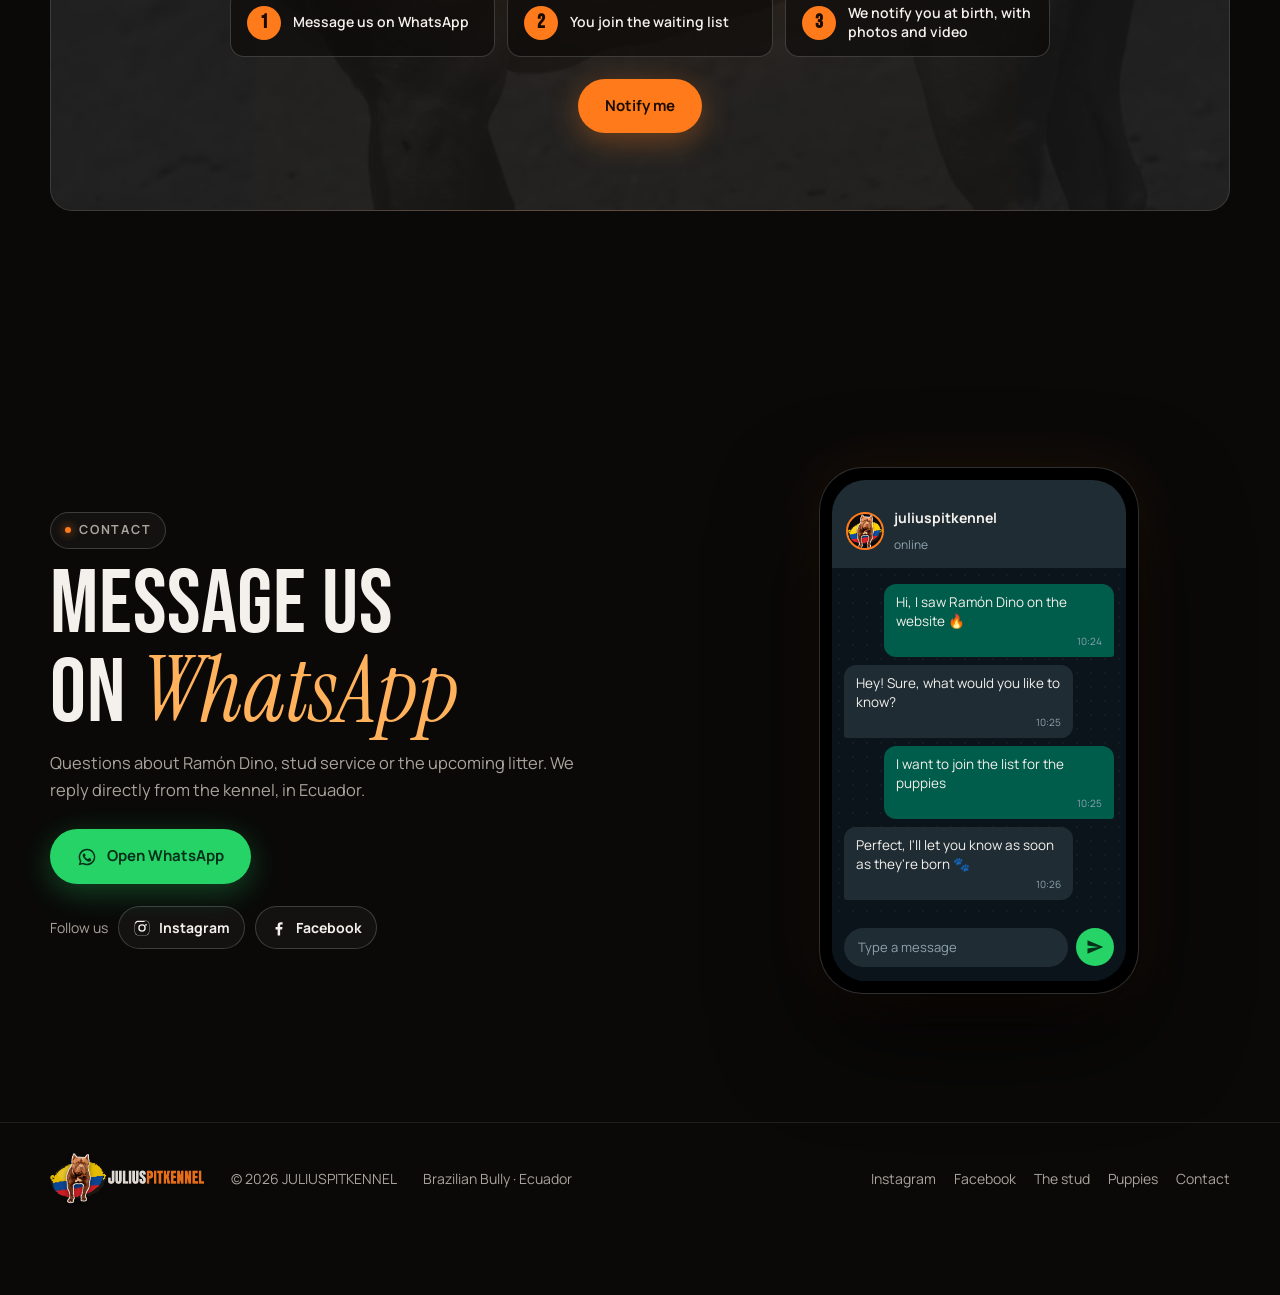
==== commit 6a985063: "Quitar dos fotos de la galería a pedido de Julio" ====
--- a/index.html
+++ b/index.html
@@ -107,7 +107,6 @@
         <button type="button" class="is-active" data-src="img/ramon-frontal.webp"><img src="img/ramon-frontal.webp" alt="" loading="lazy"></button>
         <button type="button" data-src="img/ramon-retrato.webp"><img src="img/ramon-retrato.webp" alt="" loading="lazy"></button>
         <button type="button" data-src="img/ramon-cabeza.webp"><img style="object-position:50% 30%" src="img/ramon-cabeza.webp" alt="" loading="lazy"></button>
-        <button type="button" data-src="img/ramon-cesped.webp"><img src="img/ramon-cesped.webp" alt="" loading="lazy"></button>
       </div>
     </div>
     <div class="stud__text reveal" data-delay="1">
@@ -140,7 +139,6 @@
     </div>
     <div class="masonry reveal" data-delay="1">
       <button class="tile" type="button" data-full="img/ramon-mejor-raza.webp"><img src="img/ramon-mejor-raza.webp" width="1400" height="934" alt="Ramón Dino en el podio del Pichincha Bully Fest 2026 como Mejor de la Raza" loading="lazy"><span class="tile__cap" data-i18n="gal.c7">Mejor de la Raza · Pichincha Bully Fest 2026</span></button>
-      <button class="tile" type="button" data-full="img/ramon-cesped.webp"><img src="img/ramon-cesped.webp" width="1080" height="1080" alt="Ramón Dino de pie sobre el césped" loading="lazy"><span class="tile__cap" data-i18n="gal.c8">Estructura y hueso</span></button>
       <button class="tile" type="button" data-full="img/ramon-ring-1.webp"><img src="img/ramon-ring-1.webp" width="934" height="1400" alt="Ramón Dino en el ring, evaluado por el juez" loading="lazy"><span class="tile__cap" data-i18n="gal.c9">En el ring</span></button>
       <button class="tile" type="button" data-full="img/ramon-estudio.webp"><img src="img/ramon-estudio.webp" width="788" height="1400" alt="Ramón Dino sentado, foto de estudio con fondo azul" loading="lazy"><span class="tile__cap" data-i18n="gal.c1">Cabeza y expresión</span></button>
       <button class="tile" type="button" data-full="img/ramon-cabeza.webp"><img src="img/ramon-cabeza.webp" width="768" height="1360" alt="Primer plano de la cabeza de Ramón Dino" loading="lazy"><span class="tile__cap" data-i18n="gal.c4">Primer plano</span></button>
@@ -148,7 +146,6 @@
       <button class="tile" type="button" data-full="img/ramon-perfil.webp"><img src="img/ramon-perfil.webp" width="768" height="1360" alt="Ramón Dino de perfil, de pie" loading="lazy"><span class="tile__cap" data-i18n="gal.c2">Perfil y línea superior</span></button>
       <button class="tile" type="button" data-full="img/ramon-retrato.webp"><img src="img/ramon-retrato.webp" width="841" height="1197" alt="Retrato de Ramón Dino mirando a un lado" loading="lazy"><span class="tile__cap" data-i18n="gal.c5">Retrato</span></button>
       <button class="tile" type="button" data-full="img/ramon-calle.webp"><img src="img/ramon-calle.webp" width="458" height="749" alt="Ramón Dino de pie con su collar naranja" loading="lazy"><span class="tile__cap" data-i18n="gal.c3">Estructura</span></button>
-      <button class="tile" type="button" data-full="img/ramon-sol.webp"><img src="img/ramon-sol.webp" width="1080" height="1080" alt="Ramón Dino sentado al sol" loading="lazy"><span class="tile__cap" data-i18n="gal.c10">Al sol</span></button>
       <button class="tile" type="button" data-full="img/ramon-ring-2.webp"><img src="img/ramon-ring-2.webp" width="934" height="1400" alt="Ramón Dino posando en el ring" loading="lazy"><span class="tile__cap" data-i18n="gal.c11">Pose de exposición</span></button>
       <button class="tile" type="button" data-full="img/ramon-cabeza-2.webp"><img src="img/ramon-cabeza-2.webp" width="1080" height="1080" alt="Primer plano de la cabeza de Ramón Dino" loading="lazy"><span class="tile__cap" data-i18n="gal.c12">Cabeza</span></button>
     </div>
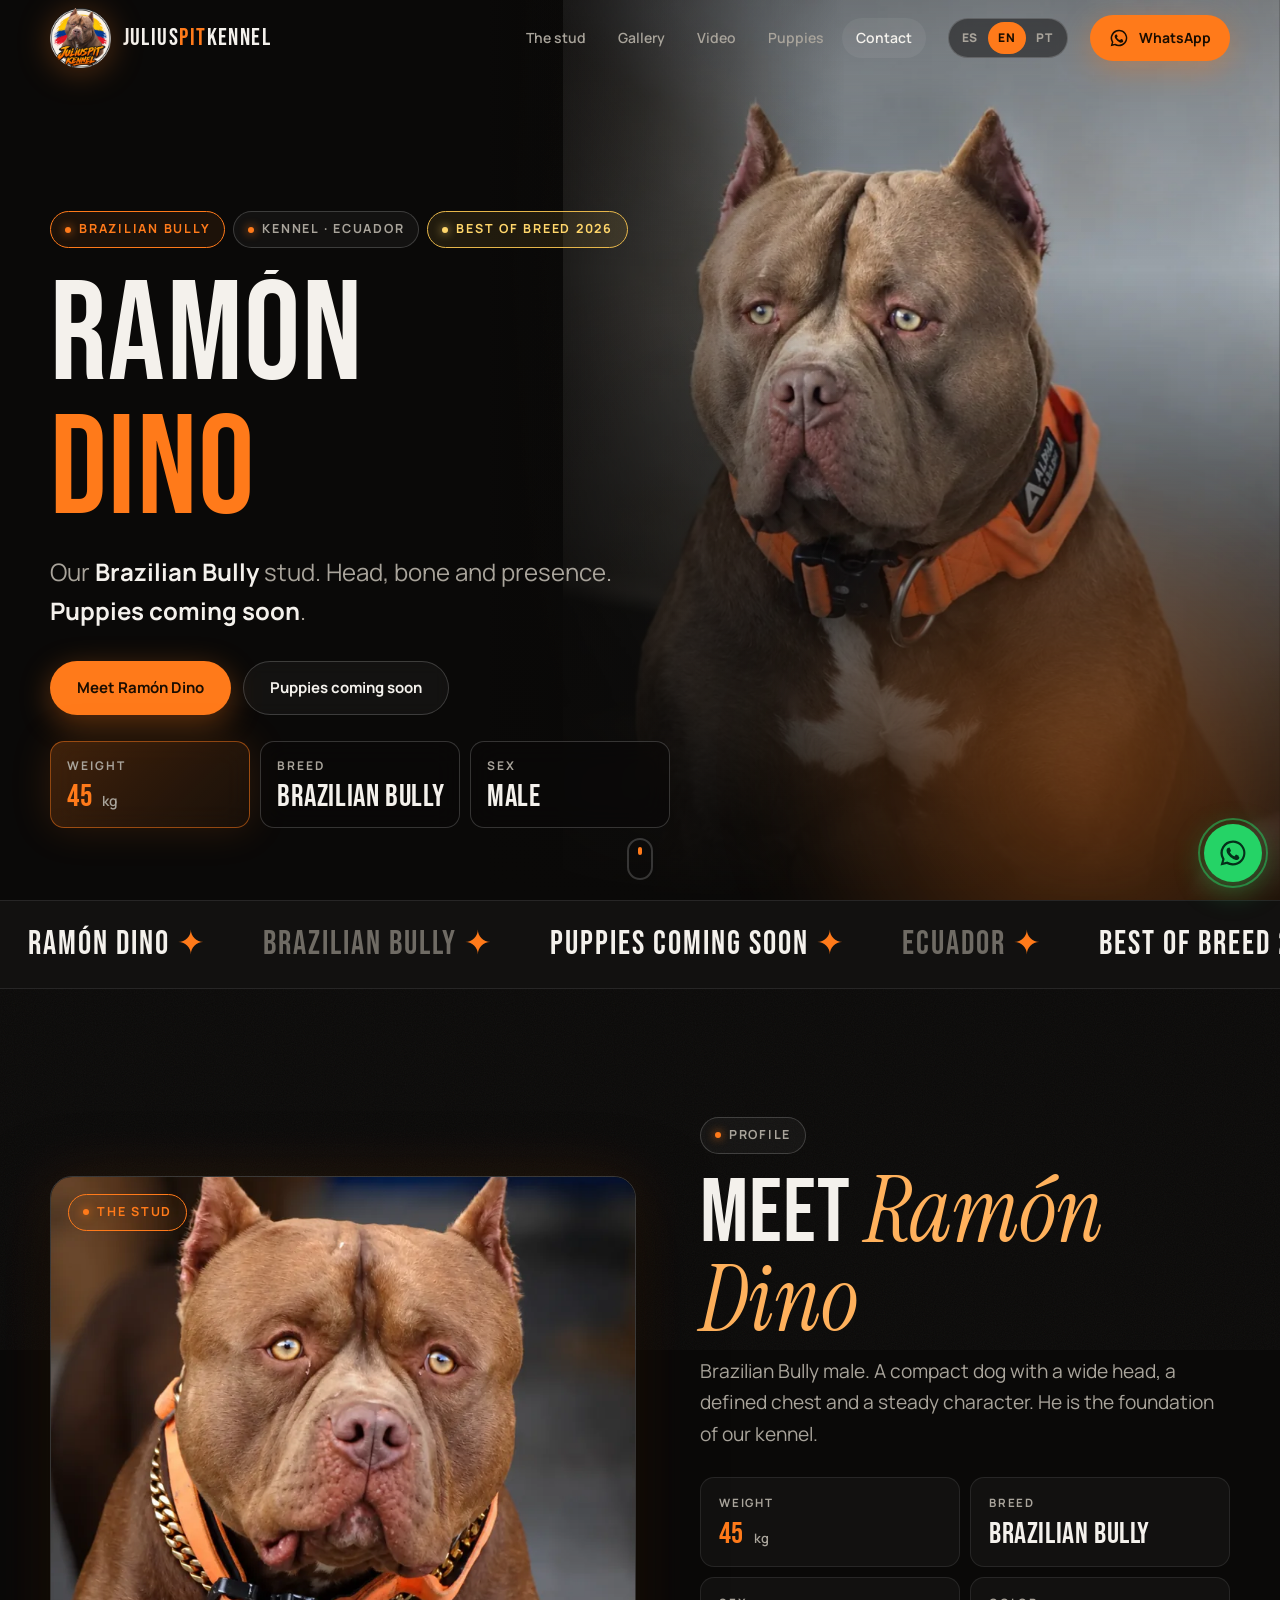
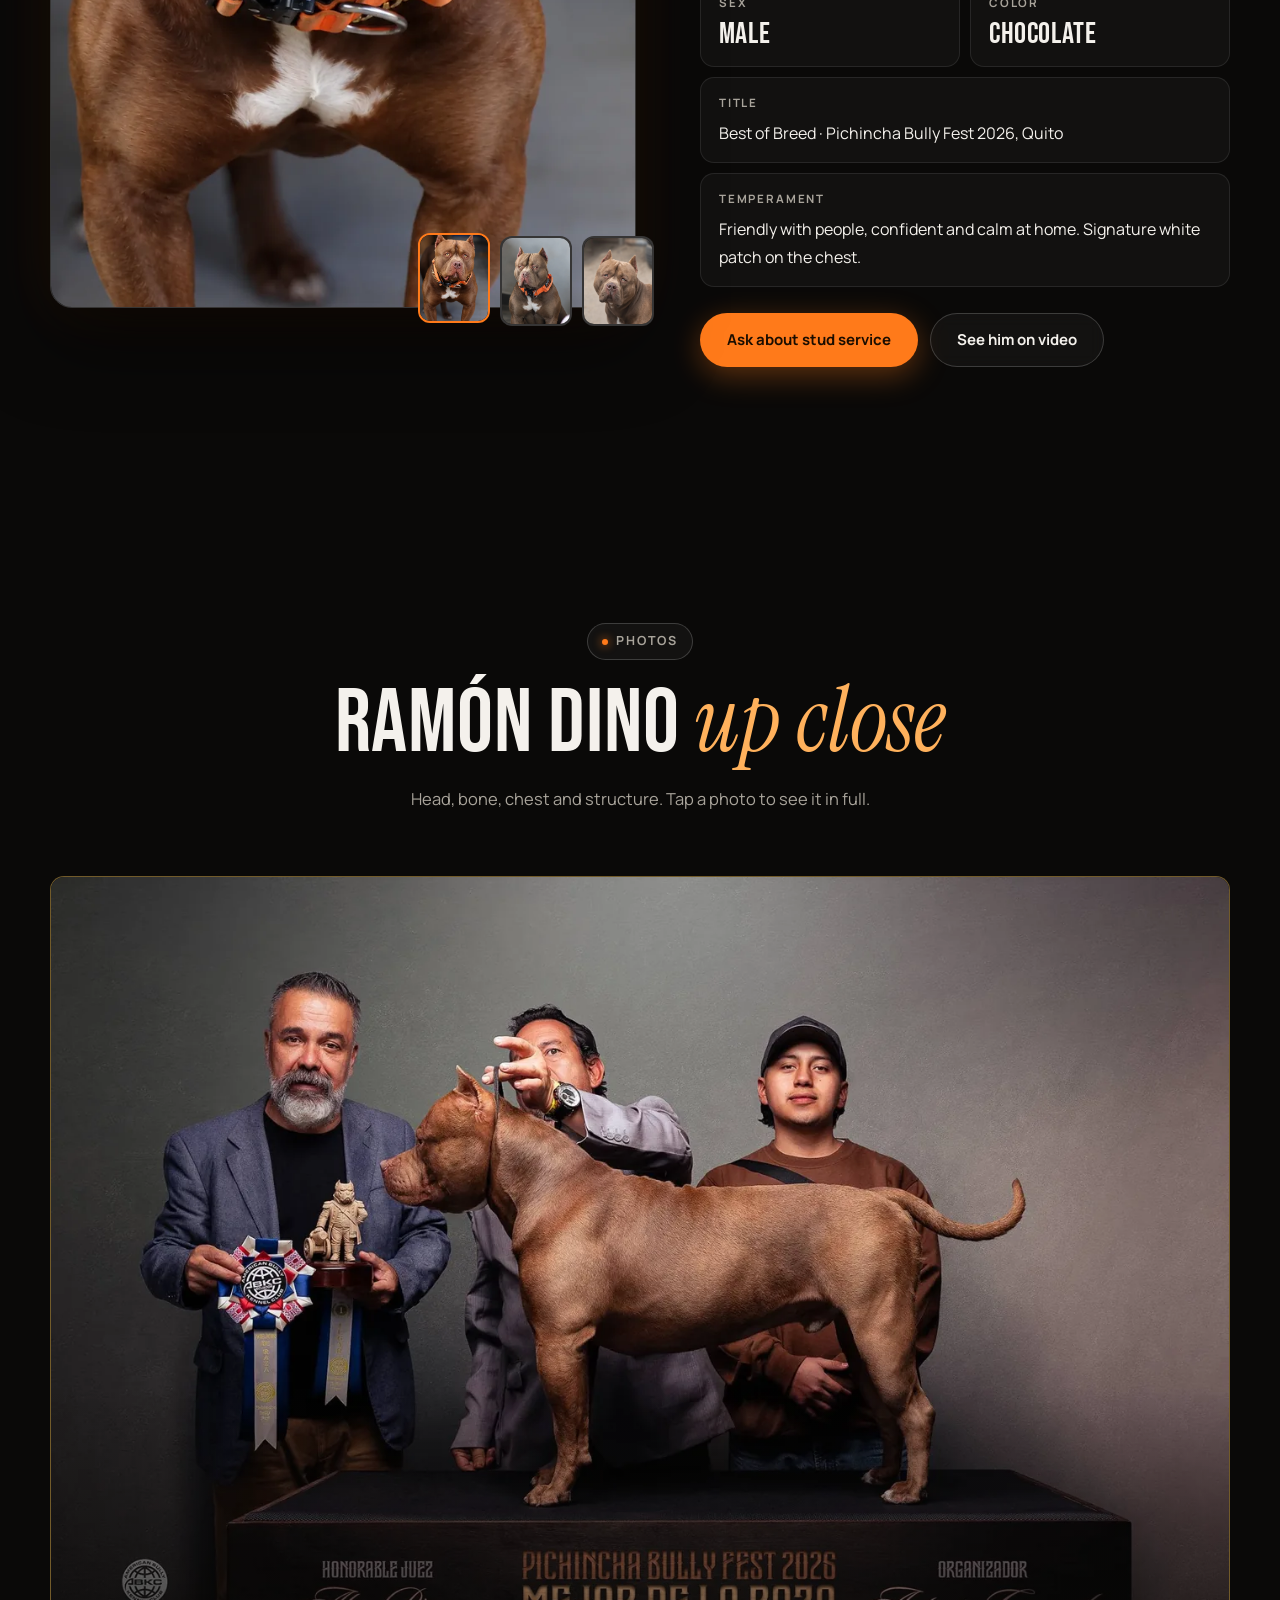
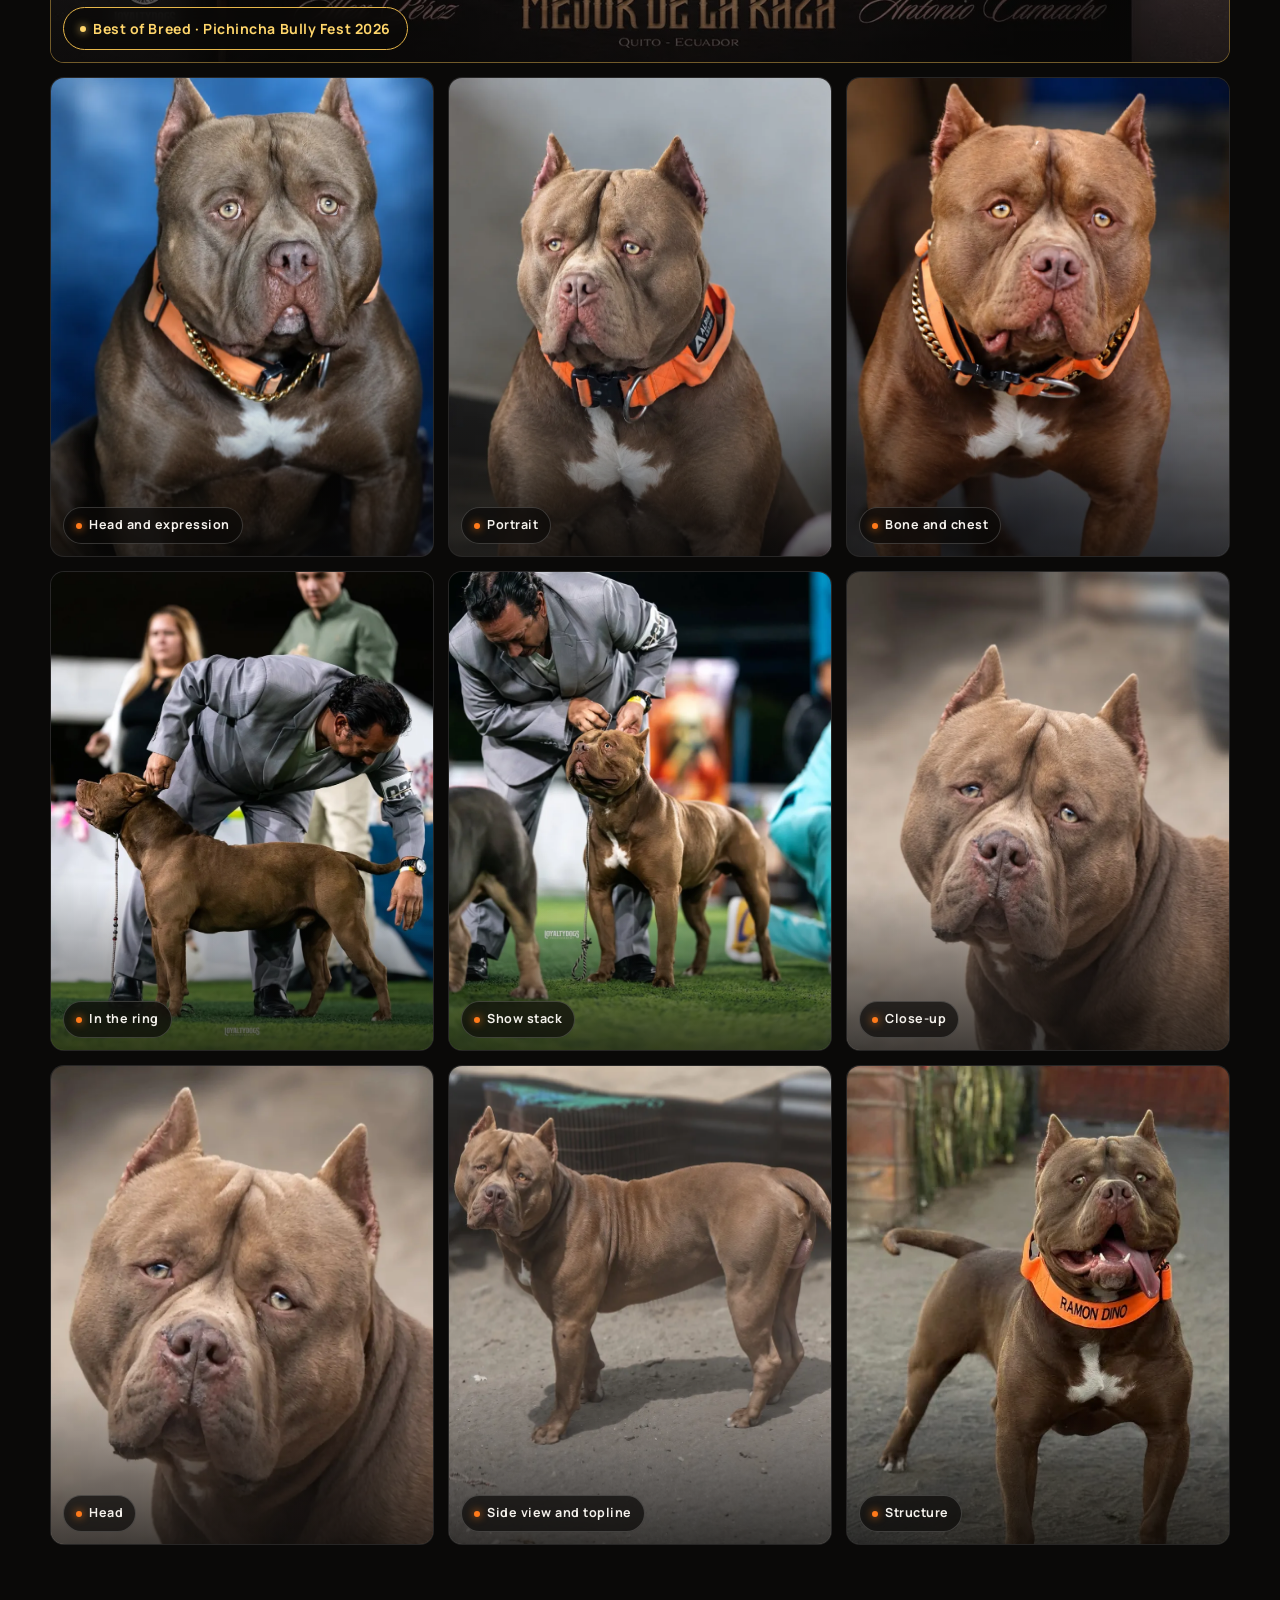
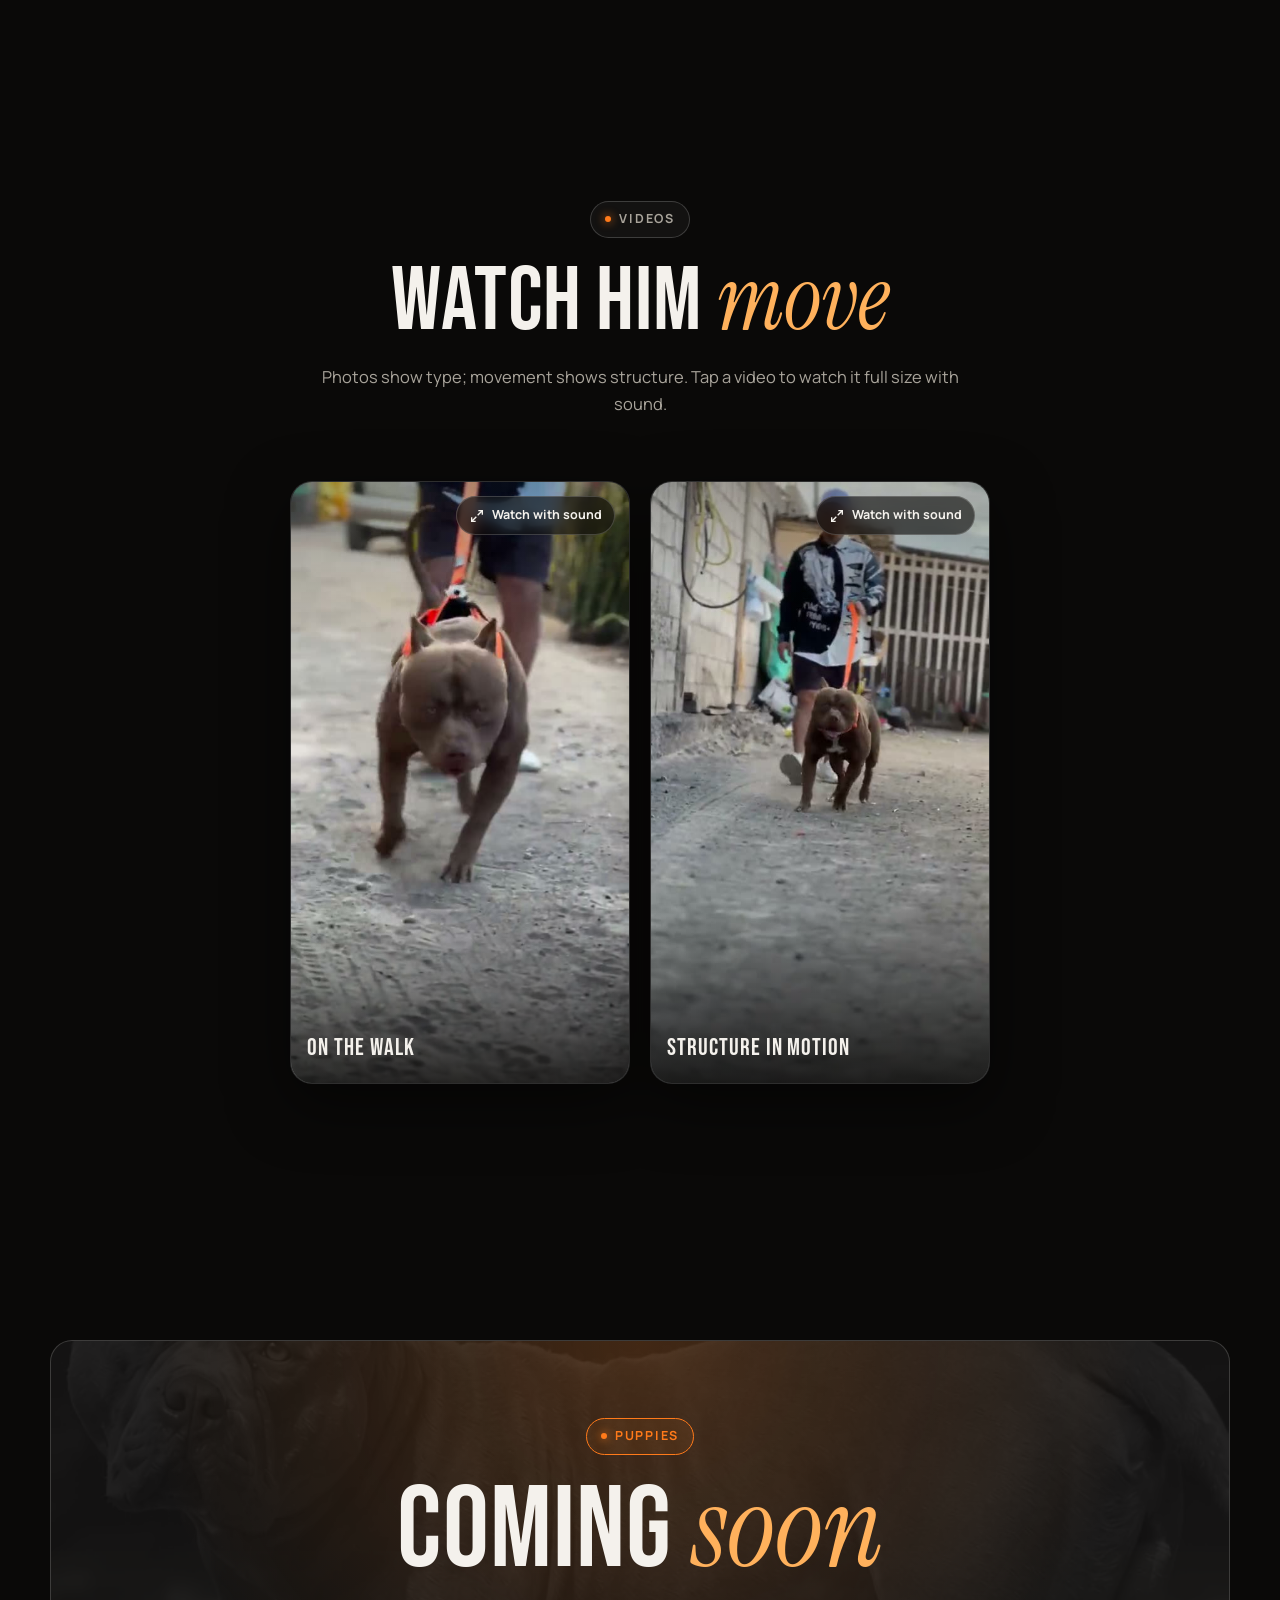
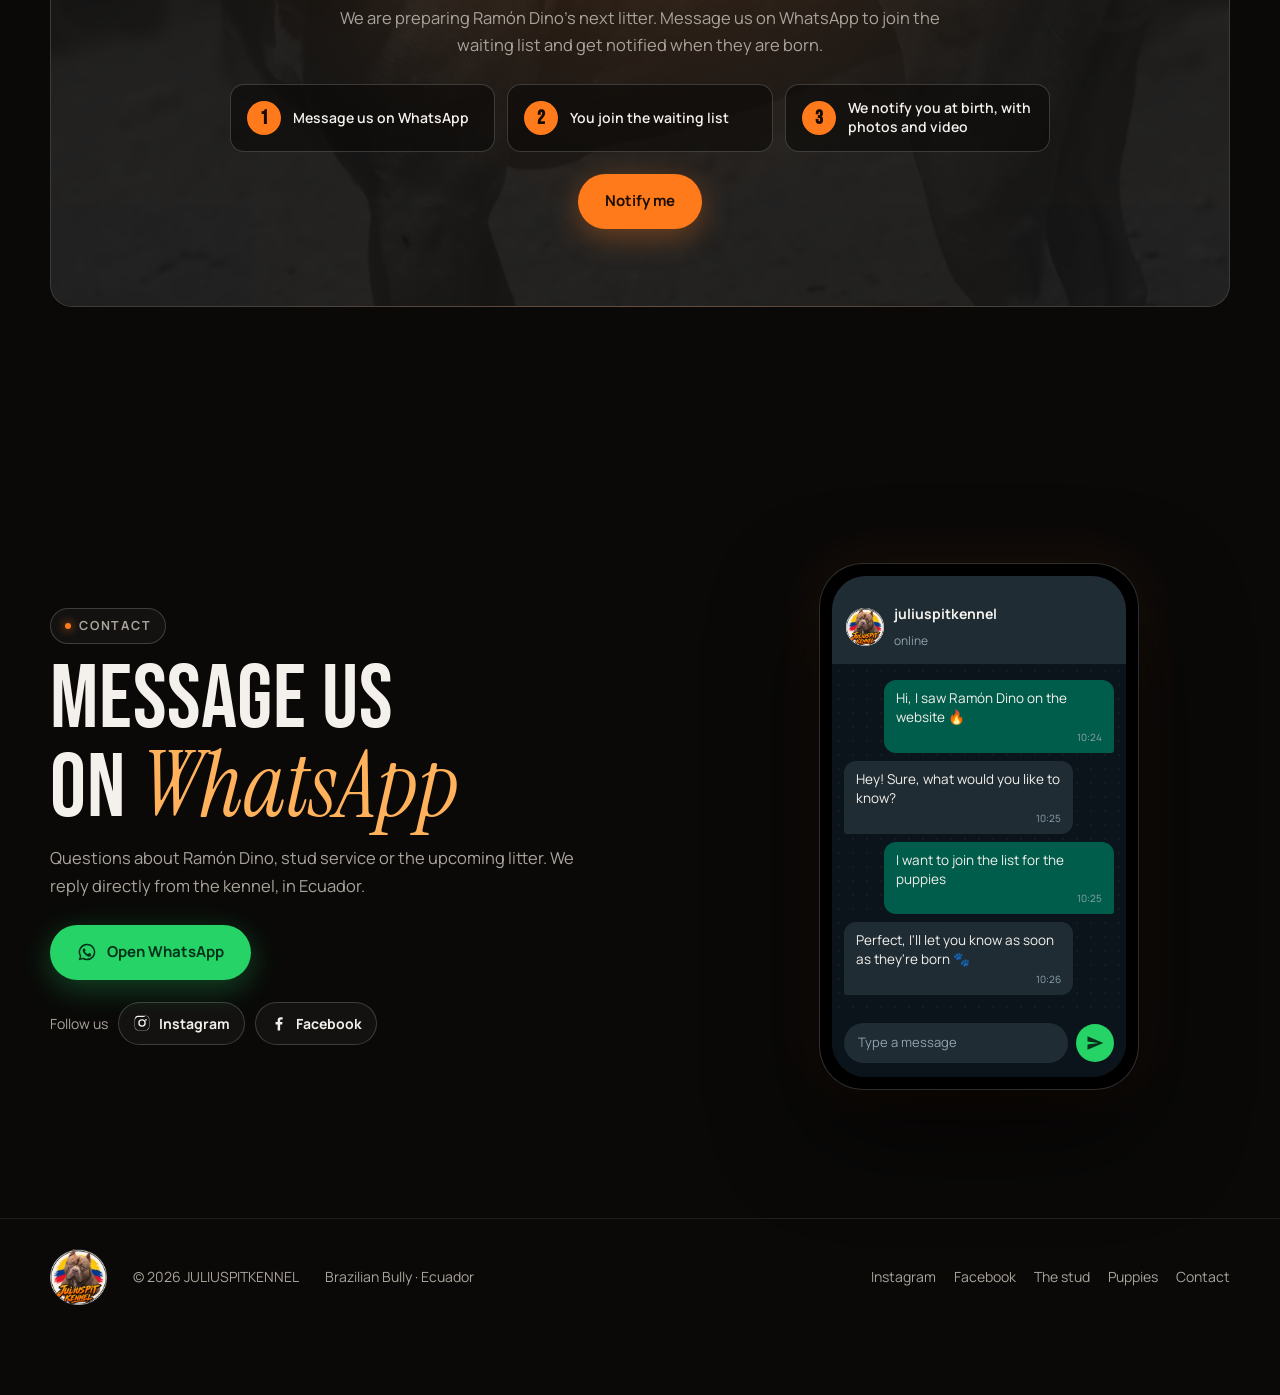
==== commit 62a1b26b: "Hero reorganizado, galería en retícula con banner del premio, logo oficial de Julio" ====
--- a/index.html
+++ b/index.html
@@ -32,7 +32,8 @@
 <header class="nav" id="top">
   <div class="wrap nav__in">
     <a class="brand" href="#top" aria-label="JULIUSPITKENNEL, inicio">
-      <img class="brand__logo" src="img/logo/logo-nav.png" width="1200" height="403" alt="JULIUSPITKENNEL">
+      <img class="brand__logo" src="img/logo/logo-nav.png" width="320" height="317" alt="">
+      <span class="brand__name">Julius<em>pit</em>kennel</span>
     </a>
     <nav class="nav__links" id="menu" aria-label="Secciones">
       <a href="#macho" data-i18n="nav.stud">El macho</a>
@@ -70,7 +71,7 @@
       <div class="hero__kicker">
         <span class="pill pill--accent" data-i18n="hero.pill1">Brazilian Bully</span>
         <span class="pill" data-i18n="hero.pill2">Criadero · Ecuador</span>
-        <span class="pill pill--gold" data-i18n="hero.pill3">Mejor de la Raza · Pichincha Bully Fest 2026</span>
+        <span class="pill pill--gold" data-i18n="hero.pill3">Mejor de la Raza 2026</span>
       </div>
       <h1><span class="line"><span>Ramón</span></span><span class="line"><span class="accent">Dino</span></span></h1>
       <p class="hero__sub" data-i18n="hero.sub">Nuestro macho <b>Brazilian Bully</b>. Cabeza, hueso y presencia. <b>Cachorros próximamente</b>.</p>
@@ -137,17 +138,17 @@
       <h2 data-i18n="gal.title">Ramón Dino <em>de cerca</em></h2>
       <p data-i18n="gal.p">Cabeza, hueso, pecho y estructura. Toca una foto para verla completa.</p>
     </div>
-    <div class="masonry reveal" data-delay="1">
-      <button class="tile" type="button" data-full="img/ramon-mejor-raza.webp"><img src="img/ramon-mejor-raza.webp" width="1400" height="934" alt="Ramón Dino en el podio del Pichincha Bully Fest 2026 como Mejor de la Raza" loading="lazy"><span class="tile__cap" data-i18n="gal.c7">Mejor de la Raza · Pichincha Bully Fest 2026</span></button>
-      <button class="tile" type="button" data-full="img/ramon-ring-1.webp"><img src="img/ramon-ring-1.webp" width="934" height="1400" alt="Ramón Dino en el ring, evaluado por el juez" loading="lazy"><span class="tile__cap" data-i18n="gal.c9">En el ring</span></button>
-      <button class="tile" type="button" data-full="img/ramon-estudio.webp"><img src="img/ramon-estudio.webp" width="788" height="1400" alt="Ramón Dino sentado, foto de estudio con fondo azul" loading="lazy"><span class="tile__cap" data-i18n="gal.c1">Cabeza y expresión</span></button>
-      <button class="tile" type="button" data-full="img/ramon-cabeza.webp"><img src="img/ramon-cabeza.webp" width="768" height="1360" alt="Primer plano de la cabeza de Ramón Dino" loading="lazy"><span class="tile__cap" data-i18n="gal.c4">Primer plano</span></button>
-      <button class="tile" type="button" data-full="img/ramon-frontal.webp"><img src="img/ramon-frontal.webp" width="788" height="1400" alt="Ramón Dino de frente" loading="lazy"><span class="tile__cap" data-i18n="gal.c6">Hueso y pecho</span></button>
-      <button class="tile" type="button" data-full="img/ramon-perfil.webp"><img src="img/ramon-perfil.webp" width="768" height="1360" alt="Ramón Dino de perfil, de pie" loading="lazy"><span class="tile__cap" data-i18n="gal.c2">Perfil y línea superior</span></button>
-      <button class="tile" type="button" data-full="img/ramon-retrato.webp"><img src="img/ramon-retrato.webp" width="841" height="1197" alt="Retrato de Ramón Dino mirando a un lado" loading="lazy"><span class="tile__cap" data-i18n="gal.c5">Retrato</span></button>
-      <button class="tile" type="button" data-full="img/ramon-calle.webp"><img src="img/ramon-calle.webp" width="458" height="749" alt="Ramón Dino de pie con su collar naranja" loading="lazy"><span class="tile__cap" data-i18n="gal.c3">Estructura</span></button>
-      <button class="tile" type="button" data-full="img/ramon-ring-2.webp"><img src="img/ramon-ring-2.webp" width="934" height="1400" alt="Ramón Dino posando en el ring" loading="lazy"><span class="tile__cap" data-i18n="gal.c11">Pose de exposición</span></button>
-      <button class="tile" type="button" data-full="img/ramon-cabeza-2.webp"><img src="img/ramon-cabeza-2.webp" width="1080" height="1080" alt="Primer plano de la cabeza de Ramón Dino" loading="lazy"><span class="tile__cap" data-i18n="gal.c12">Cabeza</span></button>
+    <div class="gallery reveal" data-delay="1">
+      <button class="tile tile--banner" type="button" data-full="img/ramon-mejor-raza.webp"><img src="img/ramon-mejor-raza.webp" width="1400" height="934" alt="Ramón Dino en el podio del Pichincha Bully Fest 2026 como Mejor de la Raza" loading="lazy" style="object-position:50% 50%"><span class="tile__cap" data-i18n="gal.c7">Mejor de la Raza · Pichincha Bully Fest 2026</span></button>
+      <button class="tile tile--lead" type="button" data-full="img/ramon-estudio.webp"><img src="img/ramon-estudio.webp" width="788" height="1400" alt="Ramón Dino sentado, foto de estudio con fondo azul" loading="lazy" style="object-position:50% 0"><span class="tile__cap" data-i18n="gal.c1">Cabeza y expresión</span></button>
+      <button class="tile" type="button" data-full="img/ramon-retrato.webp"><img src="img/ramon-retrato.webp" width="841" height="1197" alt="Retrato de Ramón Dino mirando a un lado" loading="lazy" style="object-position:50% 0"><span class="tile__cap" data-i18n="gal.c5">Retrato</span></button>
+      <button class="tile" type="button" data-full="img/ramon-frontal.webp"><img src="img/ramon-frontal.webp" width="788" height="1400" alt="Ramón Dino de frente" loading="lazy" style="object-position:50% 0"><span class="tile__cap" data-i18n="gal.c6">Hueso y pecho</span></button>
+      <button class="tile" type="button" data-full="img/ramon-ring-1.webp"><img src="img/ramon-ring-1.webp" width="934" height="1400" alt="Ramón Dino en el ring, evaluado por el juez" loading="lazy" style="object-position:50% 70%"><span class="tile__cap" data-i18n="gal.c9">En el ring</span></button>
+      <button class="tile" type="button" data-full="img/ramon-ring-2.webp"><img src="img/ramon-ring-2.webp" width="934" height="1400" alt="Ramón Dino posando en el ring" loading="lazy" style="object-position:50% 70%"><span class="tile__cap" data-i18n="gal.c11">Pose de exposición</span></button>
+      <button class="tile" type="button" data-full="img/ramon-cabeza.webp"><img src="img/ramon-cabeza.webp" width="768" height="1360" alt="Primer plano de la cabeza de Ramón Dino" loading="lazy" style="object-position:50% 25%"><span class="tile__cap" data-i18n="gal.c4">Primer plano</span></button>
+      <button class="tile" type="button" data-full="img/ramon-cabeza-2.webp"><img src="img/ramon-cabeza-2.webp" width="1080" height="1080" alt="Primer plano de la cabeza de Ramón Dino" loading="lazy" style="object-position:50% 30%"><span class="tile__cap" data-i18n="gal.c12">Cabeza</span></button>
+      <button class="tile" type="button" data-full="img/ramon-perfil.webp"><img src="img/ramon-perfil.webp" width="768" height="1360" alt="Ramón Dino de perfil, de pie" loading="lazy" style="object-position:50% 45%"><span class="tile__cap" data-i18n="gal.c2">Perfil y línea superior</span></button>
+      <button class="tile" type="button" data-full="img/ramon-calle.webp"><img src="img/ramon-calle.webp" width="458" height="749" alt="Ramón Dino de pie con su collar naranja" loading="lazy" style="object-position:50% 20%"><span class="tile__cap" data-i18n="gal.c3">Estructura</span></button>
     </div>
   </div>
 </section>
@@ -237,7 +238,7 @@
 
 <footer class="footer">
   <div class="wrap footer__in">
-    <img class="footer__logo" src="img/logo/logo-nav.png" width="1200" height="403" alt="JULIUSPITKENNEL">
+    <img class="footer__logo" src="img/logo/logo-nav.png" width="320" height="317" alt="JULIUSPITKENNEL">
     <span>© <span class="js-year">2026</span> JULIUSPITKENNEL</span>
     <span data-i18n="ft.tag">Brazilian Bully · Ecuador</span>
     <nav class="footer__links" aria-label="Pie">
--- a/css/style.css
+++ b/css/style.css
@@ -88,8 +88,10 @@
 .nav.is-scrolled { background: rgba(10,9,8,.8); backdrop-filter: blur(14px); -webkit-backdrop-filter: blur(14px); border-color: var(--line); }
 .nav__in { display: flex; align-items: center; gap: 22px; min-height: 76px; }
 .brand { display: inline-flex; align-items: center; gap: 12px; text-decoration: none; margin-right: auto; }
-.brand__logo { height: 64px; width: auto; filter: drop-shadow(0 4px 18px rgba(255,122,26,.25)); }
-.footer__logo { height: 52px; width: auto; opacity: .9; }
+.brand__logo { height: 60px; width: auto; filter: drop-shadow(0 4px 16px rgba(255,122,26,.3)); }
+.brand__name { font-family: var(--display); font-size: 24px; letter-spacing: .06em; text-transform: uppercase; line-height: 1; }
+.brand__name em { color: var(--accent); font-style: normal; }
+.footer__logo { height: 56px; width: auto; }
 .nav__links { display: flex; gap: 4px; }
 .nav__links a { text-decoration: none; font-size: 14px; font-weight: 600; color: var(--muted); padding: 8px 14px; border-radius: 999px; transition: color .2s, background .2s; }
 .nav__links a:hover, .nav__links a.is-active { color: var(--text); background: rgba(255,255,255,.06); }
@@ -99,15 +101,15 @@
 /* ---------- Hero ---------- */
 .hero { position: relative; min-height: 100svh; display: grid; align-items: end; overflow: hidden; padding: 120px 0 clamp(40px, 6vw, 72px); z-index: 2; }
 .hero__bg { position: absolute; inset: 0; z-index: -2; }
-.hero__bg img { position: absolute; top: 0; right: 0; width: 62%; height: 100%; object-fit: cover; object-position: 50% 0; transform: scale(1.04); transform-origin: 50% 0; animation: heroZoom 14s ease-out forwards; }
+.hero__bg img { position: absolute; top: 0; right: 0; width: 56%; height: 100%; object-fit: cover; object-position: 50% 0; transform: scale(1.04); transform-origin: 50% 0; animation: heroZoom 14s ease-out forwards; }
 @keyframes heroZoom { to { transform: scale(1); } }
 .hero__bg::after { content: ""; position: absolute; inset: 0;
   background: linear-gradient(180deg, rgba(10,9,8,.35) 0%, rgba(10,9,8,0) 30%, rgba(10,9,8,.55) 68%, var(--bg) 100%),
-              linear-gradient(90deg, var(--bg) 34%, rgba(10,9,8,.55) 46%, rgba(10,9,8,0) 62%); }
+              linear-gradient(90deg, var(--bg) 38%, rgba(10,9,8,.6) 50%, rgba(10,9,8,0) 66%); }
 .hero__glow { position: absolute; z-index: -1; width: 60vw; height: 60vw; max-width: 800px; max-height: 800px; right: -15vw; bottom: -20vw; border-radius: 50%;
   background: radial-gradient(circle, var(--accent-glow), transparent 60%); filter: blur(40px); pointer-events: none; }
-.hero__in { display: grid; grid-template-columns: 1.3fr .7fr; gap: 40px; align-items: end; }
-.hero__kicker { display: flex; flex-wrap: wrap; gap: 10px; margin-bottom: 22px; }
+.hero__in { display: grid; grid-template-columns: minmax(0, 620px); gap: 0; align-items: end; }
+.hero__kicker { display: flex; flex-wrap: wrap; gap: 8px; margin-bottom: 22px; }
 .hero h1 { margin-bottom: 14px; }
 .hero h1 .line { display: block; overflow: hidden; }
 .hero h1 .line > span { display: inline-block; transform: translateY(110%); animation: rise .9s cubic-bezier(.2,.8,.2,1) forwards; }
@@ -117,11 +119,11 @@
 .hero__sub b { color: var(--text); font-weight: 700; }
 .hero__cta { display: flex; flex-wrap: wrap; gap: 12px; margin-top: 30px; }
 
-.stats { display: grid; gap: 10px; }
-.stat { background: rgba(10,9,8,.55); backdrop-filter: blur(14px); -webkit-backdrop-filter: blur(14px); border: 1px solid var(--line-2); border-radius: var(--r-sm); padding: 16px 20px; display: flex; align-items: baseline; justify-content: space-between; gap: 14px; }
+.stats { display: grid; grid-template-columns: repeat(3, 1fr); gap: 10px; margin-top: 26px; }
+.stat { background: rgba(10,9,8,.55); backdrop-filter: blur(14px); -webkit-backdrop-filter: blur(14px); border: 1px solid var(--line-2); border-radius: var(--r-sm); padding: 14px 16px; display: flex; flex-direction: column; gap: 6px; min-width: 0; }
 .stat--main { background: linear-gradient(135deg, rgba(255,122,26,.22), rgba(255,122,26,.06)); border-color: rgba(255,122,26,.5); box-shadow: 0 0 40px rgba(255,122,26,.15); }
 .stat__k { font-size: 12px; letter-spacing: .16em; text-transform: uppercase; color: var(--muted); font-weight: 700; }
-.stat__v { font-family: var(--display); font-size: clamp(30px, 3.4vw, 44px); line-height: 1; letter-spacing: .02em; }
+.stat__v { font-family: var(--display); font-size: clamp(26px, 2.4vw, 34px); line-height: 1; letter-spacing: .02em; white-space: nowrap; }
 .stat__v .dash, .spec__v .dash { font-family: var(--font); font-weight: 700; color: var(--muted); }
 .stat__v small { font-family: var(--font); font-size: 14px; font-weight: 600; color: var(--muted); letter-spacing: 0; margin-left: 4px; }
 .stat--main .stat__v { color: var(--accent); }
@@ -161,15 +163,18 @@
 .spec--wide .spec__v { font-family: var(--font); font-size: 16px; color: var(--text); line-height: 1.5; letter-spacing: 0; }
 .stud__cta { display: flex; flex-wrap: wrap; gap: 12px; margin-top: 26px; }
 
-/* ---------- Galería (masonry: cada foto completa, sin recorte) ---------- */
-.masonry { columns: 3; column-gap: 14px; }
-.tile { position: relative; display: block; width: 100%; margin: 0 0 14px; break-inside: avoid; border-radius: var(--r-sm); overflow: hidden; border: 1px solid var(--line); background: var(--bg-2); cursor: zoom-in; padding: 0; transition: border-color .3s, box-shadow .3s; }
-.tile img { width: 100%; height: auto; transition: transform .7s; }
+/* ---------- Galería (retícula uniforme; el premio como banner) ---------- */
+.gallery { display: grid; grid-template-columns: repeat(3, 1fr); gap: 14px; }
+.tile { position: relative; display: block; width: 100%; aspect-ratio: 4 / 5; margin: 0; border-radius: var(--r-sm); overflow: hidden; border: 1px solid var(--line); background: var(--bg-2); cursor: zoom-in; padding: 0; transition: border-color .3s, box-shadow .3s; }
+.tile img { width: 100%; height: 100%; object-fit: cover; object-position: 50% 0; transition: transform .7s; }
 .tile:hover { border-color: rgba(255,122,26,.5); box-shadow: 0 0 40px rgba(255,122,26,.12); }
 .tile:hover img { transform: scale(1.03); }
 .tile::after { content: ""; position: absolute; inset: 0; background: linear-gradient(180deg, transparent 65%, rgba(10,9,8,.7)); }
-.tile__cap { position: absolute; left: 12px; bottom: 12px; z-index: 2; display: inline-flex; align-items: center; gap: 7px; padding: 7px 12px; border-radius: 999px; background: rgba(10,9,8,.7); border: 1px solid var(--line-2); backdrop-filter: blur(8px); font-size: 12.5px; font-weight: 700; letter-spacing: .04em; }
-.tile__cap::before { content: ""; width: 6px; height: 6px; border-radius: 50%; background: var(--accent); box-shadow: 0 0 8px var(--accent); }
+.tile__cap { position: absolute; left: 12px; bottom: 12px; z-index: 2; max-width: calc(100% - 24px); display: inline-flex; align-items: center; gap: 7px; padding: 7px 12px; border-radius: 999px; background: rgba(10,9,8,.7); border: 1px solid var(--line-2); backdrop-filter: blur(8px); font-size: 12.5px; font-weight: 700; letter-spacing: .04em; white-space: nowrap; overflow: hidden; text-overflow: ellipsis; }
+.tile__cap::before { content: ""; flex: none; width: 6px; height: 6px; border-radius: 50%; background: var(--accent); box-shadow: 0 0 8px var(--accent); }
+.tile--banner { grid-column: 1 / -1; aspect-ratio: 3 / 2; border-color: rgba(230,182,74,.45); }
+.tile--banner .tile__cap { border-color: #e6b64a; color: #ffd66b; font-size: 14px; padding: 9px 16px; }
+.tile--banner .tile__cap::before { background: #ffd66b; box-shadow: 0 0 8px #ffd66b; }
 
 /* ---------- Video ---------- */
 .reel { display: grid; grid-template-columns: repeat(2, minmax(0, 340px)); justify-content: center; gap: 20px; }
@@ -222,8 +227,8 @@
 .phone { margin-inline: auto; width: min(320px, 100%); border-radius: 44px; border: 1px solid var(--line-2); background: #000; padding: 12px; box-shadow: 0 40px 100px rgba(0,0,0,.7), 0 0 60px rgba(255,122,26,.1); }
 .phone__screen { border-radius: 34px; background: #0b141a; overflow: hidden; }
 .phone__top { display: flex; align-items: center; gap: 10px; padding: 26px 14px 12px; background: #1f2c34; }
-.phone__avatar { width: 38px; height: 38px; border-radius: 50%; overflow: hidden; border: 2px solid var(--accent); background: var(--bg); display: grid; place-items: center; }
-.phone__avatar img { width: 90%; height: 90%; object-fit: contain; }
+.phone__avatar { width: 38px; height: 38px; border-radius: 50%; overflow: hidden; background: #fff; display: grid; place-items: center; }
+.phone__avatar img { width: 100%; height: 100%; object-fit: cover; }
 .phone__avatar img { width: 100%; height: 100%; object-fit: cover; }
 .phone__top b { font-size: 14px; display: block; }
 .phone__top small { color: #8fa3ad; font-size: 12px; }
@@ -283,7 +288,8 @@
 }
 @media (max-width: 860px) {
   .nav__in { gap: 12px; min-height: 68px; }
-  .brand__logo { height: 54px; }
+  .brand__logo { height: 48px; }
+  .brand__name { font-size: 20px; }
   .nav { background: rgba(10,9,8,.8); backdrop-filter: blur(14px); border-color: var(--line); }
   .nav__links { display: none; position: absolute; left: 0; right: 0; top: 100%; padding: 10px var(--gutter) 16px; flex-direction: column; gap: 2px; background: rgba(10,9,8,.96); border-bottom: 1px solid var(--line); }
   .nav__links a { padding: 12px 14px; }
@@ -292,12 +298,12 @@
   .nav.is-open .nav__toggle span:first-child { transform: translateY(4px) rotate(45deg); }
   .nav.is-open .nav__toggle span:last-child { transform: translateY(-4px) rotate(-45deg); }
   .nav .btn--sm { display: none; }
-  .hero { padding-top: 58svh; }
+  .hero { padding-top: 64svh; }
   .hero__in { grid-template-columns: 1fr; gap: 26px; }
   .hero__bg img { width: 100%; height: 72svh; object-position: 50% 0; }
-  .hero__bg::after { background: linear-gradient(180deg, rgba(10,9,8,.5) 0%, rgba(10,9,8,0) 18%, rgba(10,9,8,0) 42%, rgba(10,9,8,.9) 66%, var(--bg) 74%); }
+  .hero__bg::after { background: linear-gradient(180deg, rgba(10,9,8,.5) 0%, rgba(10,9,8,0) 18%, rgba(10,9,8,0) 40%, rgba(10,9,8,.85) 60%, var(--bg) 70%); }
   .stats { grid-template-columns: 1fr 1fr; }
-  .stat--main { grid-column: 1 / -1; }
+  .stat--main { grid-column: 1 / -1; flex-direction: row; align-items: baseline; justify-content: space-between; }
   .stud { grid-template-columns: 1fr; }
   .stud__thumbs { right: 10px; bottom: 10px; }
   .pair { grid-template-columns: 1fr; }
@@ -308,11 +314,11 @@
 @media (max-width: 600px) {
   body { font-size: 16px; }
   h1 { font-size: clamp(58px, 17vw, 84px); }
-  .stats { grid-template-columns: 1fr; }
-  .stat { padding: 13px 16px; }
-  .masonry { columns: 2; column-gap: 8px; }
-  .tile { margin-bottom: 8px; }
+  .stat { padding: 12px 14px; }
+  .gallery { grid-template-columns: 1fr 1fr; gap: 8px; }
+  .tile--lead { grid-column: 1 / -1; aspect-ratio: 1 / 1; }
   .tile__cap { left: 8px; bottom: 8px; padding: 5px 9px; font-size: 11px; }
+  .tile--banner .tile__cap { font-size: 12px; padding: 6px 10px; }
   .vcard figcaption { font-size: 20px; }
   .reel { grid-template-columns: 1fr; }
   .specs { grid-template-columns: 1fr; }
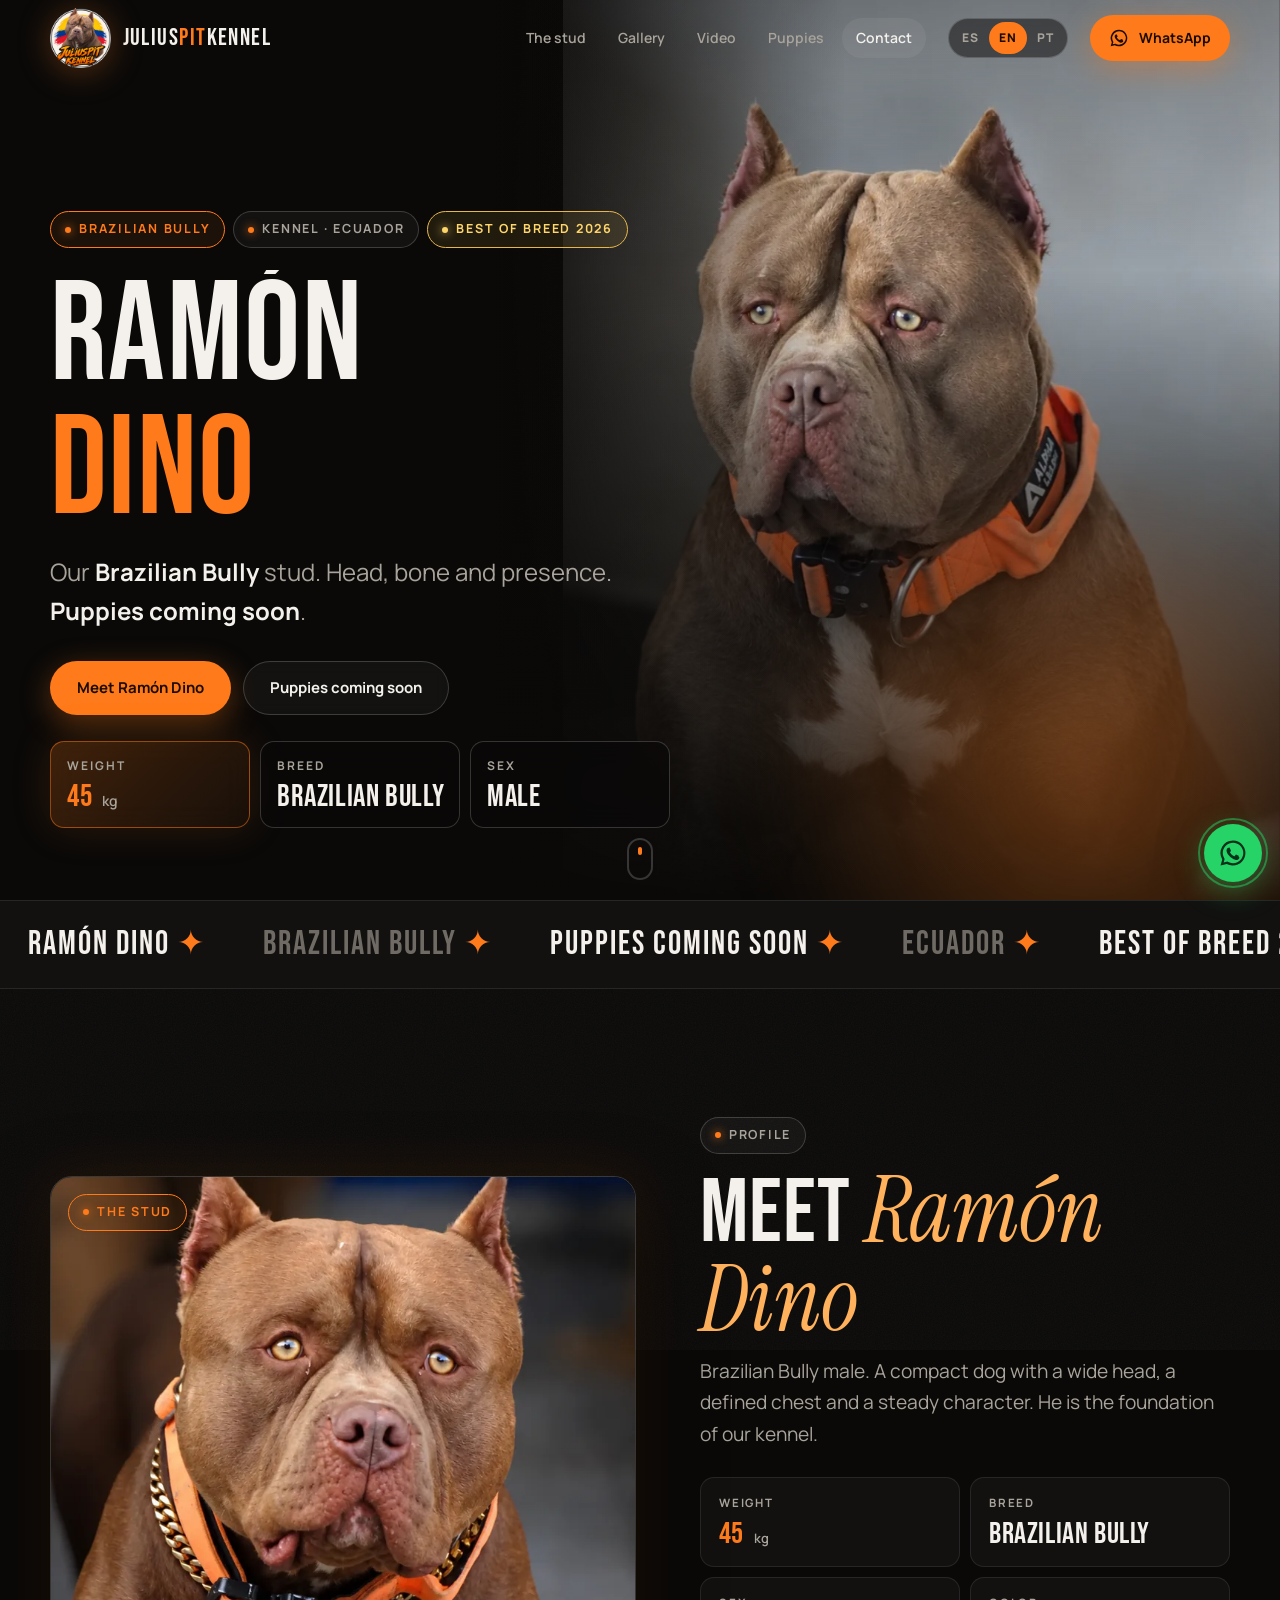
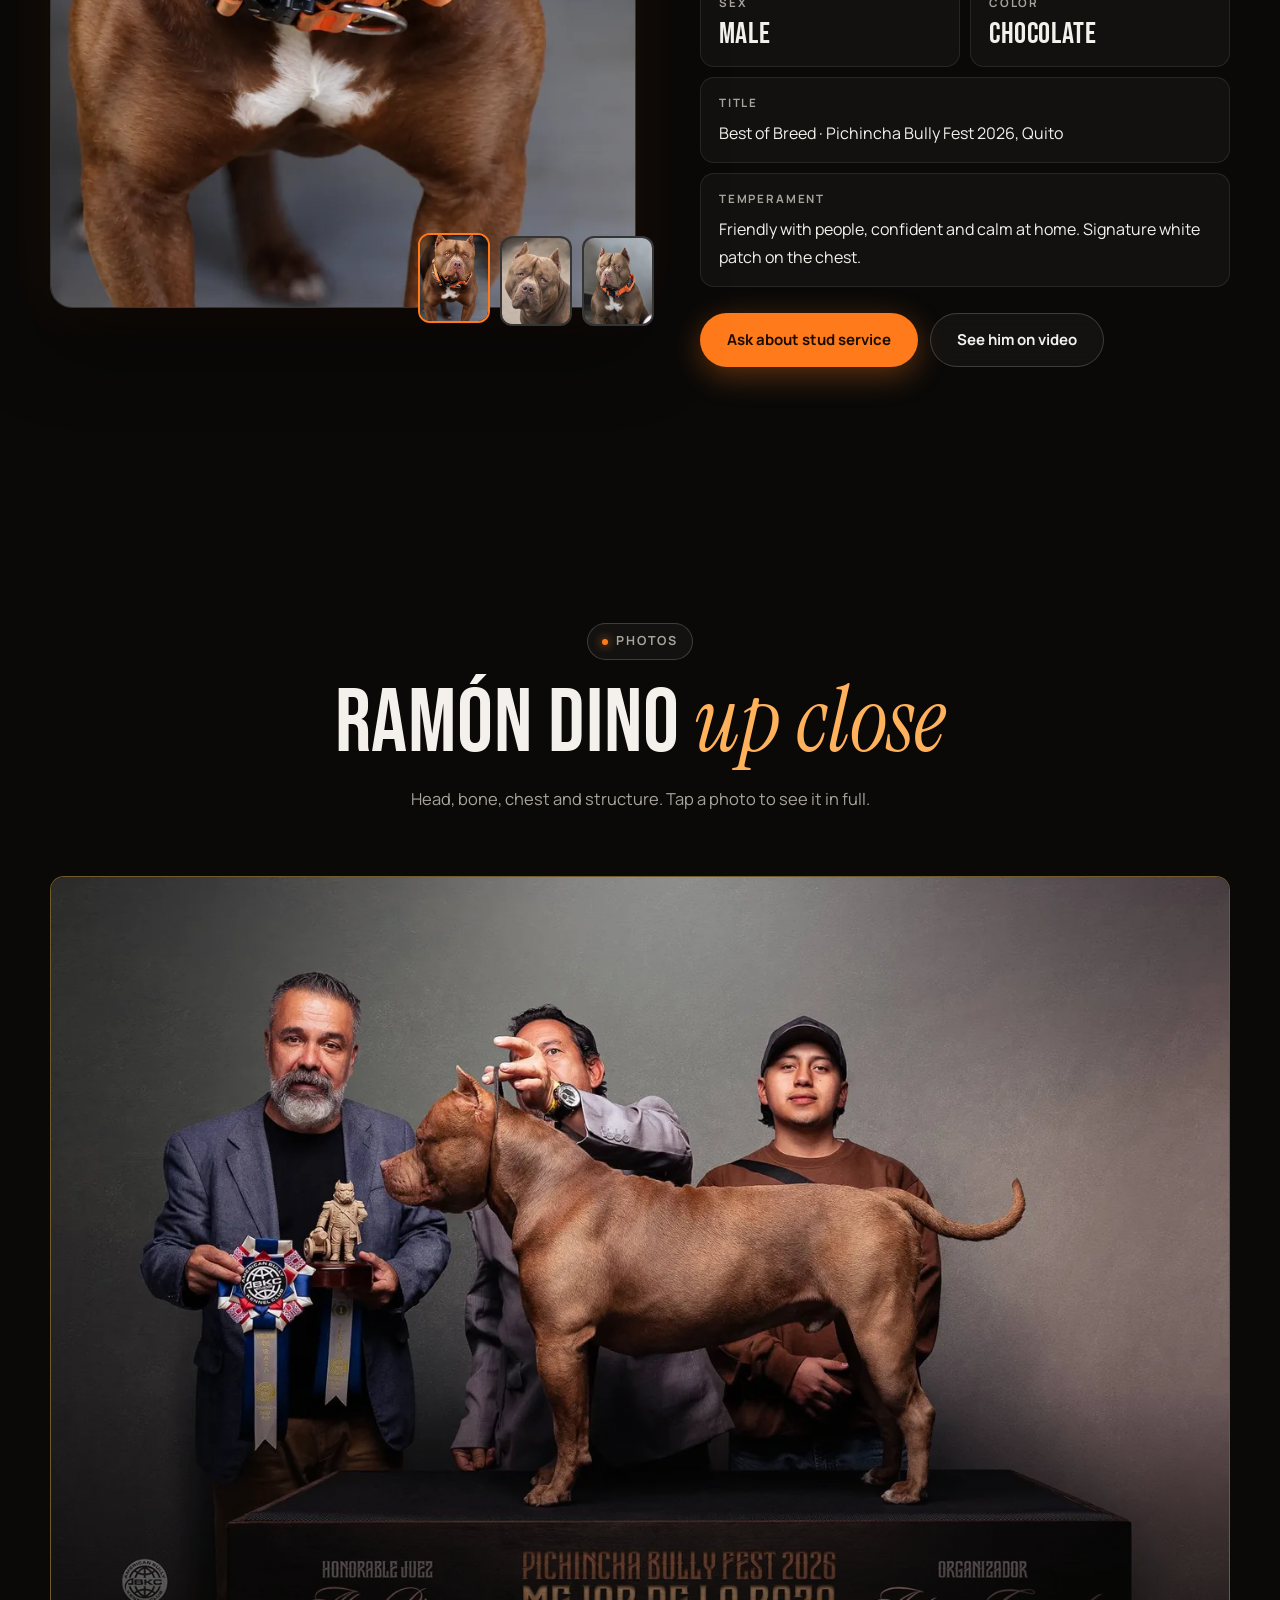
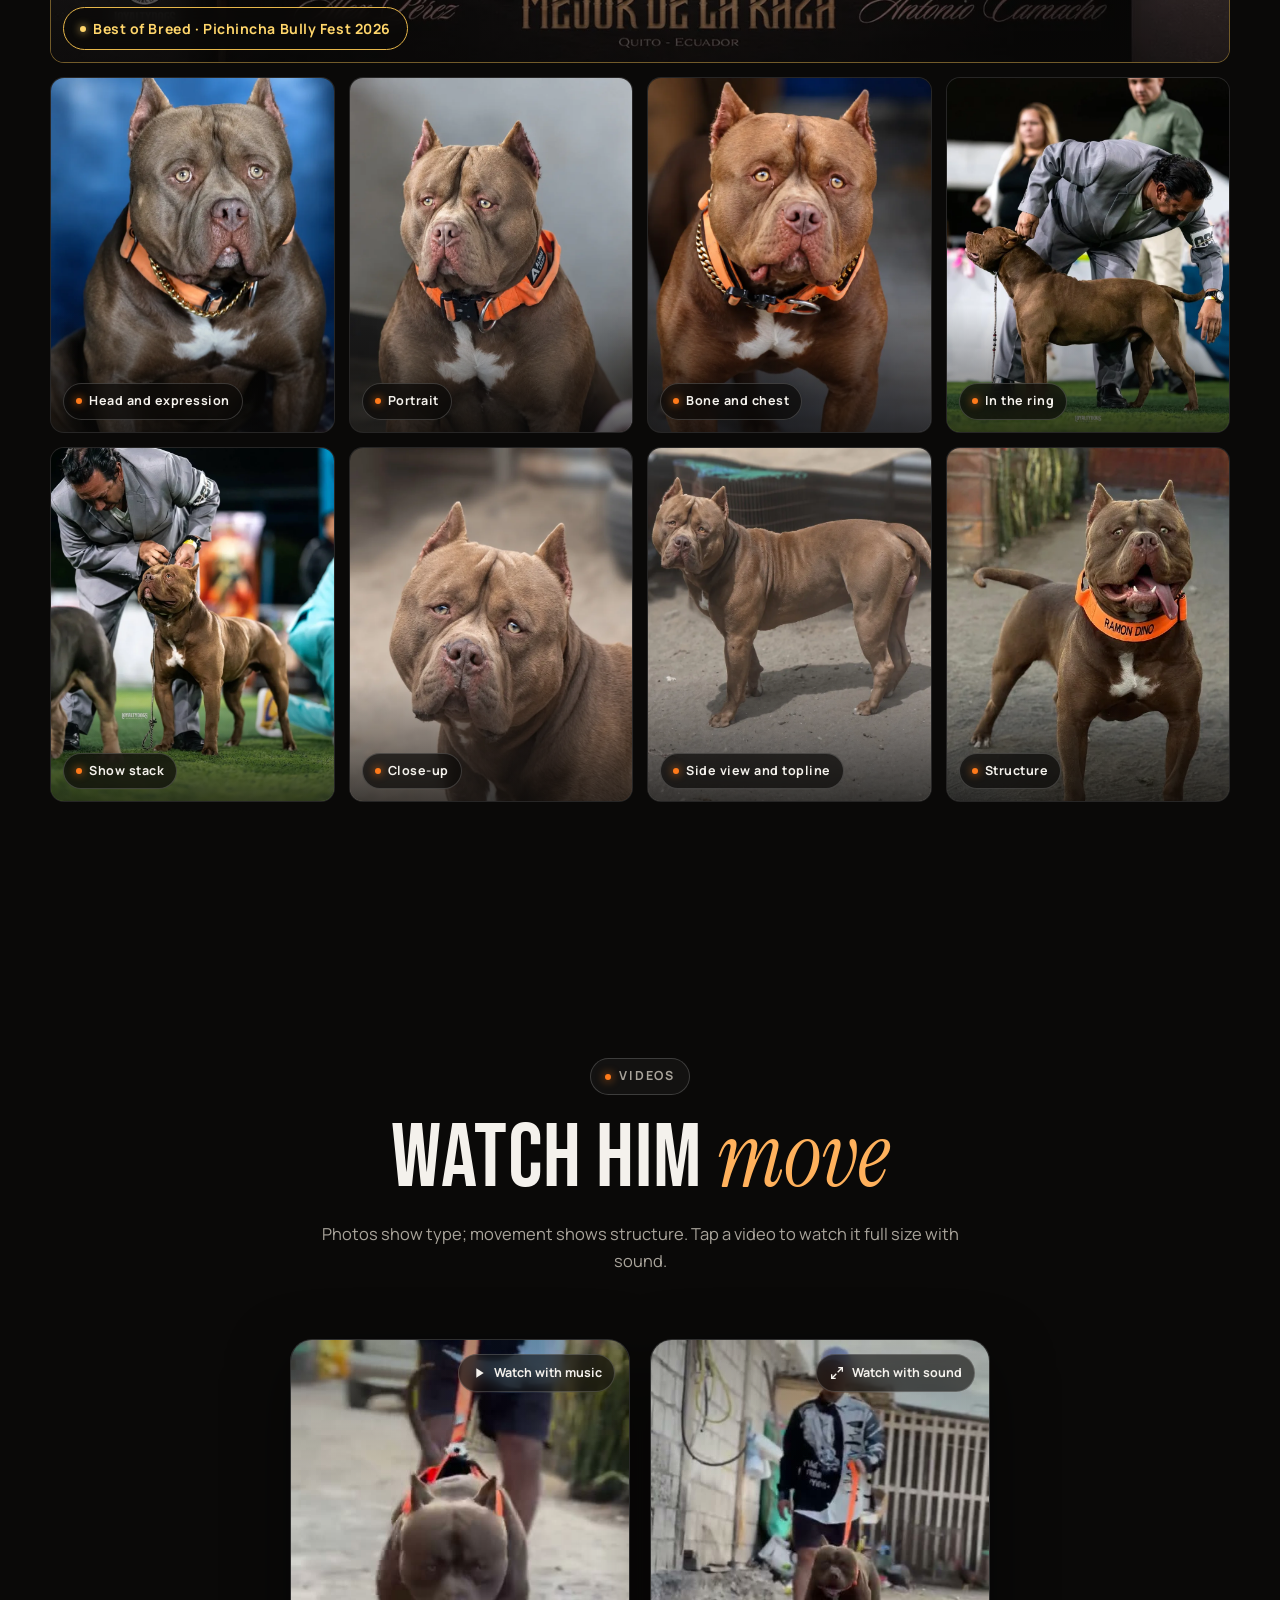
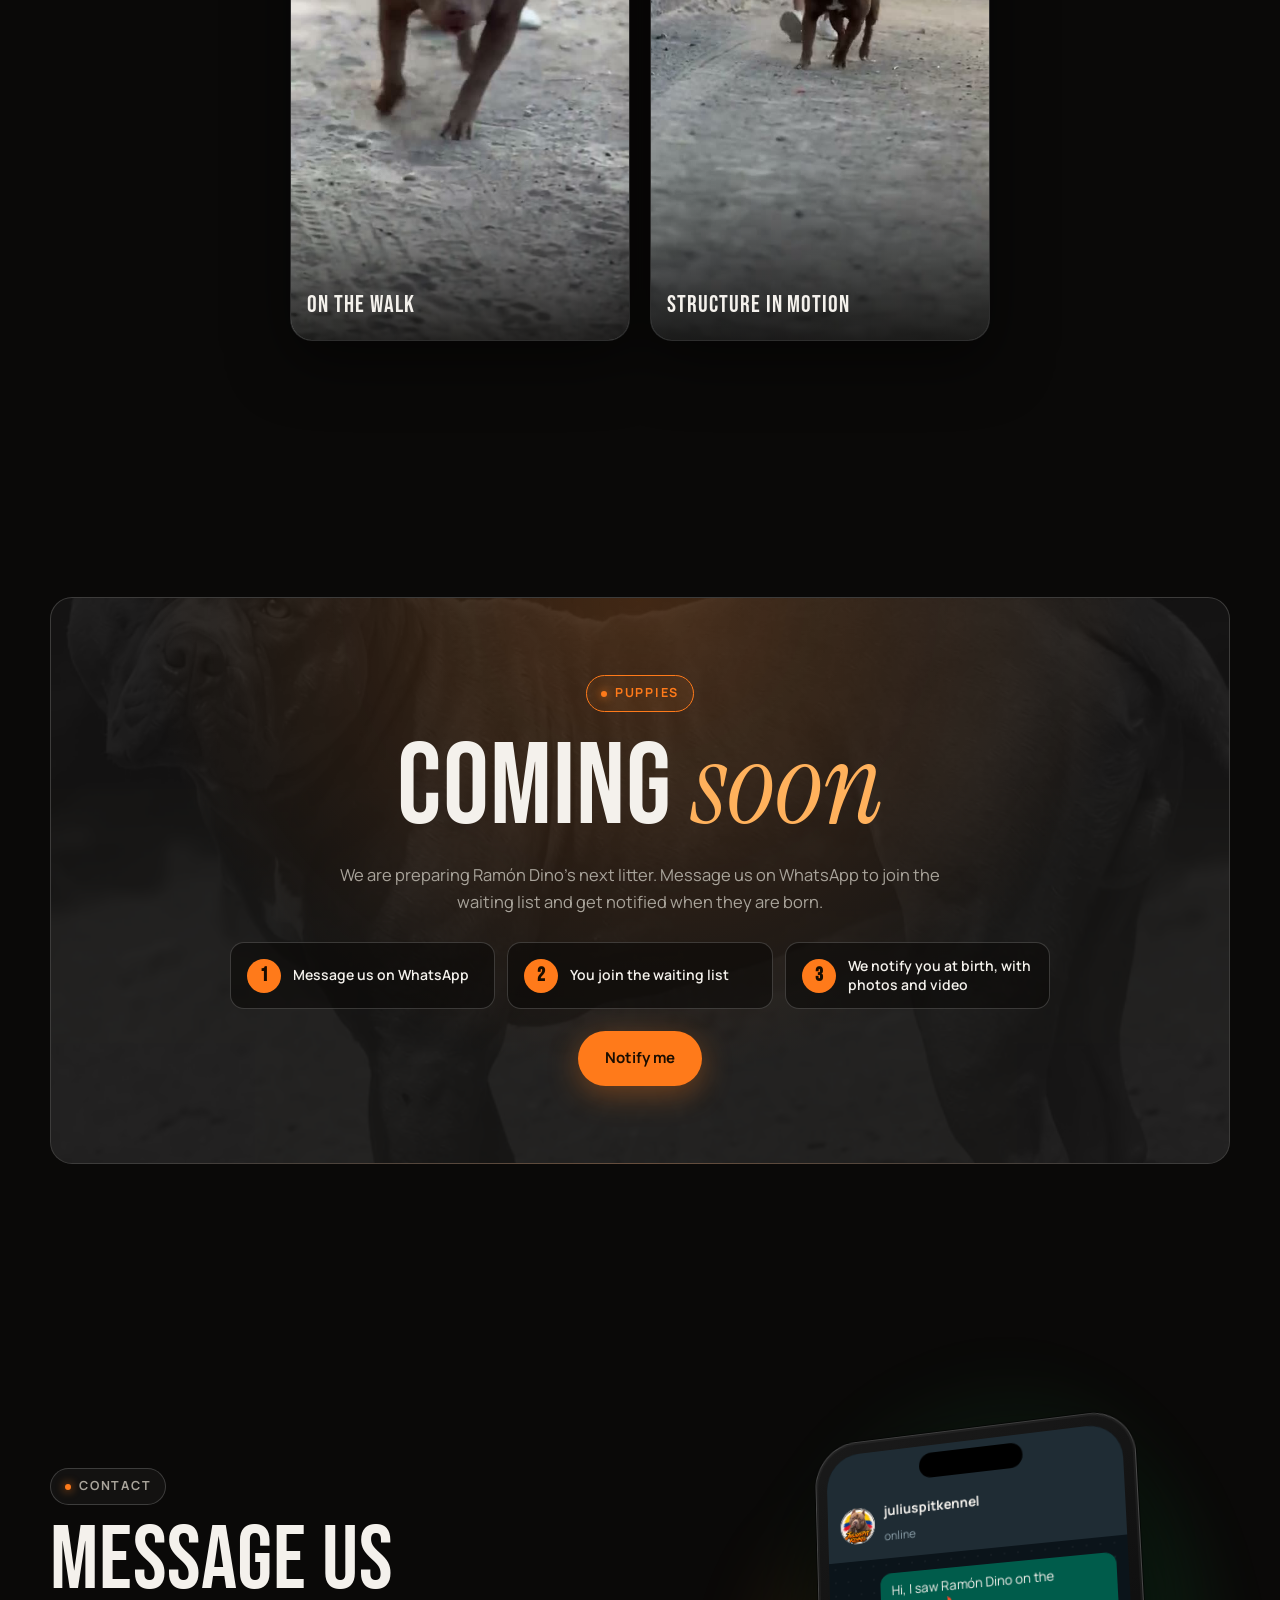
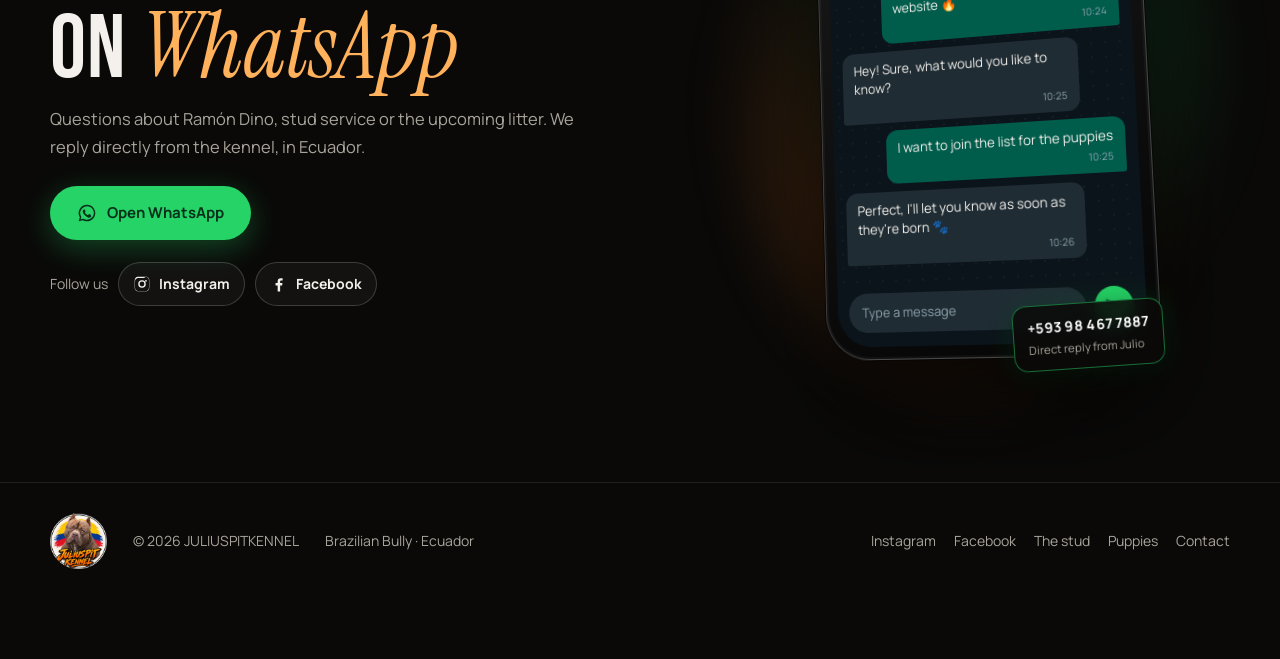
==== commit 55564688: "Galería sin repetidas en 4 columnas, música de YouTube en el primer video, teléfono inclinado, logo " ====
--- a/index.html
+++ b/index.html
@@ -9,9 +9,9 @@
 <meta property="og:title" content="JULIUSPITKENNEL | Ramón Dino, Brazilian Bully">
 <meta property="og:description" content="Conoce a Ramón Dino, Brazilian Bully. Cachorros próximamente.">
 <meta property="og:type" content="website">
-<meta property="og:image" content="img/logo/og.jpg">
-<link rel="icon" type="image/png" href="img/logo/favicon.png">
-<link rel="apple-touch-icon" href="img/logo/favicon.png">
+<meta property="og:image" content="img/logo/jpk-og.jpg">
+<link rel="icon" type="image/png" href="img/logo/jpk-favicon.png">
+<link rel="apple-touch-icon" href="img/logo/jpk-favicon.png">
 <link rel="preconnect" href="https://fonts.googleapis.com">
 <link rel="preconnect" href="https://fonts.gstatic.com" crossorigin>
 <link rel="stylesheet" href="https://fonts.googleapis.com/css2?family=Bebas+Neue&family=Instrument+Serif:ital@1&family=Manrope:wght@400;500;600;700&display=swap">
@@ -20,7 +20,7 @@
 <script type="application/ld+json">
 { "@context": "https://schema.org", "@type": "LocalBusiness", "name": "JULIUSPITKENNEL", "sameAs": ["https://www.instagram.com/juliuspitkennel", "https://www.facebook.com/julio.ortiz.232523"],
   "description": "Criadero de bullies en Ecuador. Ramón Dino, macho Brazilian Bully.",
-  "image": "img/logo/og.jpg", "address": { "@type": "PostalAddress", "addressCountry": "EC" } }
+  "image": "img/logo/jpk-og.jpg", "address": { "@type": "PostalAddress", "addressCountry": "EC" } }
 </script>
 </head>
 <body>
@@ -32,7 +32,7 @@
 <header class="nav" id="top">
   <div class="wrap nav__in">
     <a class="brand" href="#top" aria-label="JULIUSPITKENNEL, inicio">
-      <img class="brand__logo" src="img/logo/logo-nav.png" width="320" height="317" alt="">
+      <img class="brand__logo" src="img/logo/jpk-nav.png" width="320" height="317" alt="">
       <span class="brand__name">Julius<em>pit</em>kennel</span>
     </a>
     <nav class="nav__links" id="menu" aria-label="Secciones">
@@ -106,8 +106,8 @@
       <span class="stud__badge pill pill--accent" data-i18n="stud.badge">El macho</span>
       <div class="stud__thumbs" role="tablist" aria-label="Fotos de Ramón Dino">
         <button type="button" class="is-active" data-src="img/ramon-frontal.webp"><img src="img/ramon-frontal.webp" alt="" loading="lazy"></button>
+        <button type="button" data-src="img/ramon-cabeza-2.webp"><img src="img/ramon-cabeza-2.webp" alt="" loading="lazy"></button>
         <button type="button" data-src="img/ramon-retrato.webp"><img src="img/ramon-retrato.webp" alt="" loading="lazy"></button>
-        <button type="button" data-src="img/ramon-cabeza.webp"><img style="object-position:50% 30%" src="img/ramon-cabeza.webp" alt="" loading="lazy"></button>
       </div>
     </div>
     <div class="stud__text reveal" data-delay="1">
@@ -146,7 +146,6 @@
       <button class="tile" type="button" data-full="img/ramon-ring-1.webp"><img src="img/ramon-ring-1.webp" width="934" height="1400" alt="Ramón Dino en el ring, evaluado por el juez" loading="lazy" style="object-position:50% 70%"><span class="tile__cap" data-i18n="gal.c9">En el ring</span></button>
       <button class="tile" type="button" data-full="img/ramon-ring-2.webp"><img src="img/ramon-ring-2.webp" width="934" height="1400" alt="Ramón Dino posando en el ring" loading="lazy" style="object-position:50% 70%"><span class="tile__cap" data-i18n="gal.c11">Pose de exposición</span></button>
       <button class="tile" type="button" data-full="img/ramon-cabeza.webp"><img src="img/ramon-cabeza.webp" width="768" height="1360" alt="Primer plano de la cabeza de Ramón Dino" loading="lazy" style="object-position:50% 25%"><span class="tile__cap" data-i18n="gal.c4">Primer plano</span></button>
-      <button class="tile" type="button" data-full="img/ramon-cabeza-2.webp"><img src="img/ramon-cabeza-2.webp" width="1080" height="1080" alt="Primer plano de la cabeza de Ramón Dino" loading="lazy" style="object-position:50% 30%"><span class="tile__cap" data-i18n="gal.c12">Cabeza</span></button>
       <button class="tile" type="button" data-full="img/ramon-perfil.webp"><img src="img/ramon-perfil.webp" width="768" height="1360" alt="Ramón Dino de perfil, de pie" loading="lazy" style="object-position:50% 45%"><span class="tile__cap" data-i18n="gal.c2">Perfil y línea superior</span></button>
       <button class="tile" type="button" data-full="img/ramon-calle.webp"><img src="img/ramon-calle.webp" width="458" height="749" alt="Ramón Dino de pie con su collar naranja" loading="lazy" style="object-position:50% 20%"><span class="tile__cap" data-i18n="gal.c3">Estructura</span></button>
     </div>
@@ -163,8 +162,8 @@
     </div>
     <div class="reel">
       <figure class="vcard reveal">
-        <video src="video/ramon-paseo-1.mp4" poster="video/ramon-paseo-1.jpg" preload="metadata" autoplay muted loop playsinline></video>
-        <button class="vcard__open" type="button" aria-label="Ver en grande"><svg viewBox="0 0 24 24"><path d="M14 3h7v7h-2V6.4l-5.3 5.3-1.4-1.4L17.6 5H14V3ZM3 14h2v3.6l5.3-5.3 1.4 1.4L6.4 19H10v2H3v-7Z"/></svg><span data-i18n="vid.open">Ver con sonido</span></button>
+        <video src="video/ramon-paseo-1.mp4" poster="video/ramon-paseo-1.jpg" preload="metadata" autoplay muted loop playsinline data-music="vgTnkP9YCOA" data-music-start="14"></video>
+        <button class="vcard__open" type="button" aria-label="Ver en grande"><svg viewBox="0 0 24 24"><path d="M8 5v14l11-7z"/></svg><span data-i18n="vid.open1">Ver con música</span></button>
         <figcaption data-i18n="vid.c1">Caminando</figcaption>
       </figure>
       <figure class="vcard reveal" data-delay="1">
@@ -216,10 +215,13 @@
         </a>
       </div>
     </div>
-    <div class="phone reveal" data-delay="1" aria-hidden="true">
+    <div class="phone-wrap reveal" data-delay="1" aria-hidden="true">
+      <div class="phone-wrap__glow"></div>
+      <div class="phone">
+      <div class="phone__notch"></div>
       <div class="phone__screen">
         <div class="phone__top">
-          <span class="phone__avatar"><img src="img/logo/mark-240.png" alt=""></span>
+          <span class="phone__avatar"><img src="img/logo/jpk-mark.png" alt=""></span>
           <div><b>juliuspitkennel</b><small data-i18n="ph.status">en línea</small></div>
         </div>
         <div class="phone__chat">
@@ -230,6 +232,8 @@
         </div>
         <div class="phone__input"><span data-i18n="ph.input">Escribe un mensaje</span><i><svg viewBox="0 0 24 24"><path d="M2 21l21-9L2 3v7l15 2-15 2z"/></svg></i></div>
       </div>
+      </div>
+      <div class="phone-wrap__chip"><b>+593 98 467 7887</b><span data-i18n="ph.chip">Respuesta directa de Julio</span></div>
     </div>
   </div>
 </section>
@@ -238,7 +242,7 @@
 
 <footer class="footer">
   <div class="wrap footer__in">
-    <img class="footer__logo" src="img/logo/logo-nav.png" width="320" height="317" alt="JULIUSPITKENNEL">
+    <img class="footer__logo" src="img/logo/jpk-nav.png" width="320" height="317" alt="JULIUSPITKENNEL">
     <span>© <span class="js-year">2026</span> JULIUSPITKENNEL</span>
     <span data-i18n="ft.tag">Brazilian Bully · Ecuador</span>
     <nav class="footer__links" aria-label="Pie">
@@ -265,6 +269,7 @@
 <div class="vmodal" id="vmodal" hidden role="dialog" aria-modal="true" aria-label="Video">
   <button class="vmodal__close" type="button" aria-label="Cerrar">×</button>
   <video controls playsinline></video>
+  <div class="vmodal__music" id="ytplayer" aria-hidden="true"></div>
 </div>
 
 <script src="js/i18n.js"></script>
--- a/css/style.css
+++ b/css/style.css
@@ -164,7 +164,7 @@
 .stud__cta { display: flex; flex-wrap: wrap; gap: 12px; margin-top: 26px; }
 
 /* ---------- Galería (retícula uniforme; el premio como banner) ---------- */
-.gallery { display: grid; grid-template-columns: repeat(3, 1fr); gap: 14px; }
+.gallery { display: grid; grid-template-columns: repeat(4, 1fr); gap: 14px; }
 .tile { position: relative; display: block; width: 100%; aspect-ratio: 4 / 5; margin: 0; border-radius: var(--r-sm); overflow: hidden; border: 1px solid var(--line); background: var(--bg-2); cursor: zoom-in; padding: 0; transition: border-color .3s, box-shadow .3s; }
 .tile img { width: 100%; height: 100%; object-fit: cover; object-position: 50% 0; transition: transform .7s; }
 .tile:hover { border-color: rgba(255,122,26,.5); box-shadow: 0 0 40px rgba(255,122,26,.12); }
@@ -187,6 +187,8 @@
 .vcard:hover .vcard__open { background: var(--accent); color: var(--accent-ink); border-color: var(--accent); }
 .vmodal { position: fixed; inset: 0; z-index: 95; background: rgba(10,9,8,.96); display: flex; align-items: center; justify-content: center; padding: 20px; }
 .vmodal[hidden] { display: none; }
+.vmodal__music { position: absolute; width: 1px; height: 1px; overflow: hidden; opacity: 0; pointer-events: none; }
+.vmodal__music iframe { width: 200px; height: 120px; }
 .vmodal video { max-width: min(560px, 100%); max-height: 92vh; width: auto; border-radius: var(--r); background: #000; box-shadow: 0 30px 90px rgba(0,0,0,.8), 0 0 60px rgba(255,122,26,.15); }
 .vmodal__close { position: absolute; top: 14px; right: 14px; width: 50px; height: 50px; border-radius: 50%; background: rgba(255,255,255,.06); border: 1px solid var(--line-2); color: #fff; font-size: 30px; line-height: 1; display: flex; align-items: center; justify-content: center; }
 
@@ -224,9 +226,17 @@
 .contact { display: grid; grid-template-columns: 1.1fr .9fr; gap: clamp(28px, 5vw, 72px); align-items: center; }
 .contact__text h2 { margin: 14px 0 12px; }
 .contact__text > p { color: var(--muted); max-width: 32em; margin-bottom: 26px; }
-.phone { margin-inline: auto; width: min(320px, 100%); border-radius: 44px; border: 1px solid var(--line-2); background: #000; padding: 12px; box-shadow: 0 40px 100px rgba(0,0,0,.7), 0 0 60px rgba(255,122,26,.1); }
-.phone__screen { border-radius: 34px; background: #0b141a; overflow: hidden; }
-.phone__top { display: flex; align-items: center; gap: 10px; padding: 26px 14px 12px; background: #1f2c34; }
+.phone-wrap { position: relative; width: min(340px, 100%); margin-inline: auto; perspective: 1400px; }
+.phone-wrap__glow { position: absolute; inset: -10% -20%; border-radius: 50%; background: radial-gradient(circle at 60% 40%, rgba(37,211,102,.22), transparent 55%), radial-gradient(circle at 30% 70%, rgba(255,122,26,.2), transparent 55%); filter: blur(30px); pointer-events: none; }
+.phone { position: relative; border-radius: 46px; border: 1px solid rgba(255,255,255,.22); background: linear-gradient(160deg, #1a1a1a, #050505); padding: 12px; box-shadow: 0 50px 100px rgba(0,0,0,.75), 0 0 0 1px rgba(0,0,0,.6), inset 0 0 0 2px rgba(255,255,255,.04);
+  transform: rotateY(-16deg) rotateX(6deg) rotate(-4deg); transform-origin: 50% 50%; transition: transform .6s cubic-bezier(.2,.8,.2,1); }
+.phone-wrap:hover .phone { transform: rotateY(-8deg) rotateX(3deg) rotate(-2deg); }
+.phone__notch { position: absolute; top: 20px; left: 50%; width: 110px; height: 26px; margin-left: -55px; border-radius: 999px; background: #000; z-index: 3; }
+.phone-wrap__chip { position: absolute; right: -16px; bottom: -14px; z-index: 4; display: grid; gap: 2px; padding: 10px 14px; border-radius: 14px; background: rgba(10,9,8,.85); border: 1px solid rgba(37,211,102,.5); backdrop-filter: blur(10px); box-shadow: 0 10px 30px rgba(0,0,0,.5), 0 0 30px rgba(37,211,102,.15); transform: rotate(-4deg); }
+.phone-wrap__chip b { font-size: 14px; color: #fff; letter-spacing: .02em; }
+.phone-wrap__chip span { font-size: 11.5px; color: var(--muted); }
+.phone__screen { border-radius: 36px; background: #0b141a; overflow: hidden; }
+.phone__top { display: flex; align-items: center; gap: 10px; padding: 52px 14px 12px; background: #1f2c34; }
 .phone__avatar { width: 38px; height: 38px; border-radius: 50%; overflow: hidden; background: #fff; display: grid; place-items: center; }
 .phone__avatar img { width: 100%; height: 100%; object-fit: cover; }
 .phone__avatar img { width: 100%; height: 100%; object-fit: cover; }
@@ -285,6 +295,7 @@
 @media (min-width: 861px) { .hero__scroll { display: block; } }
 @media (max-width: 1020px) {
   .steps { grid-template-columns: 1fr; }
+  .gallery { grid-template-columns: repeat(2, 1fr); }
 }
 @media (max-width: 860px) {
   .nav__in { gap: 12px; min-height: 68px; }
@@ -310,13 +321,15 @@
   .pair__x { justify-self: center; }
   .pcard { min-height: 420px; }
   .contact { grid-template-columns: 1fr; }
+  .phone-wrap { width: min(300px, 100%); }
+  .phone { transform: rotateY(-10deg) rotateX(4deg) rotate(-3deg); }
+  .phone-wrap__chip { right: 0; }
 }
 @media (max-width: 600px) {
   body { font-size: 16px; }
   h1 { font-size: clamp(58px, 17vw, 84px); }
   .stat { padding: 12px 14px; }
   .gallery { grid-template-columns: 1fr 1fr; gap: 8px; }
-  .tile--lead { grid-column: 1 / -1; aspect-ratio: 1 / 1; }
   .tile__cap { left: 8px; bottom: 8px; padding: 5px 9px; font-size: 11px; }
   .tile--banner .tile__cap { font-size: 12px; padding: 6px 10px; }
   .vcard figcaption { font-size: 20px; }
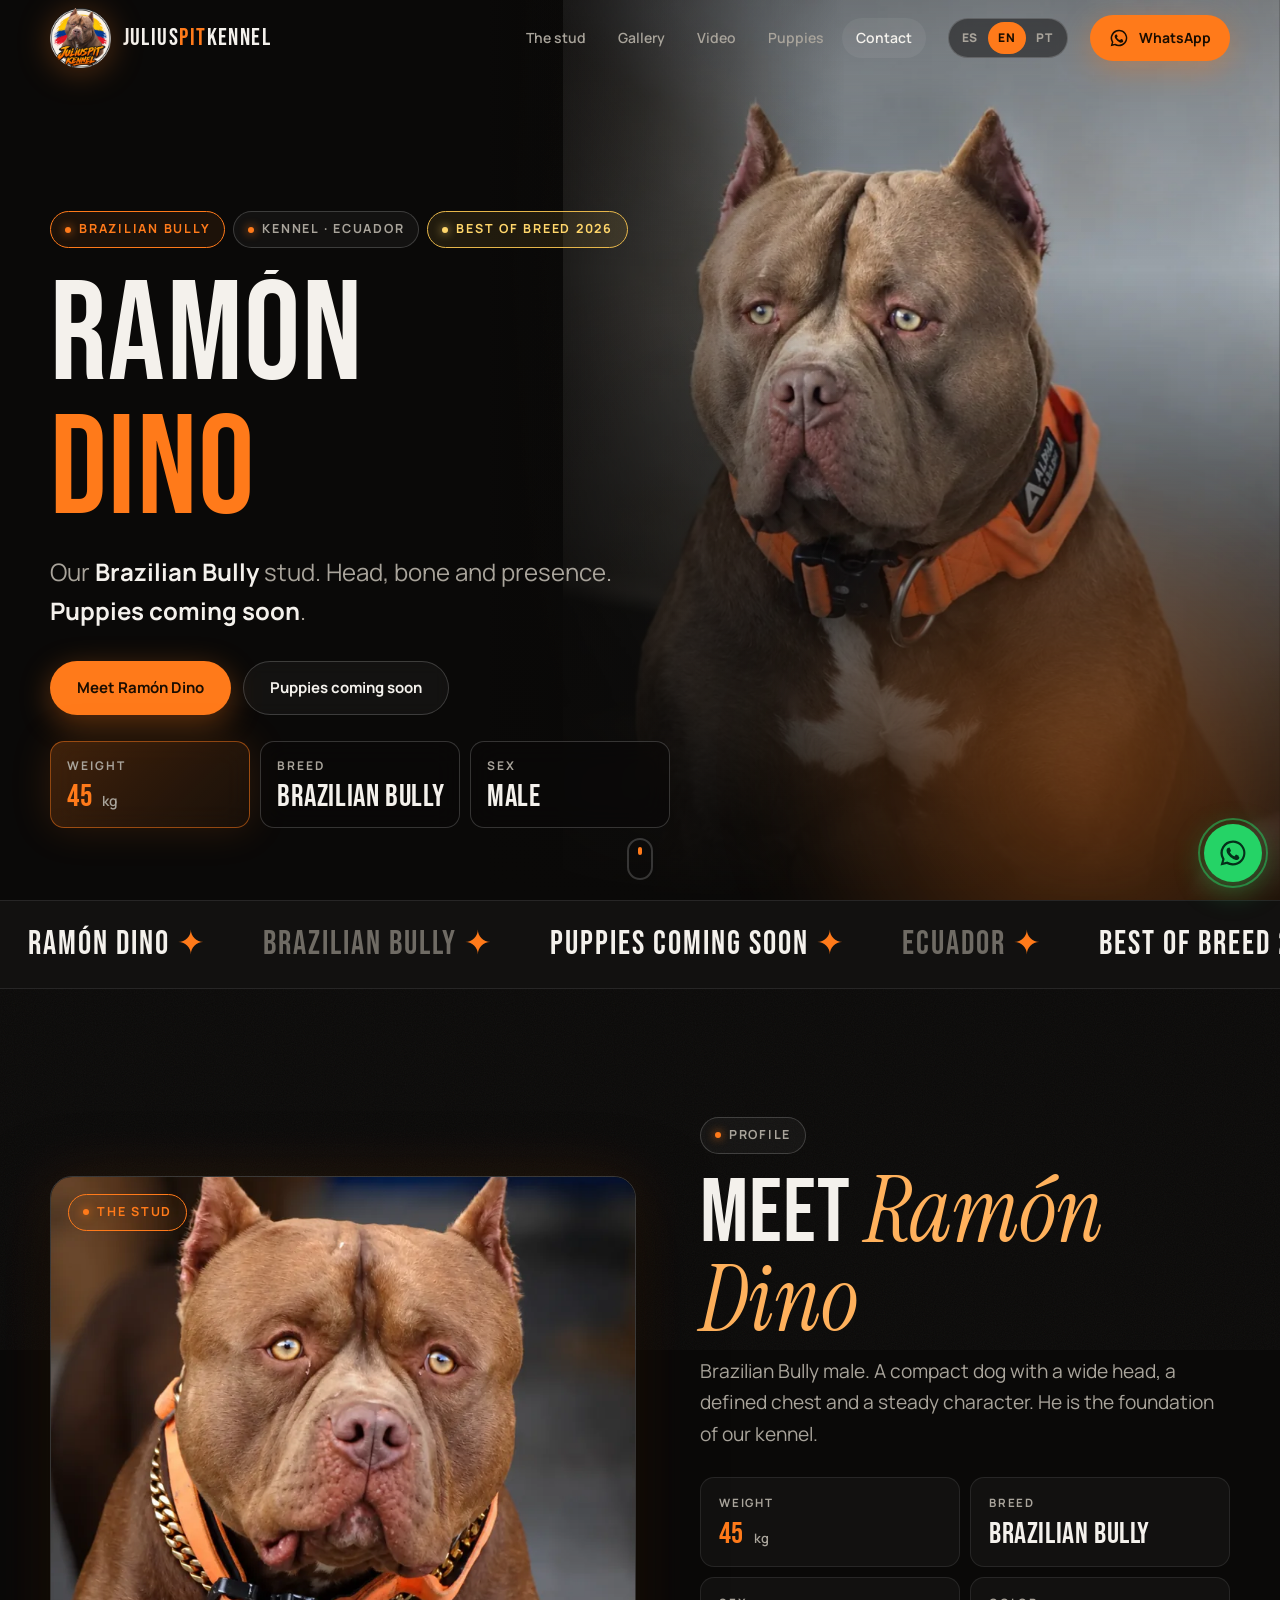
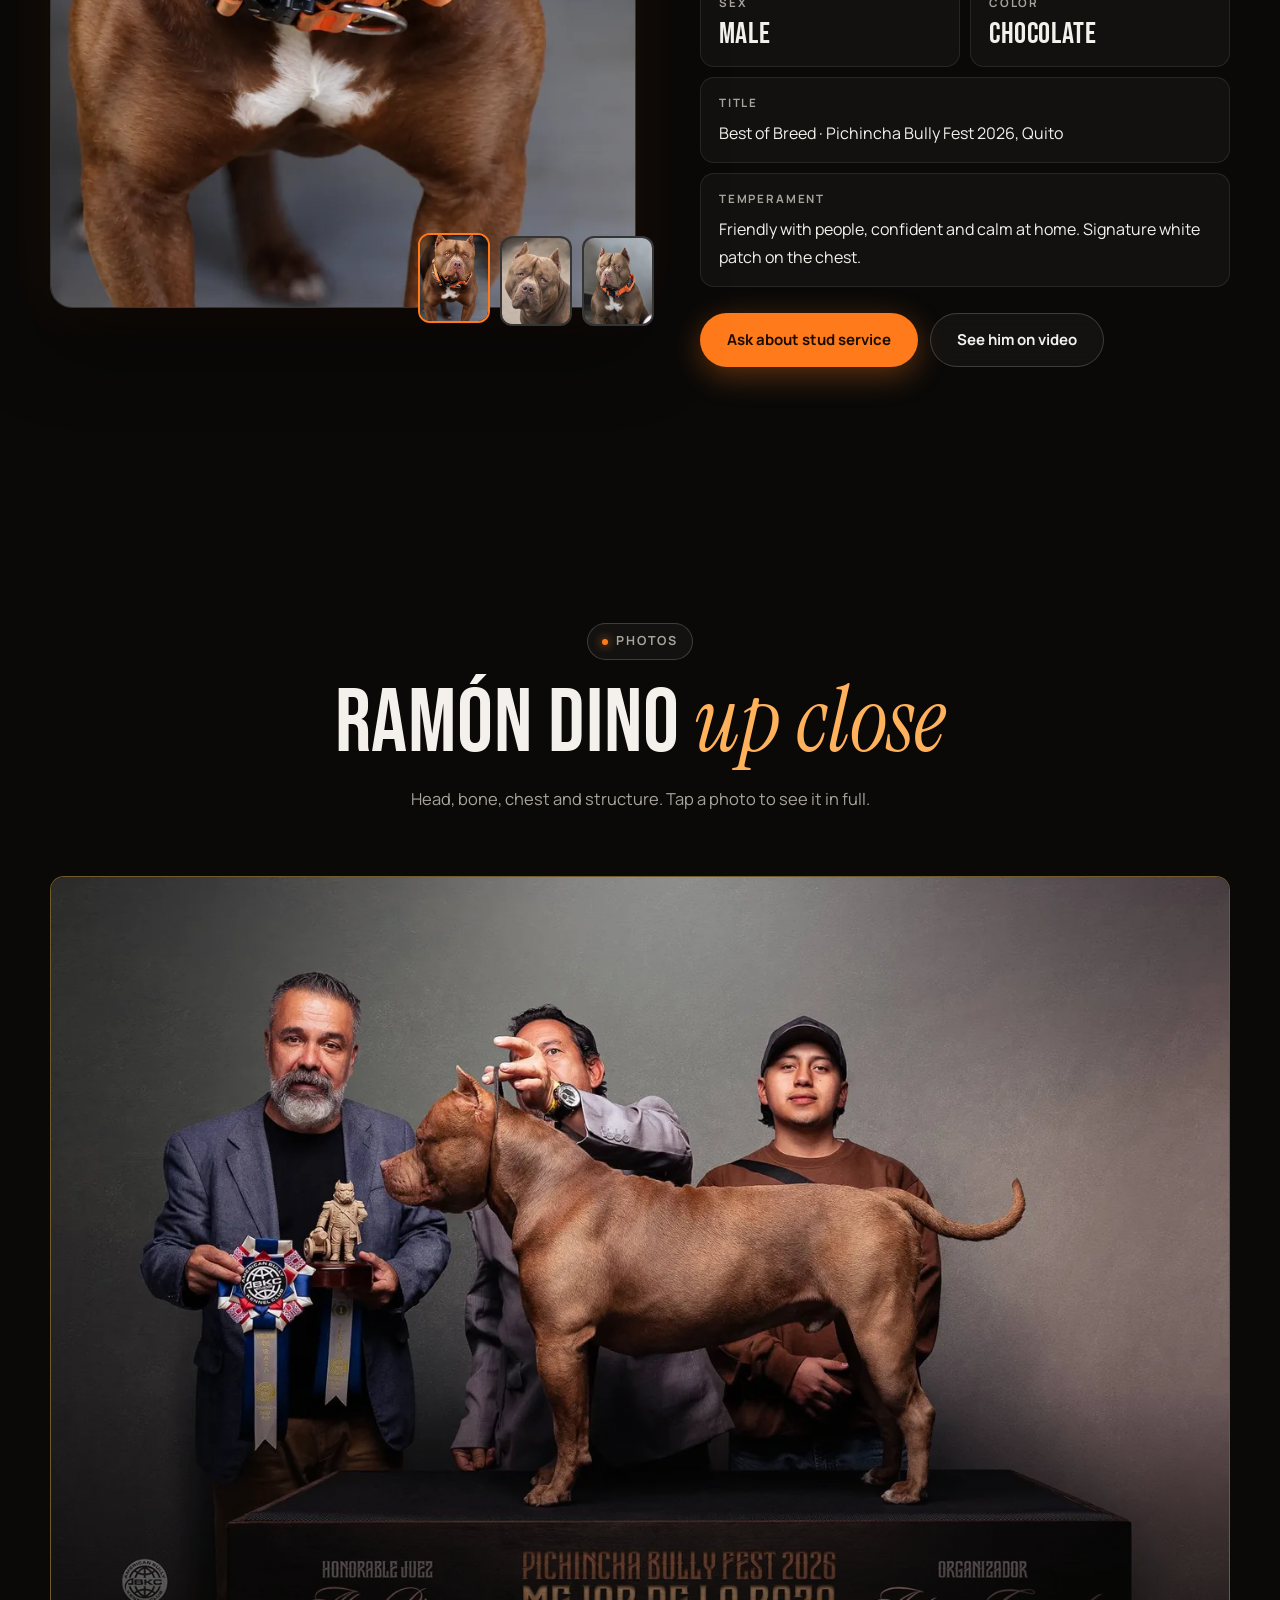
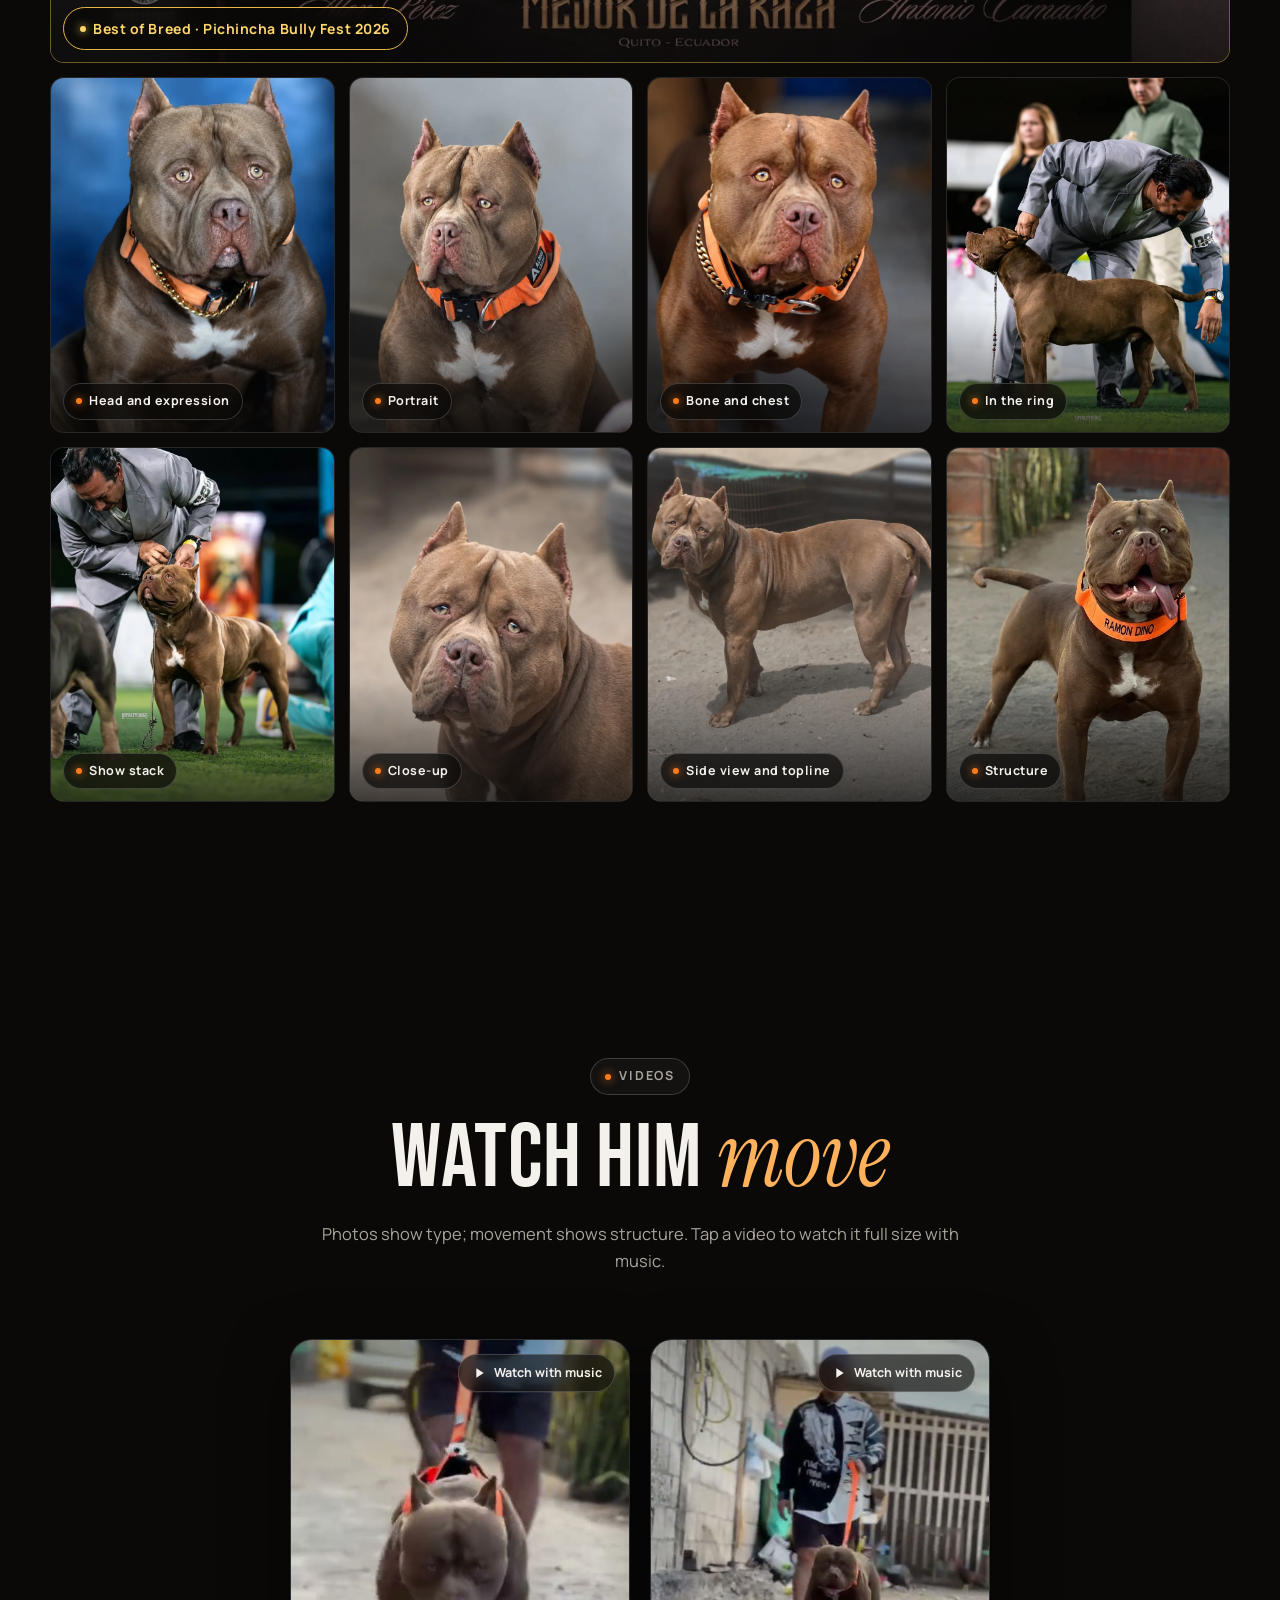
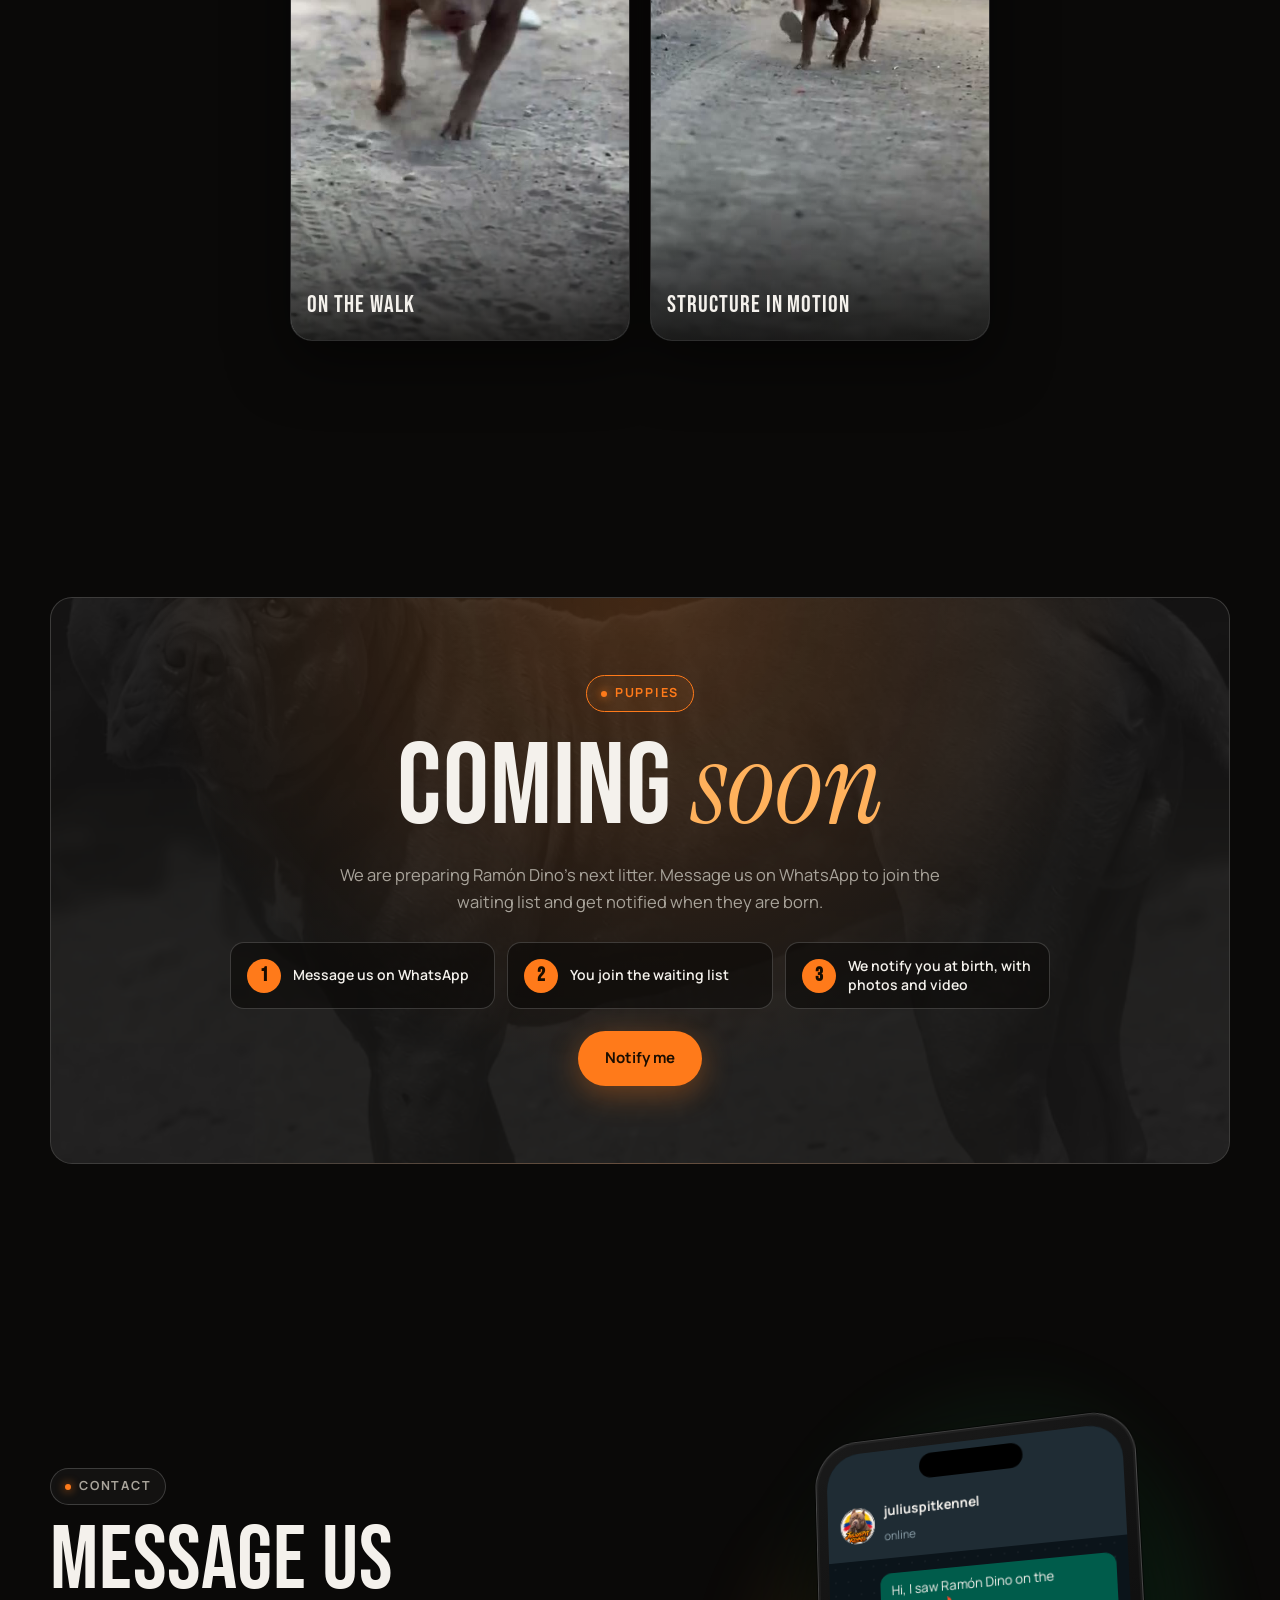
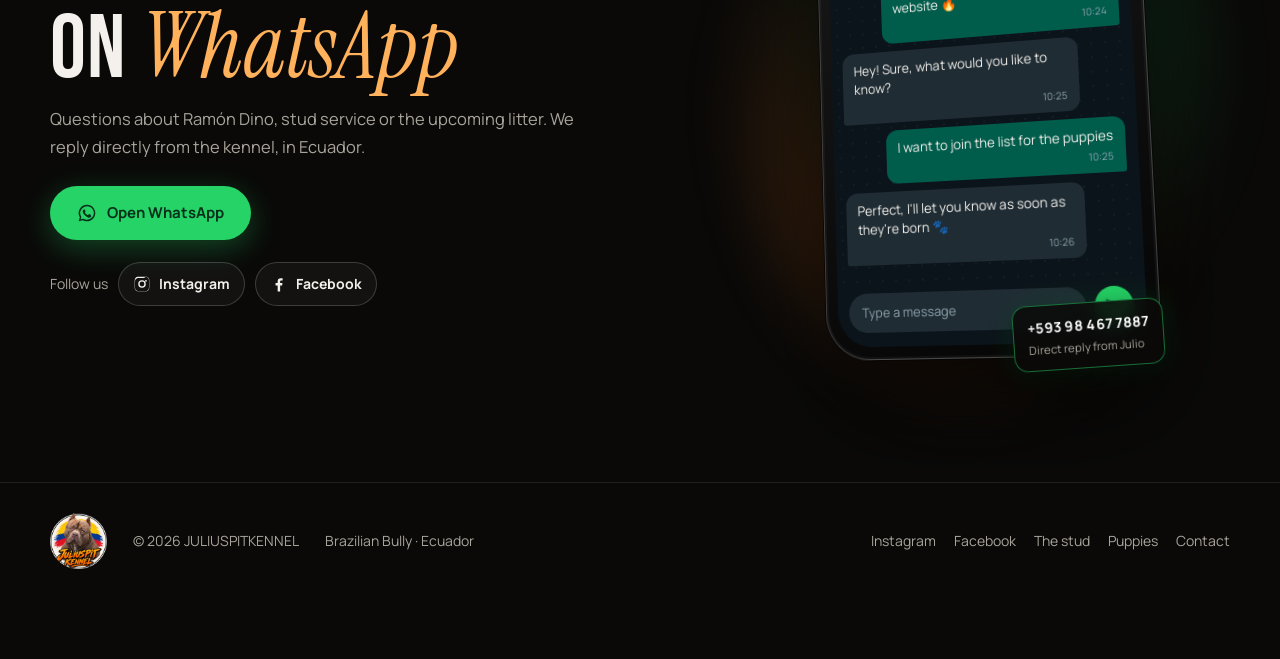
==== commit 79b27a56: "Música en el segundo video desde el segundo 5" ====
--- a/index.html
+++ b/index.html
@@ -158,7 +158,7 @@
     <div class="section__head reveal">
       <span class="pill" data-i18n="vid.pill">Videos</span>
       <h2 data-i18n="vid.title">Míralo <em>caminar</em></h2>
-      <p data-i18n="vid.p">Las fotos muestran el tipo; el movimiento muestra la estructura. Toca un video para verlo en grande y con sonido.</p>
+      <p data-i18n="vid.p">Las fotos muestran el tipo; el movimiento muestra la estructura. Toca un video para verlo en grande con música.</p>
     </div>
     <div class="reel">
       <figure class="vcard reveal">
@@ -167,8 +167,8 @@
         <figcaption data-i18n="vid.c1">Caminando</figcaption>
       </figure>
       <figure class="vcard reveal" data-delay="1">
-        <video src="video/ramon-paseo-2.mp4" poster="video/ramon-paseo-2.jpg" preload="metadata" autoplay muted loop playsinline></video>
-        <button class="vcard__open" type="button" aria-label="Ver en grande"><svg viewBox="0 0 24 24"><path d="M14 3h7v7h-2V6.4l-5.3 5.3-1.4-1.4L17.6 5H14V3ZM3 14h2v3.6l5.3-5.3 1.4 1.4L6.4 19H10v2H3v-7Z"/></svg><span data-i18n="vid.open">Ver con sonido</span></button>
+        <video src="video/ramon-paseo-2.mp4" poster="video/ramon-paseo-2.jpg" preload="metadata" autoplay muted loop playsinline data-music="3tbZGHl5rQ4" data-music-start="5"></video>
+        <button class="vcard__open" type="button" aria-label="Ver en grande"><svg viewBox="0 0 24 24"><path d="M8 5v14l11-7z"/></svg><span data-i18n="vid.open1">Ver con música</span></button>
         <figcaption data-i18n="vid.c2">Estructura en movimiento</figcaption>
       </figure>
     </div>
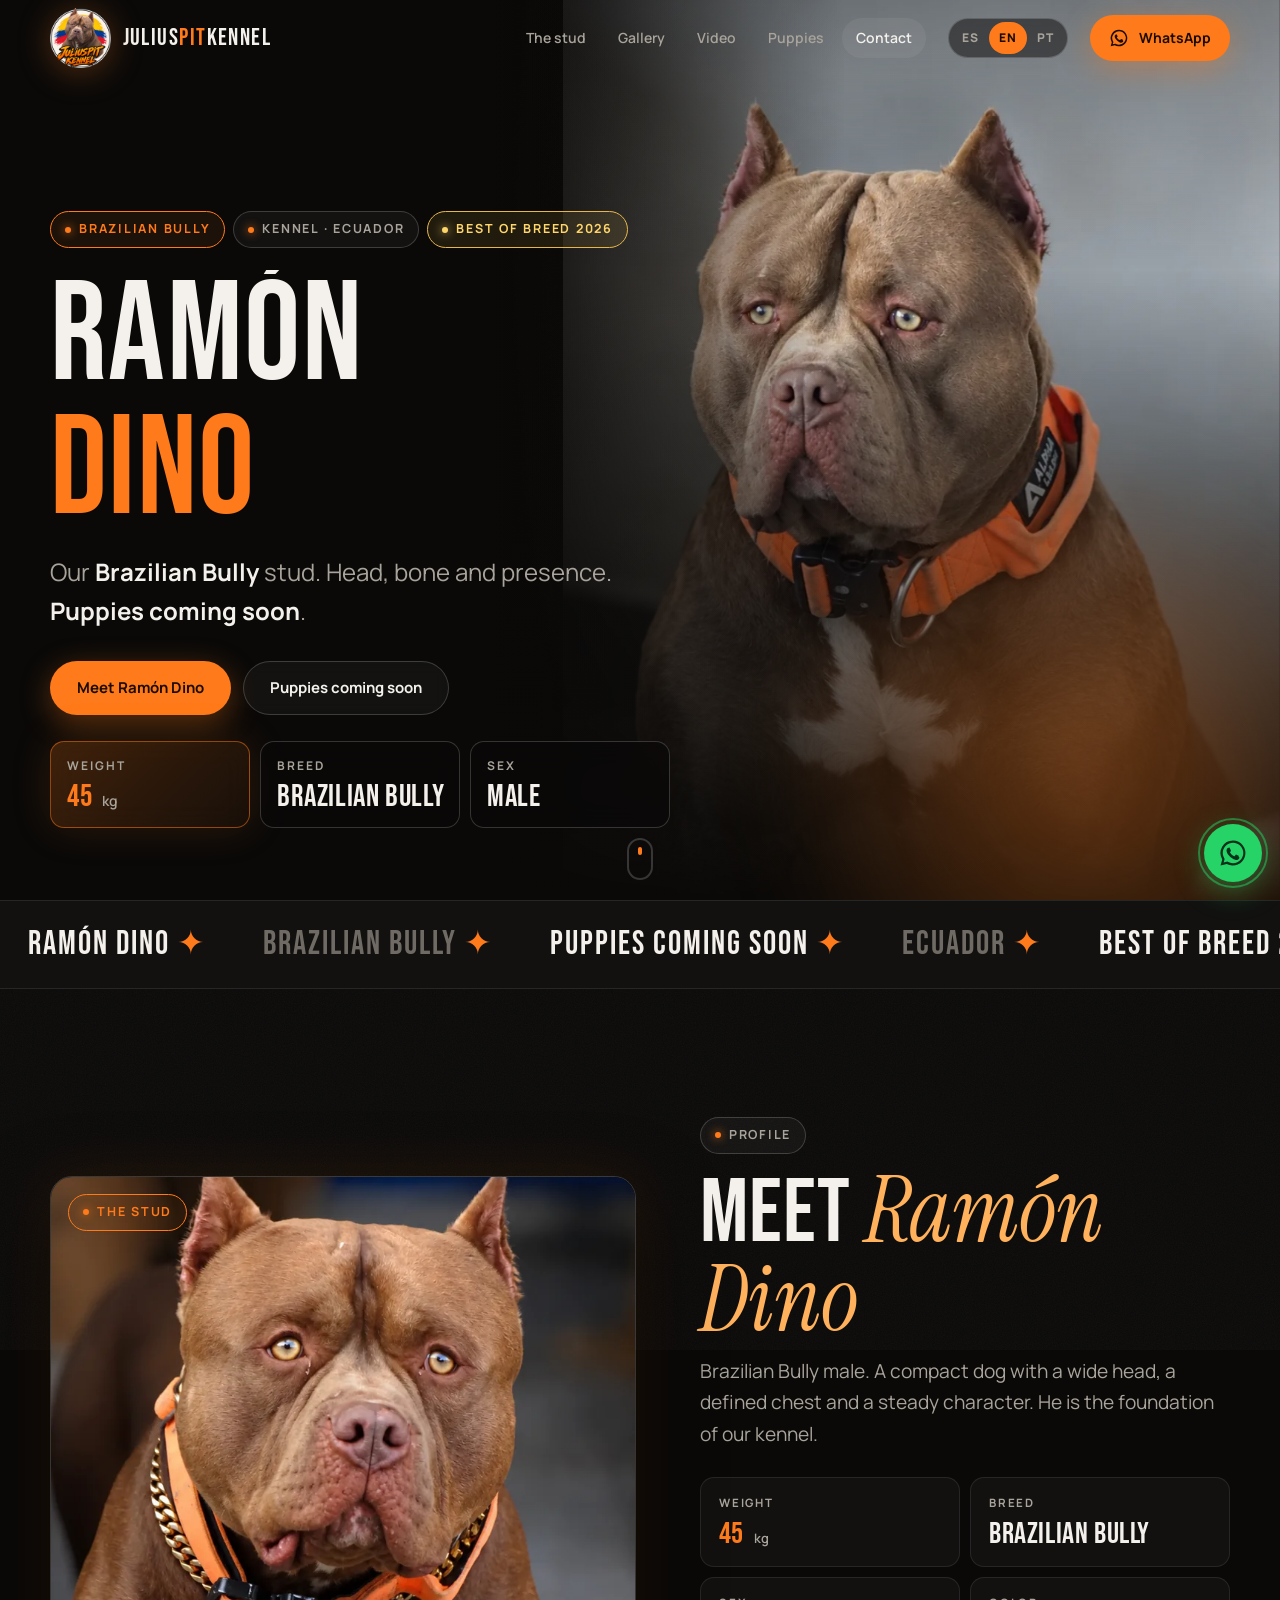
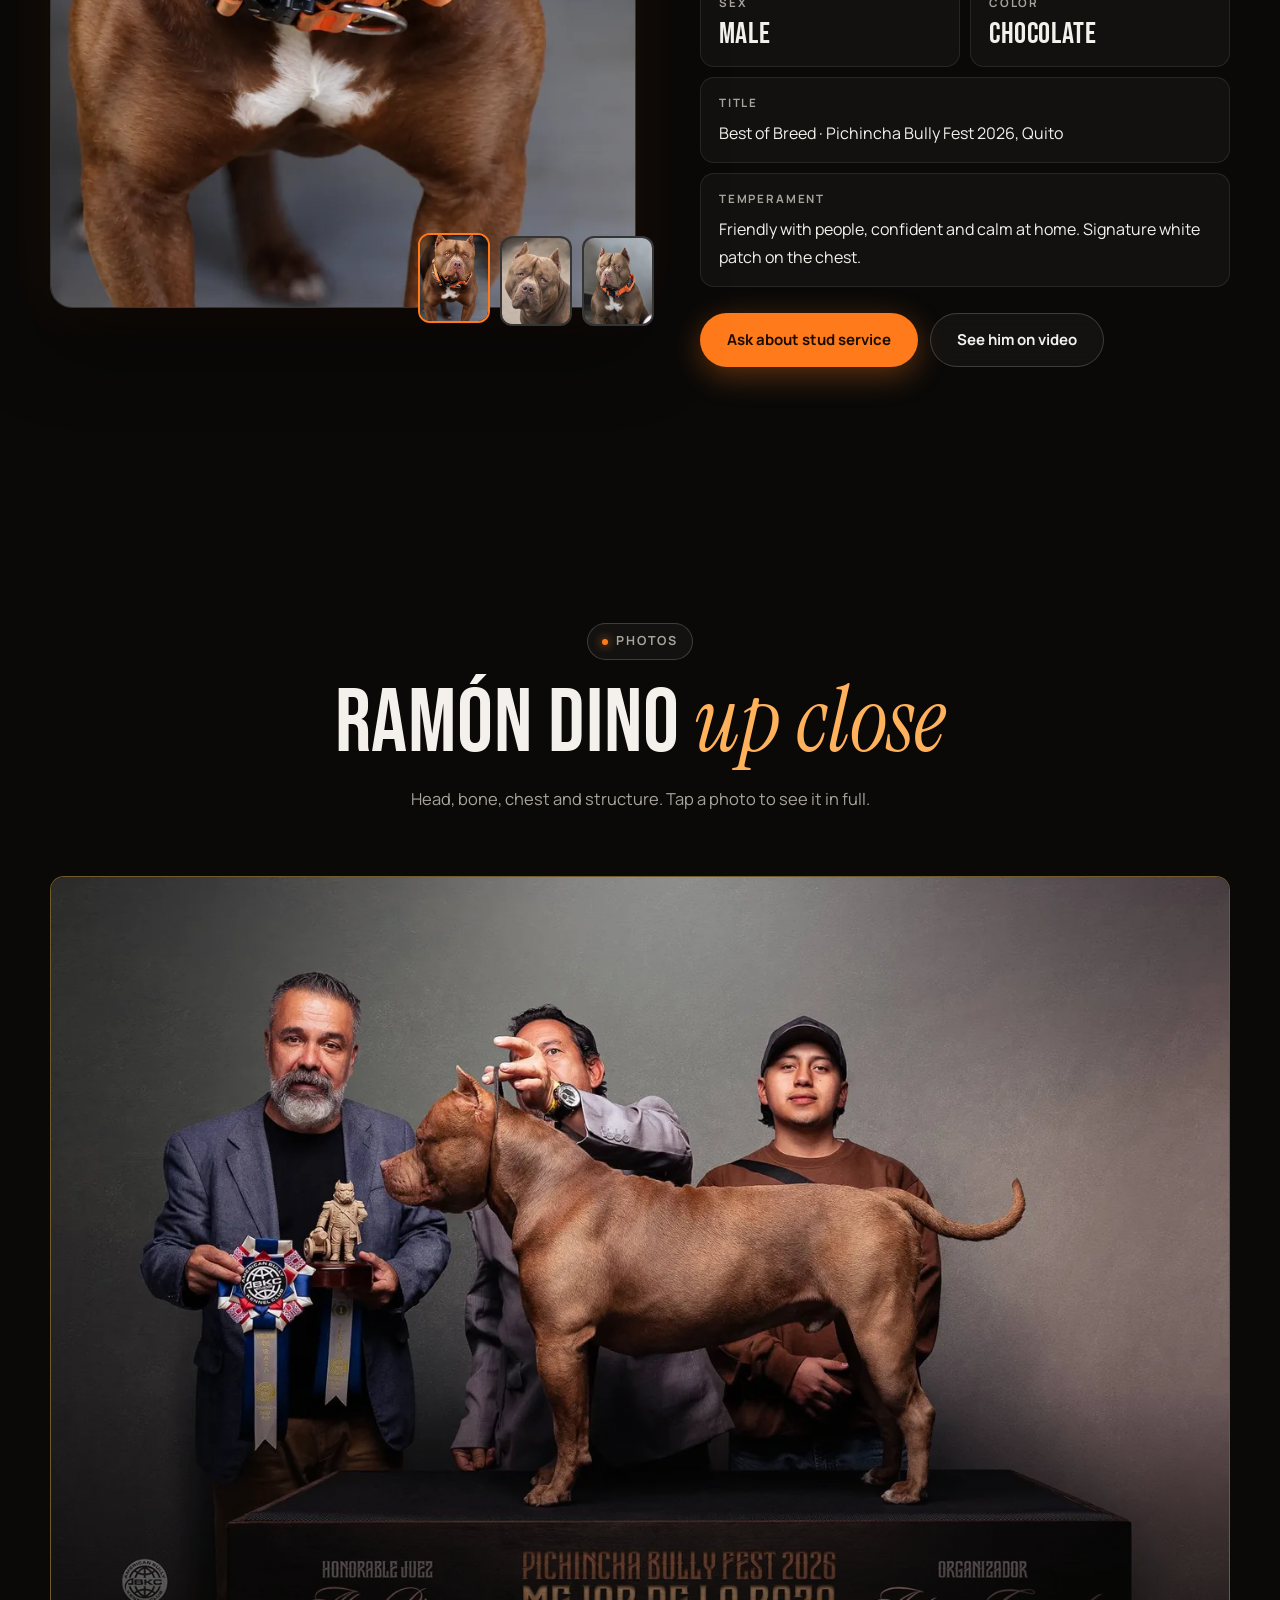
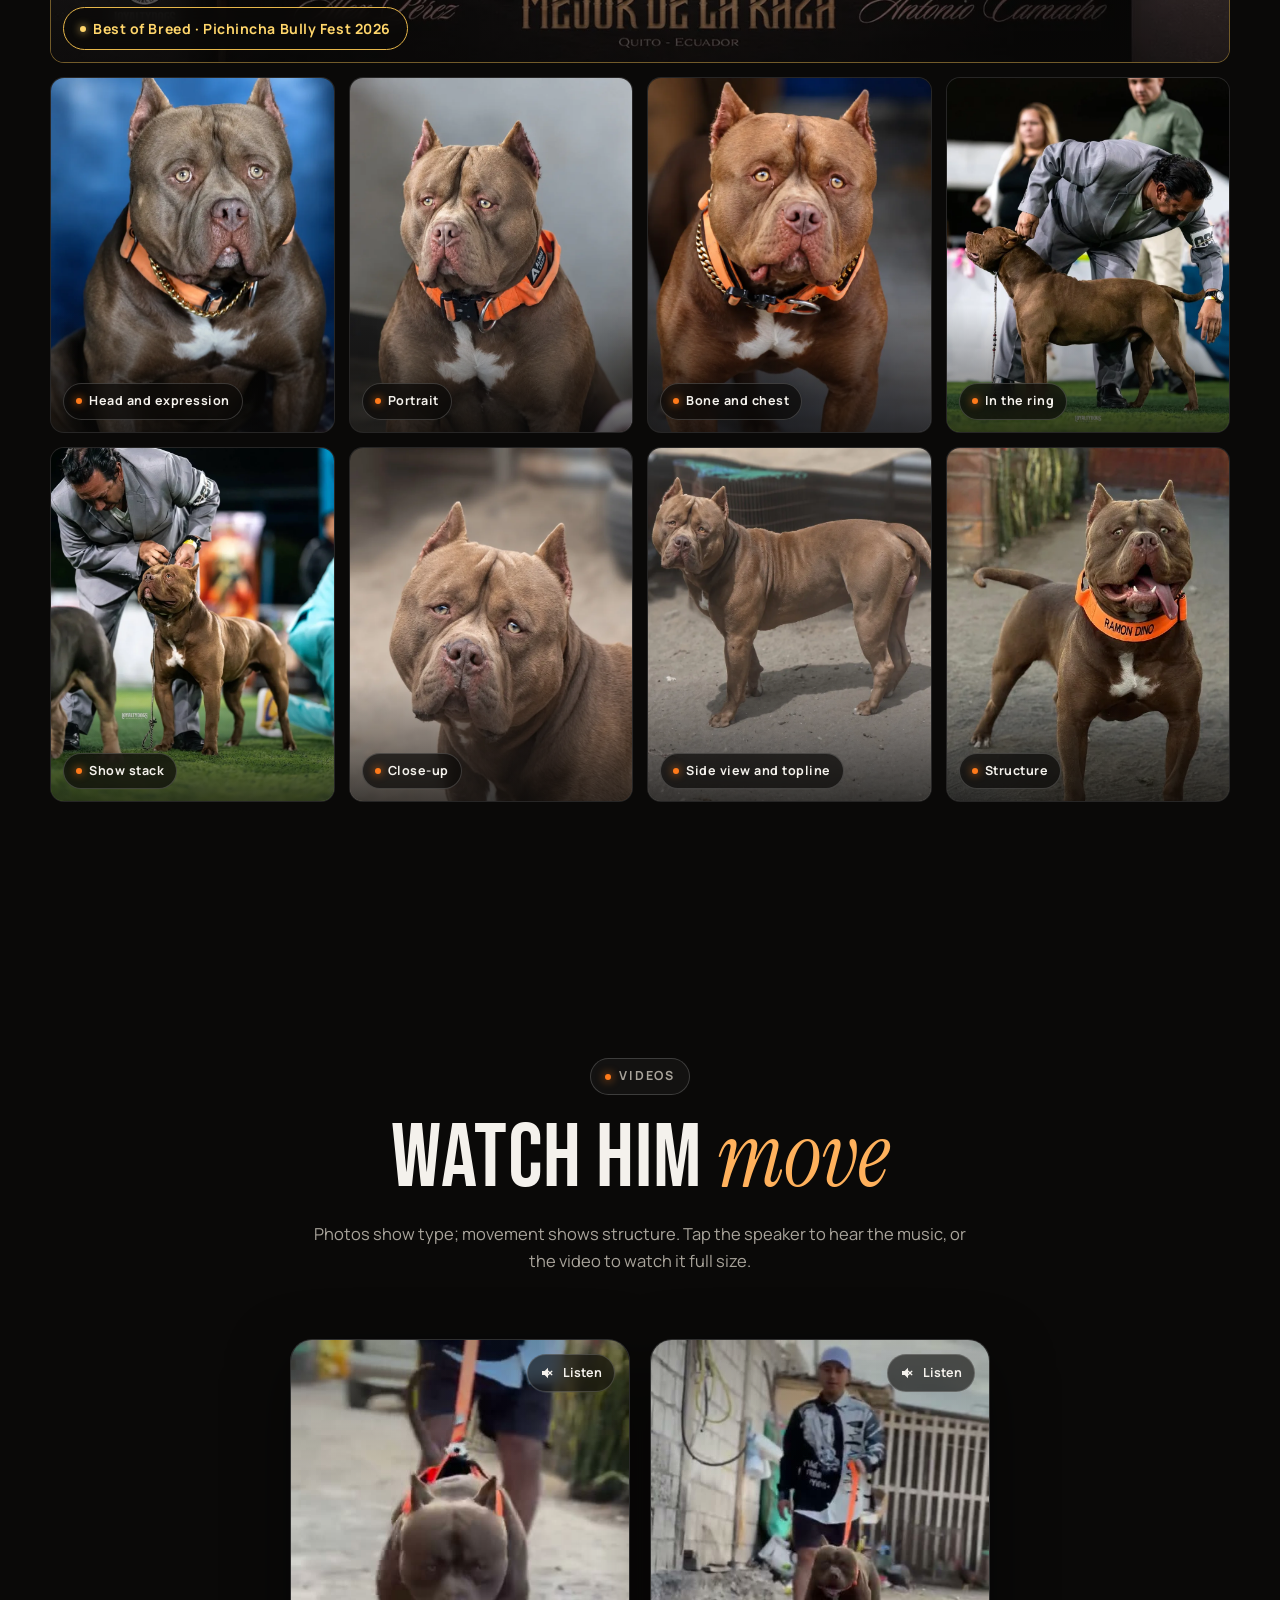
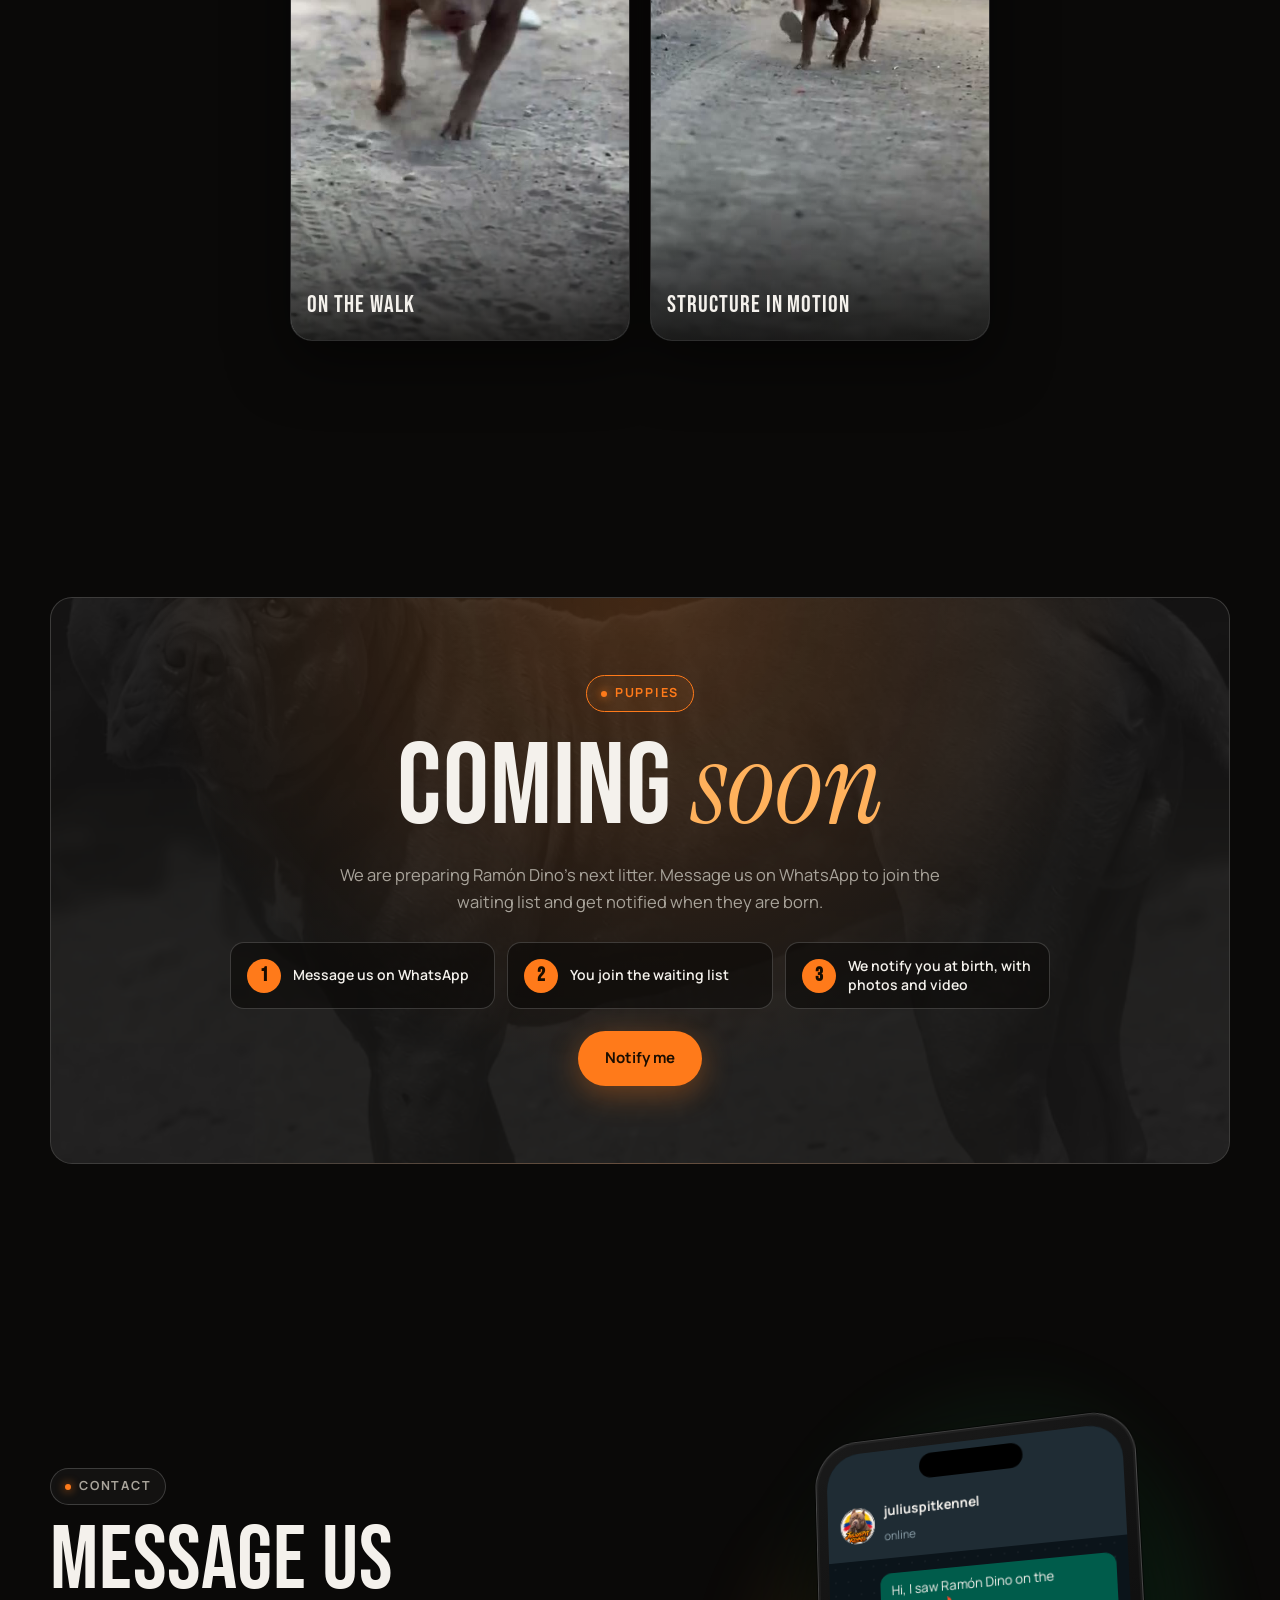
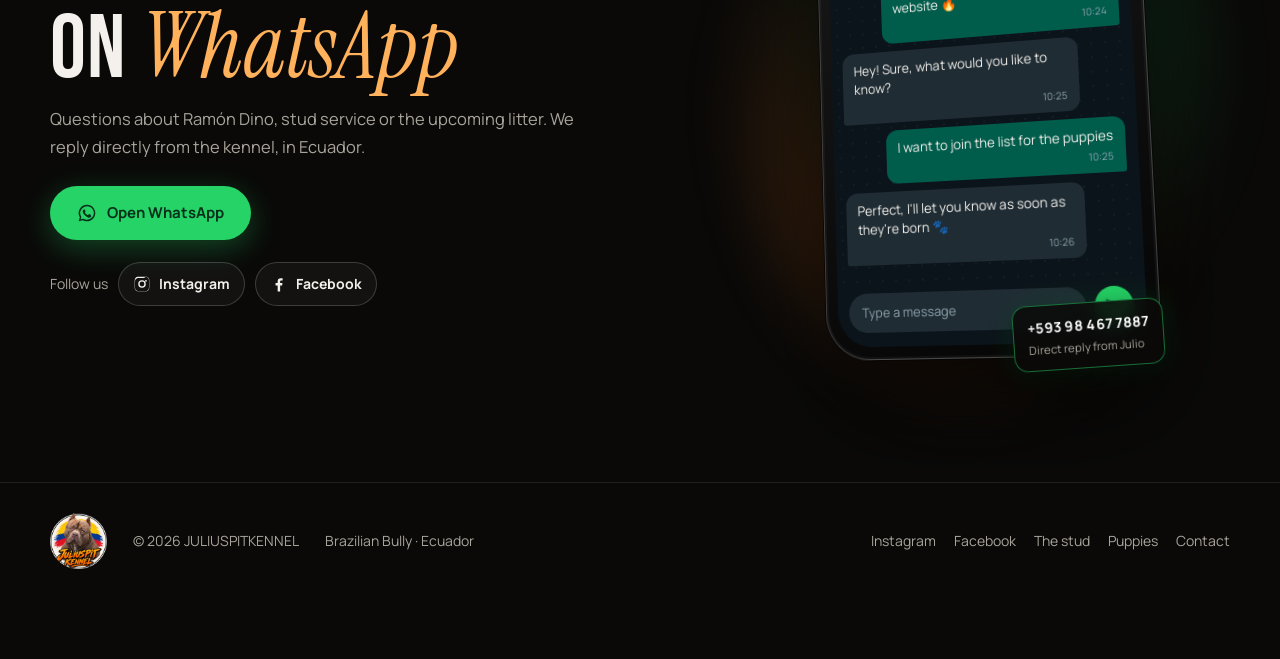
==== commit 4c8eeb54: "Botón de altavoz en cada video: música en la tarjeta sin abrir en grande" ====
--- a/index.html
+++ b/index.html
@@ -158,17 +158,17 @@
     <div class="section__head reveal">
       <span class="pill" data-i18n="vid.pill">Videos</span>
       <h2 data-i18n="vid.title">Míralo <em>caminar</em></h2>
-      <p data-i18n="vid.p">Las fotos muestran el tipo; el movimiento muestra la estructura. Toca un video para verlo en grande con música.</p>
+      <p data-i18n="vid.p">Las fotos muestran el tipo; el movimiento muestra la estructura. Toca el altavoz para escuchar la música, o el video para verlo en grande.</p>
     </div>
     <div class="reel">
       <figure class="vcard reveal">
-        <video src="video/ramon-paseo-1.mp4" poster="video/ramon-paseo-1.jpg" preload="metadata" autoplay muted loop playsinline data-music="vgTnkP9YCOA" data-music-start="14"></video>
-        <button class="vcard__open" type="button" aria-label="Ver en grande"><svg viewBox="0 0 24 24"><path d="M8 5v14l11-7z"/></svg><span data-i18n="vid.open1">Ver con música</span></button>
+        <video src="video/ramon-paseo-1.mp4" poster="video/ramon-paseo-1.jpg" preload="metadata" autoplay muted loop playsinline data-music="3tbZGHl5rQ4" data-music-start="5"></video>
+        <button class="vcard__sound" type="button" aria-pressed="false"><svg class="ic-off" viewBox="0 0 24 24"><path d="M3 9v6h4l5 5V4L7 9H3Zm13.5 3 2.5-2.5-1.4-1.4L15 10.6l-2.6-2.5L11 9.5l2.5 2.5L11 14.5l1.4 1.4 2.6-2.5 2.6 2.5 1.4-1.4L16.5 12Z"/></svg><svg class="ic-on" viewBox="0 0 24 24"><path d="M3 9v6h4l5 5V4L7 9H3Zm13.5 3A4.5 4.5 0 0 0 14 8v8a4.5 4.5 0 0 0 2.5-4Zm-2.5-9v2.1a7 7 0 0 1 0 13.8V21a9 9 0 0 0 0-18Z"/></svg><span class="t-off" data-i18n="vid.sound">Escuchar</span><span class="t-on" data-i18n="vid.mute">Silenciar</span></button>
         <figcaption data-i18n="vid.c1">Caminando</figcaption>
       </figure>
       <figure class="vcard reveal" data-delay="1">
-        <video src="video/ramon-paseo-2.mp4" poster="video/ramon-paseo-2.jpg" preload="metadata" autoplay muted loop playsinline data-music="3tbZGHl5rQ4" data-music-start="5"></video>
-        <button class="vcard__open" type="button" aria-label="Ver en grande"><svg viewBox="0 0 24 24"><path d="M8 5v14l11-7z"/></svg><span data-i18n="vid.open1">Ver con música</span></button>
+        <video src="video/ramon-paseo-2.mp4" poster="video/ramon-paseo-2.jpg" preload="metadata" autoplay muted loop playsinline data-music="vgTnkP9YCOA" data-music-start="14"></video>
+        <button class="vcard__sound" type="button" aria-pressed="false"><svg class="ic-off" viewBox="0 0 24 24"><path d="M3 9v6h4l5 5V4L7 9H3Zm13.5 3 2.5-2.5-1.4-1.4L15 10.6l-2.6-2.5L11 9.5l2.5 2.5L11 14.5l1.4 1.4 2.6-2.5 2.6 2.5 1.4-1.4L16.5 12Z"/></svg><svg class="ic-on" viewBox="0 0 24 24"><path d="M3 9v6h4l5 5V4L7 9H3Zm13.5 3A4.5 4.5 0 0 0 14 8v8a4.5 4.5 0 0 0 2.5-4Zm-2.5-9v2.1a7 7 0 0 1 0 13.8V21a9 9 0 0 0 0-18Z"/></svg><span class="t-off" data-i18n="vid.sound">Escuchar</span><span class="t-on" data-i18n="vid.mute">Silenciar</span></button>
         <figcaption data-i18n="vid.c2">Estructura en movimiento</figcaption>
       </figure>
     </div>
@@ -266,10 +266,12 @@
   <button class="lightbox__nav lightbox__nav--next" type="button" aria-label="Siguiente">›</button>
 </div>
 
+<div class="ytbox" id="ytplayer" aria-hidden="true"></div>
+
 <div class="vmodal" id="vmodal" hidden role="dialog" aria-modal="true" aria-label="Video">
   <button class="vmodal__close" type="button" aria-label="Cerrar">×</button>
   <video controls playsinline></video>
-  <div class="vmodal__music" id="ytplayer" aria-hidden="true"></div>
+  
 </div>
 
 <script src="js/i18n.js"></script>
--- a/css/style.css
+++ b/css/style.css
@@ -182,13 +182,17 @@
 .vcard video { width: 100%; aspect-ratio: 9 / 16; object-fit: cover; display: block; }
 .vcard::after { content: ""; position: absolute; inset: 0; pointer-events: none; background: linear-gradient(180deg, rgba(10,9,8,.3) 0%, transparent 25%, transparent 70%, rgba(10,9,8,.85) 100%); }
 .vcard figcaption { position: absolute; left: 16px; bottom: 16px; right: 16px; z-index: 2; font-family: var(--display); font-size: 24px; letter-spacing: .04em; text-transform: uppercase; pointer-events: none; }
-.vcard__open { position: absolute; top: 14px; right: 14px; z-index: 2; display: inline-flex; align-items: center; gap: 7px; padding: 8px 12px; border-radius: 999px; background: rgba(10,9,8,.6); border: 1px solid var(--line-2); backdrop-filter: blur(8px); font-size: 12.5px; font-weight: 700; transition: background .2s; }
-.vcard__open svg { width: 16px; height: 16px; fill: currentColor; }
-.vcard:hover .vcard__open { background: var(--accent); color: var(--accent-ink); border-color: var(--accent); }
+.vcard__sound { position: absolute; top: 14px; right: 14px; z-index: 2; display: inline-flex; align-items: center; gap: 7px; padding: 8px 12px; border-radius: 999px; background: rgba(10,9,8,.6); border: 1px solid var(--line-2); backdrop-filter: blur(8px); font-size: 12.5px; font-weight: 700; transition: background .2s, border-color .2s; }
+.vcard__sound svg { width: 16px; height: 16px; fill: currentColor; }
+.vcard__sound .ic-on, .vcard__sound .t-on { display: none; }
+.vcard__sound[aria-pressed="true"] { background: var(--accent); color: var(--accent-ink); border-color: var(--accent); box-shadow: 0 0 24px var(--accent-glow); }
+.vcard__sound[aria-pressed="true"] .ic-on, .vcard__sound[aria-pressed="true"] .t-on { display: inline; }
+.vcard__sound[aria-pressed="true"] .ic-off, .vcard__sound[aria-pressed="true"] .t-off { display: none; }
+.vcard:hover .vcard__sound { border-color: var(--accent); }
 .vmodal { position: fixed; inset: 0; z-index: 95; background: rgba(10,9,8,.96); display: flex; align-items: center; justify-content: center; padding: 20px; }
 .vmodal[hidden] { display: none; }
-.vmodal__music { position: absolute; width: 1px; height: 1px; overflow: hidden; opacity: 0; pointer-events: none; }
-.vmodal__music iframe { width: 200px; height: 120px; }
+.ytbox { position: fixed; left: 0; bottom: 0; width: 1px; height: 1px; overflow: hidden; opacity: 0; pointer-events: none; }
+.ytbox iframe { width: 200px; height: 120px; }
 .vmodal video { max-width: min(560px, 100%); max-height: 92vh; width: auto; border-radius: var(--r); background: #000; box-shadow: 0 30px 90px rgba(0,0,0,.8), 0 0 60px rgba(255,122,26,.15); }
 .vmodal__close { position: absolute; top: 14px; right: 14px; width: 50px; height: 50px; border-radius: 50%; background: rgba(255,255,255,.06); border: 1px solid var(--line-2); color: #fff; font-size: 30px; line-height: 1; display: flex; align-items: center; justify-content: center; }
 
